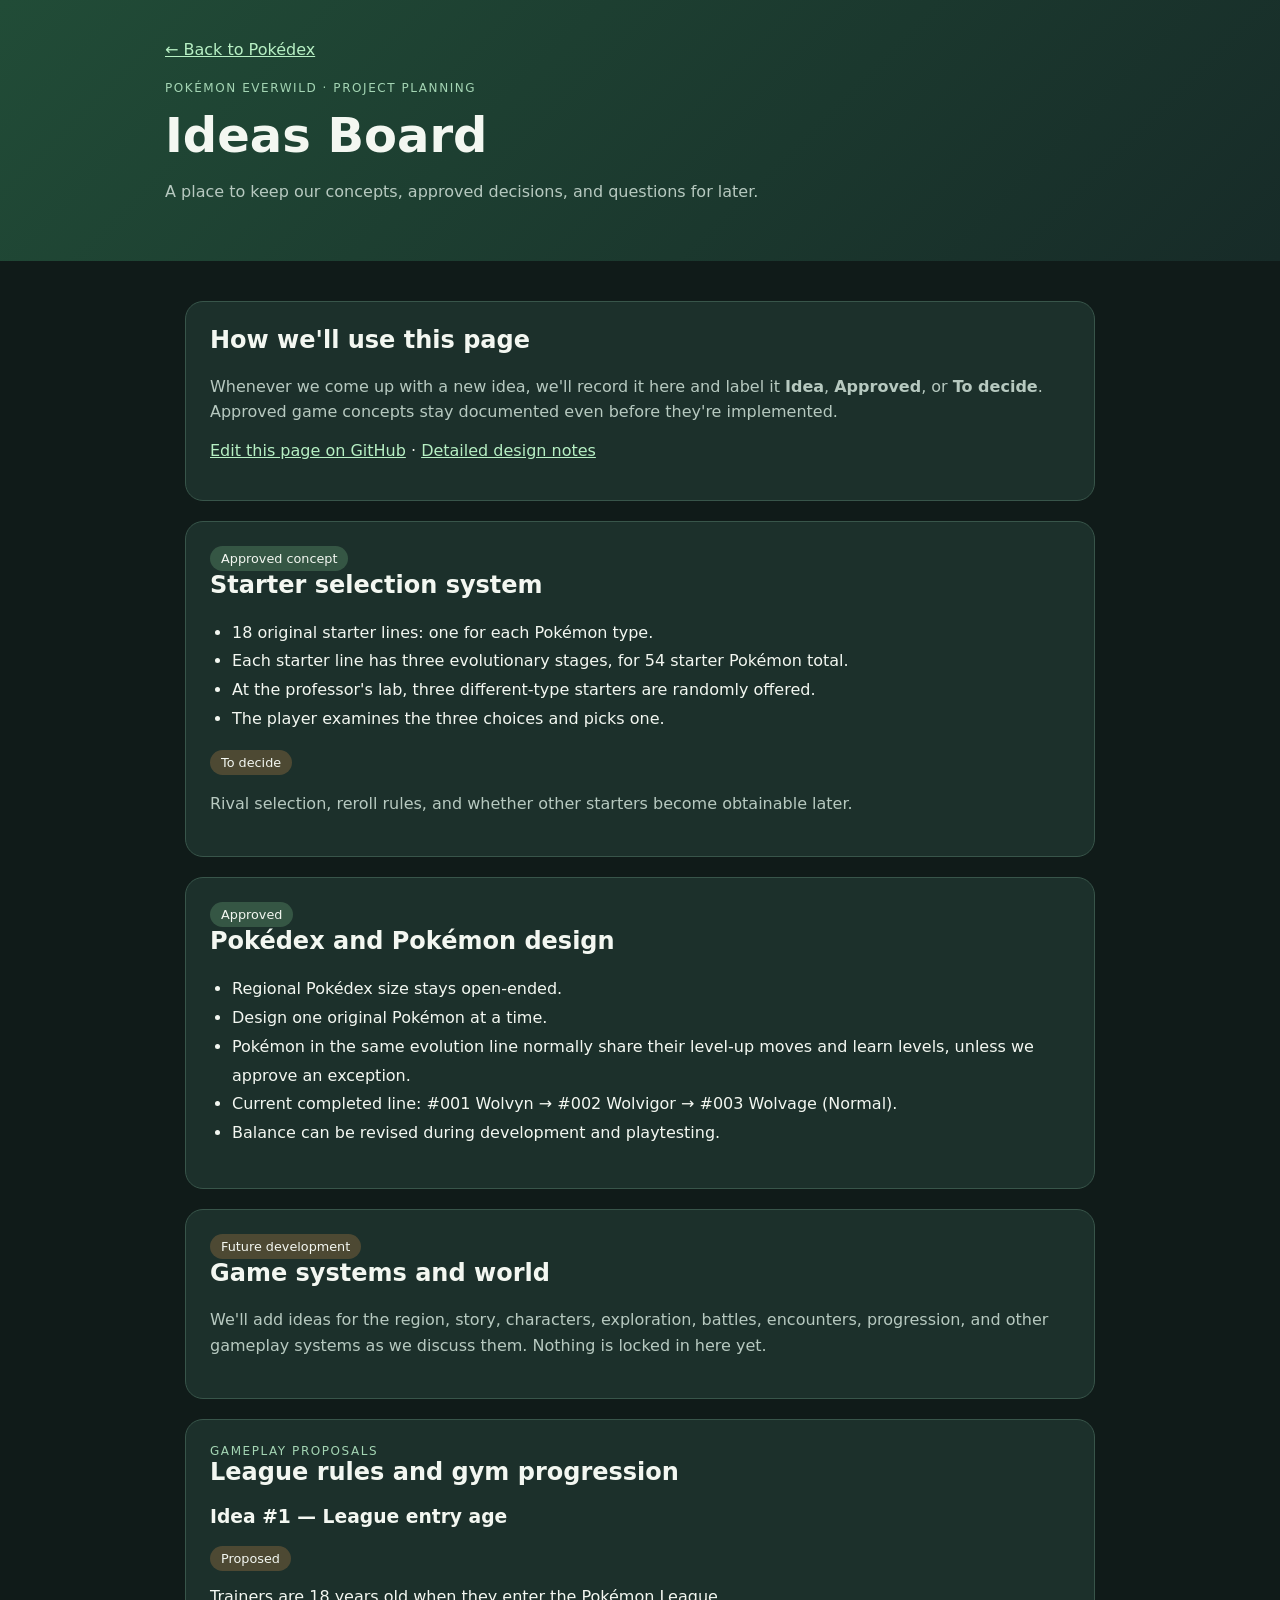
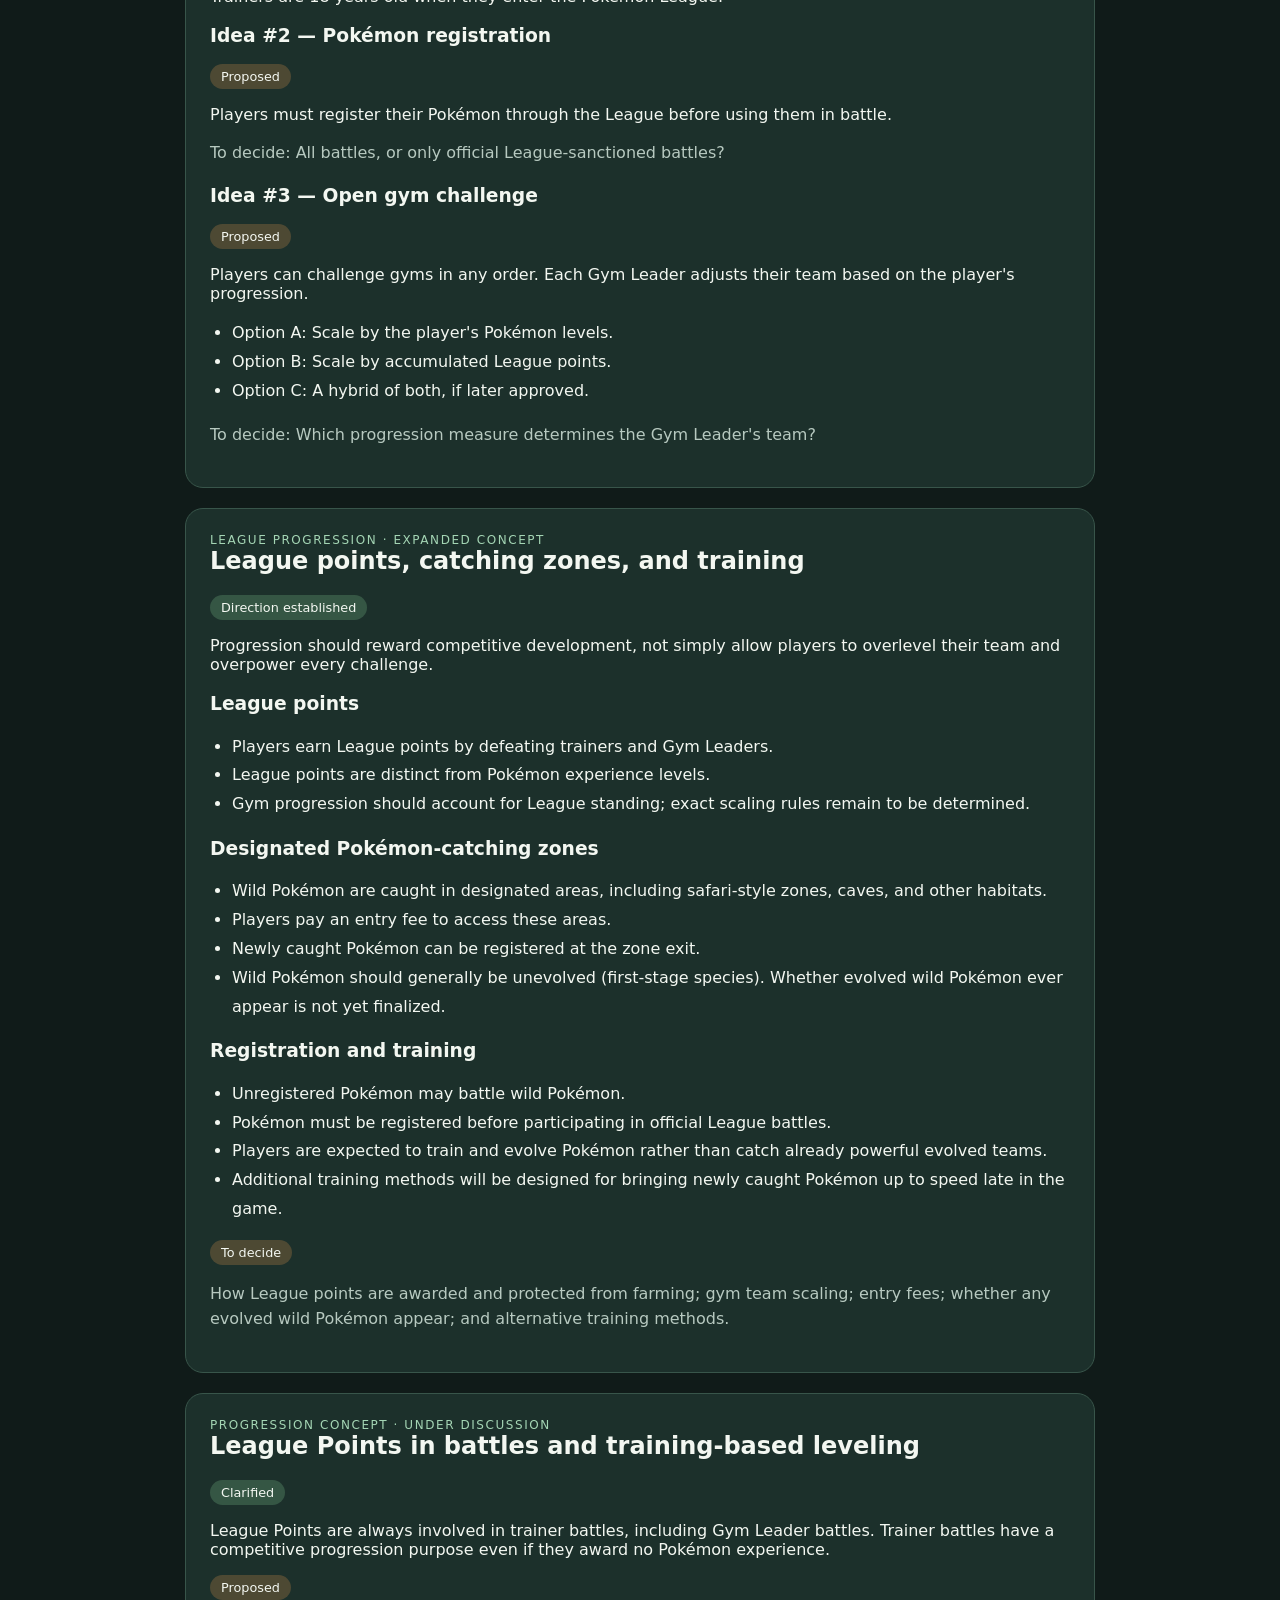
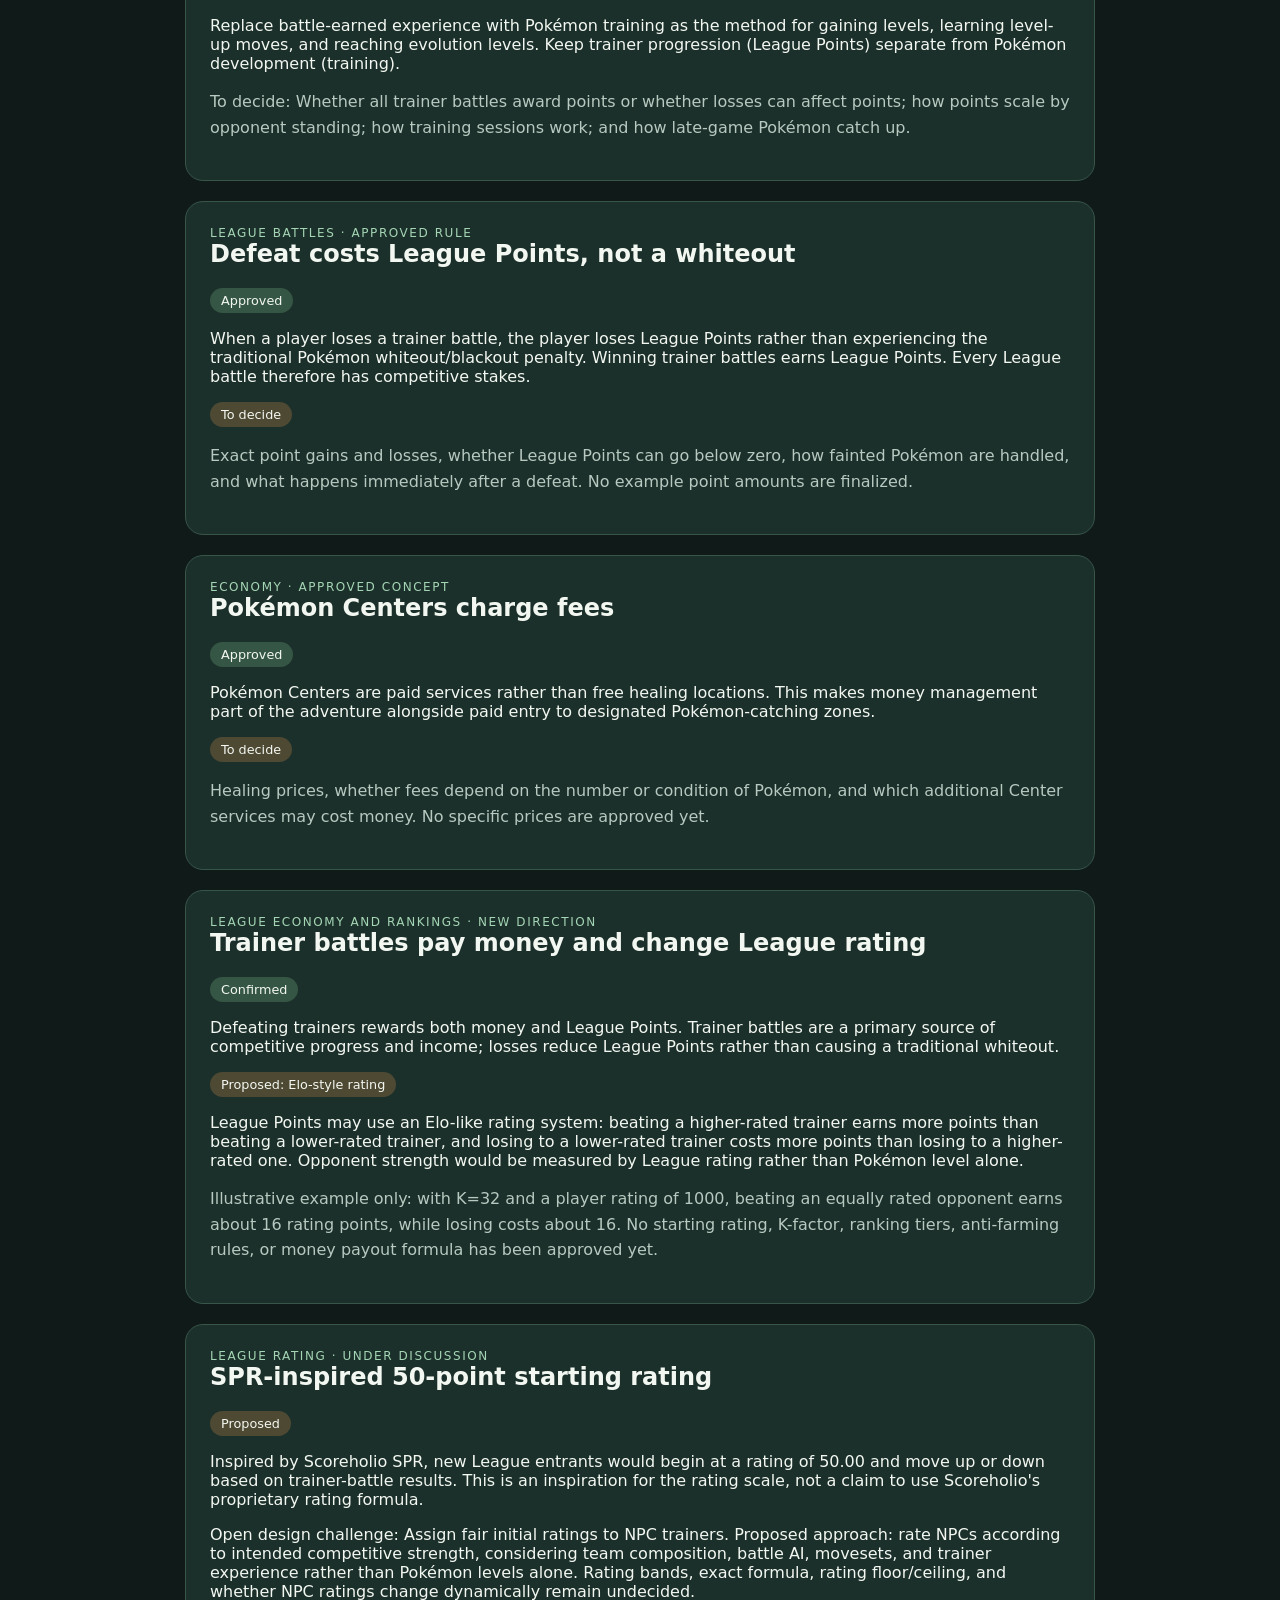
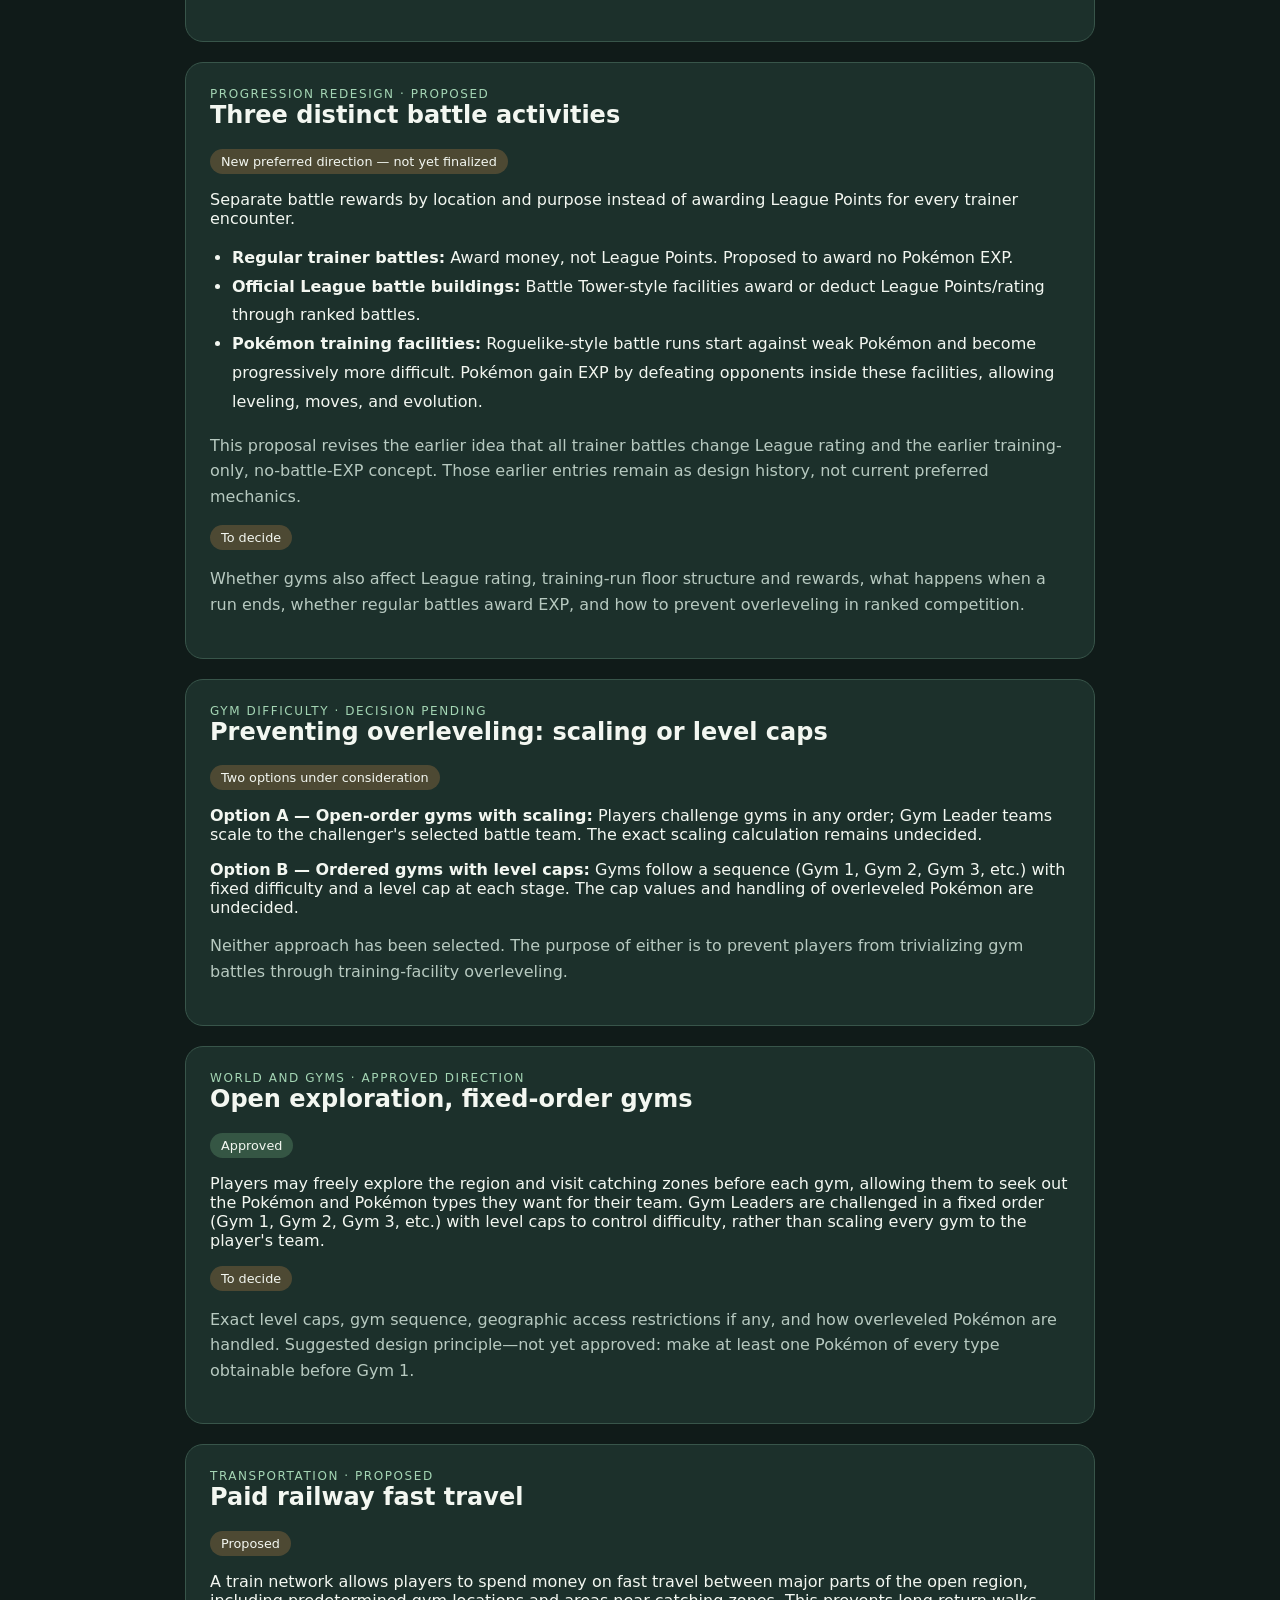
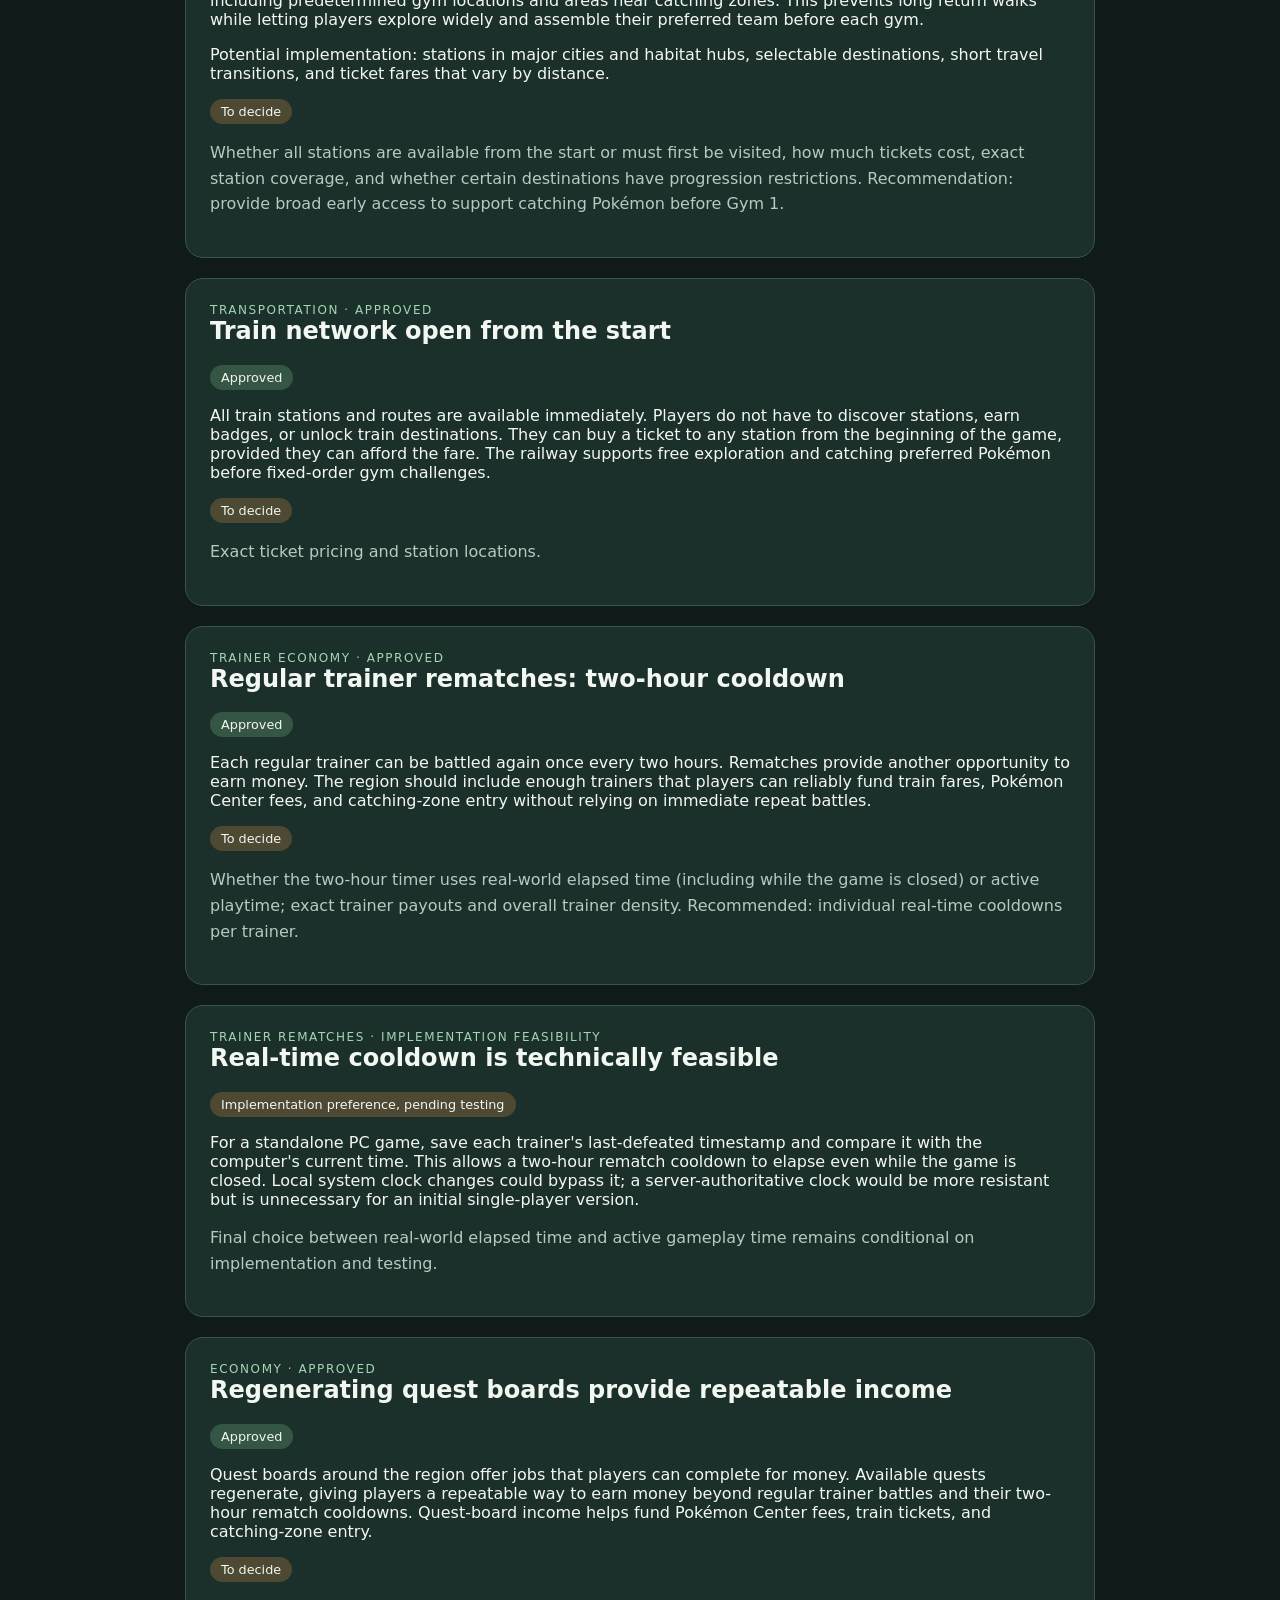
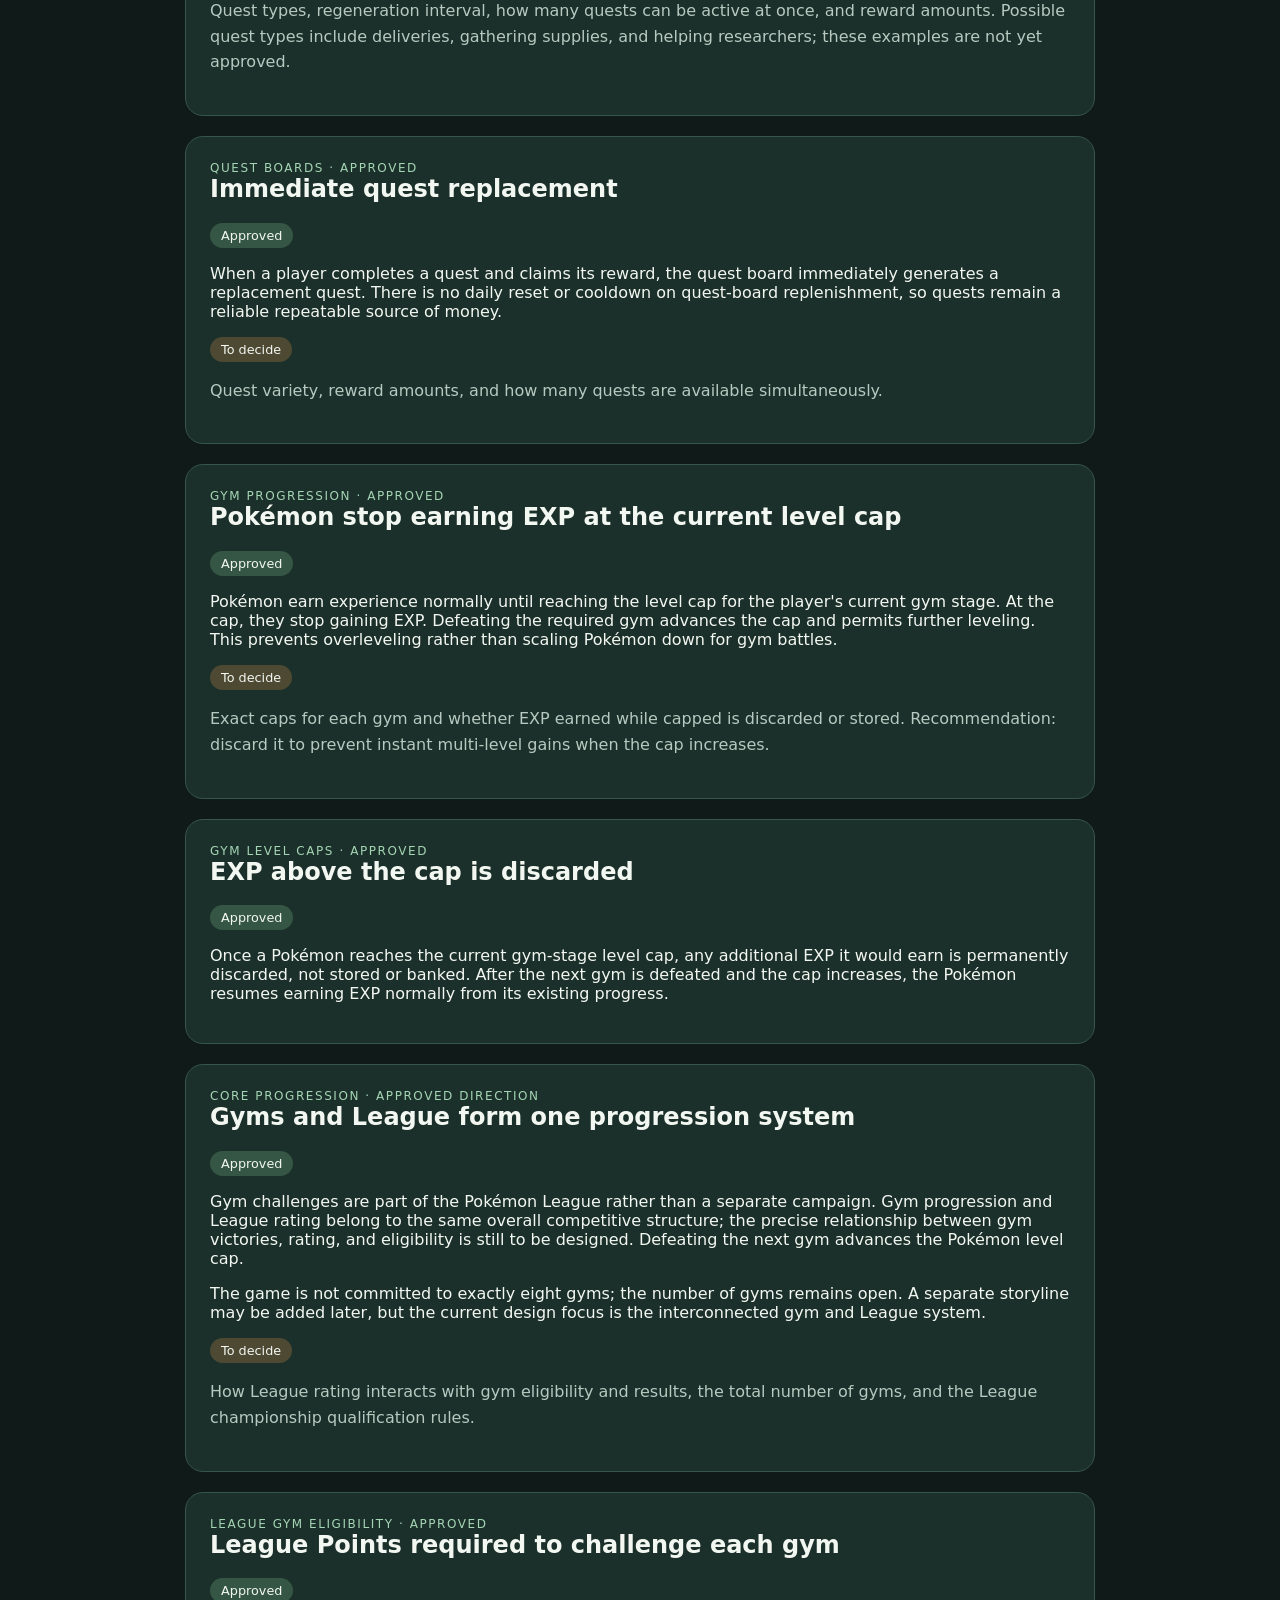
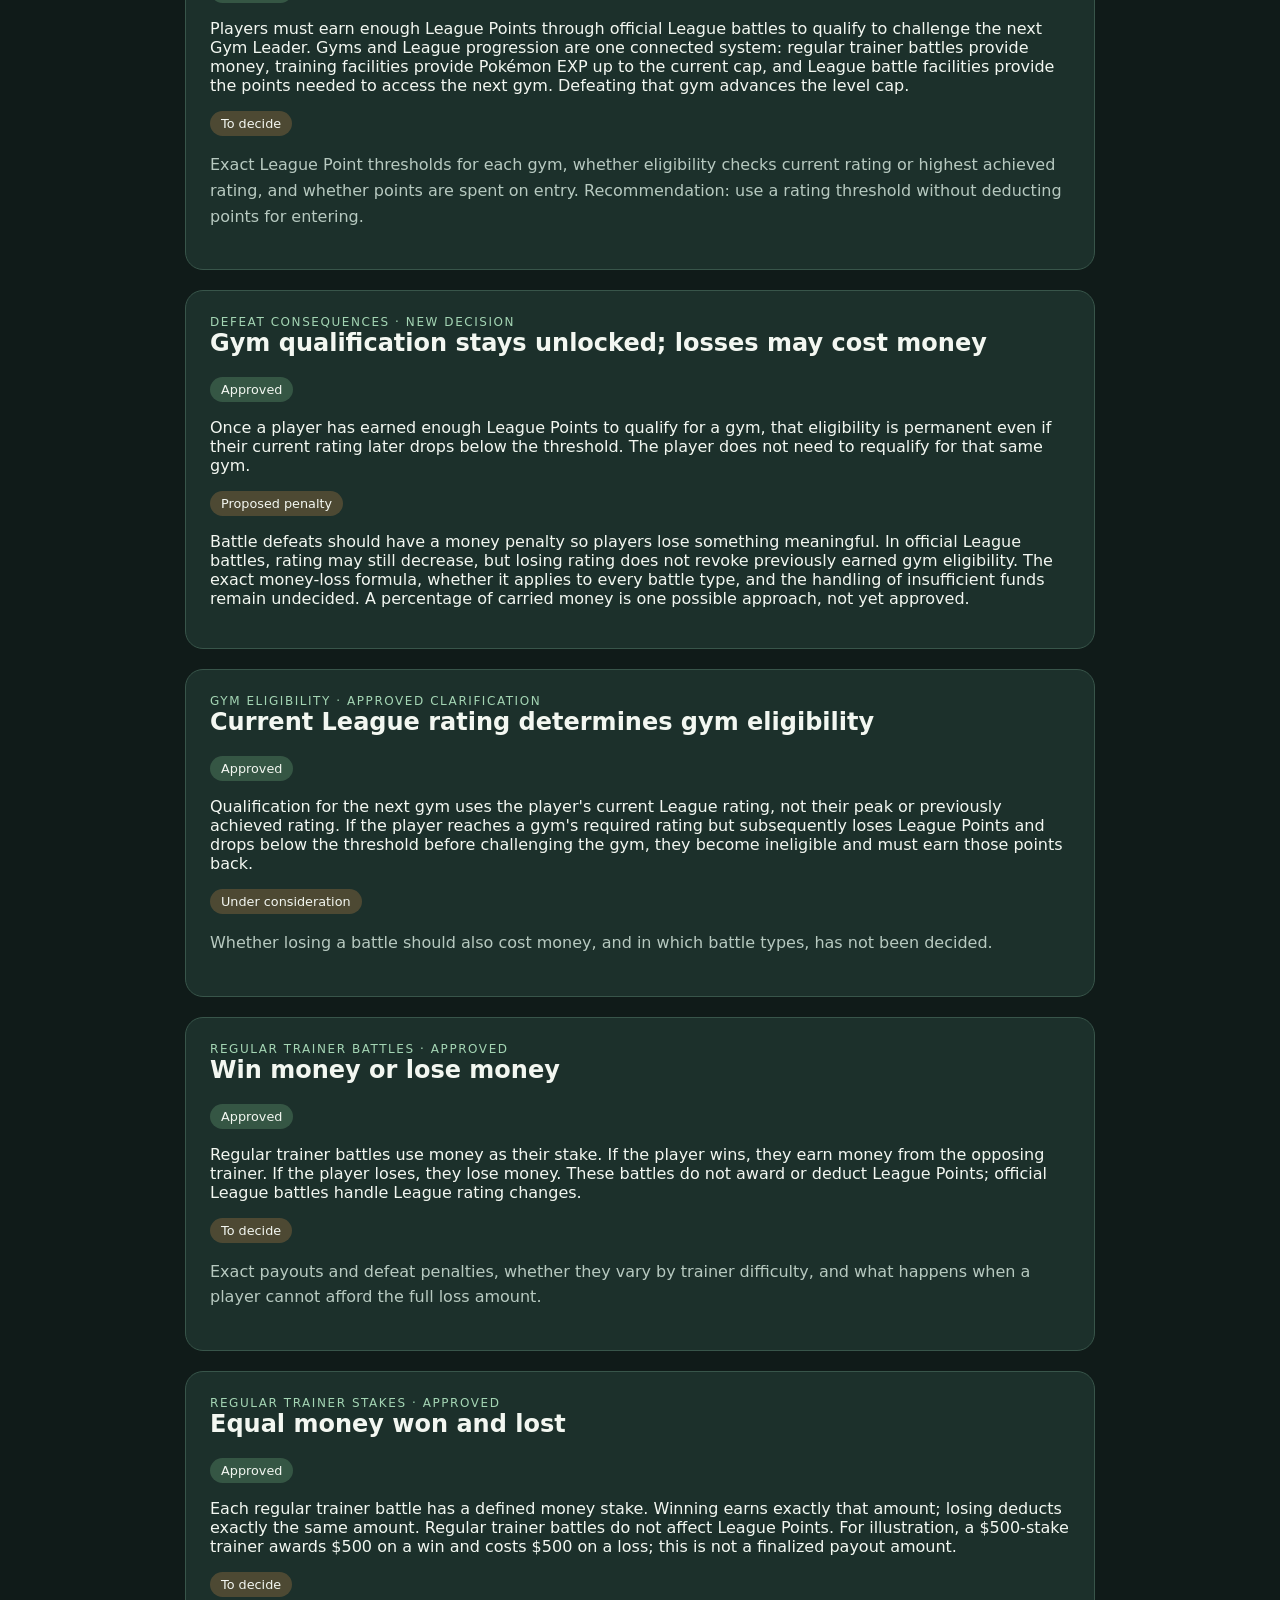
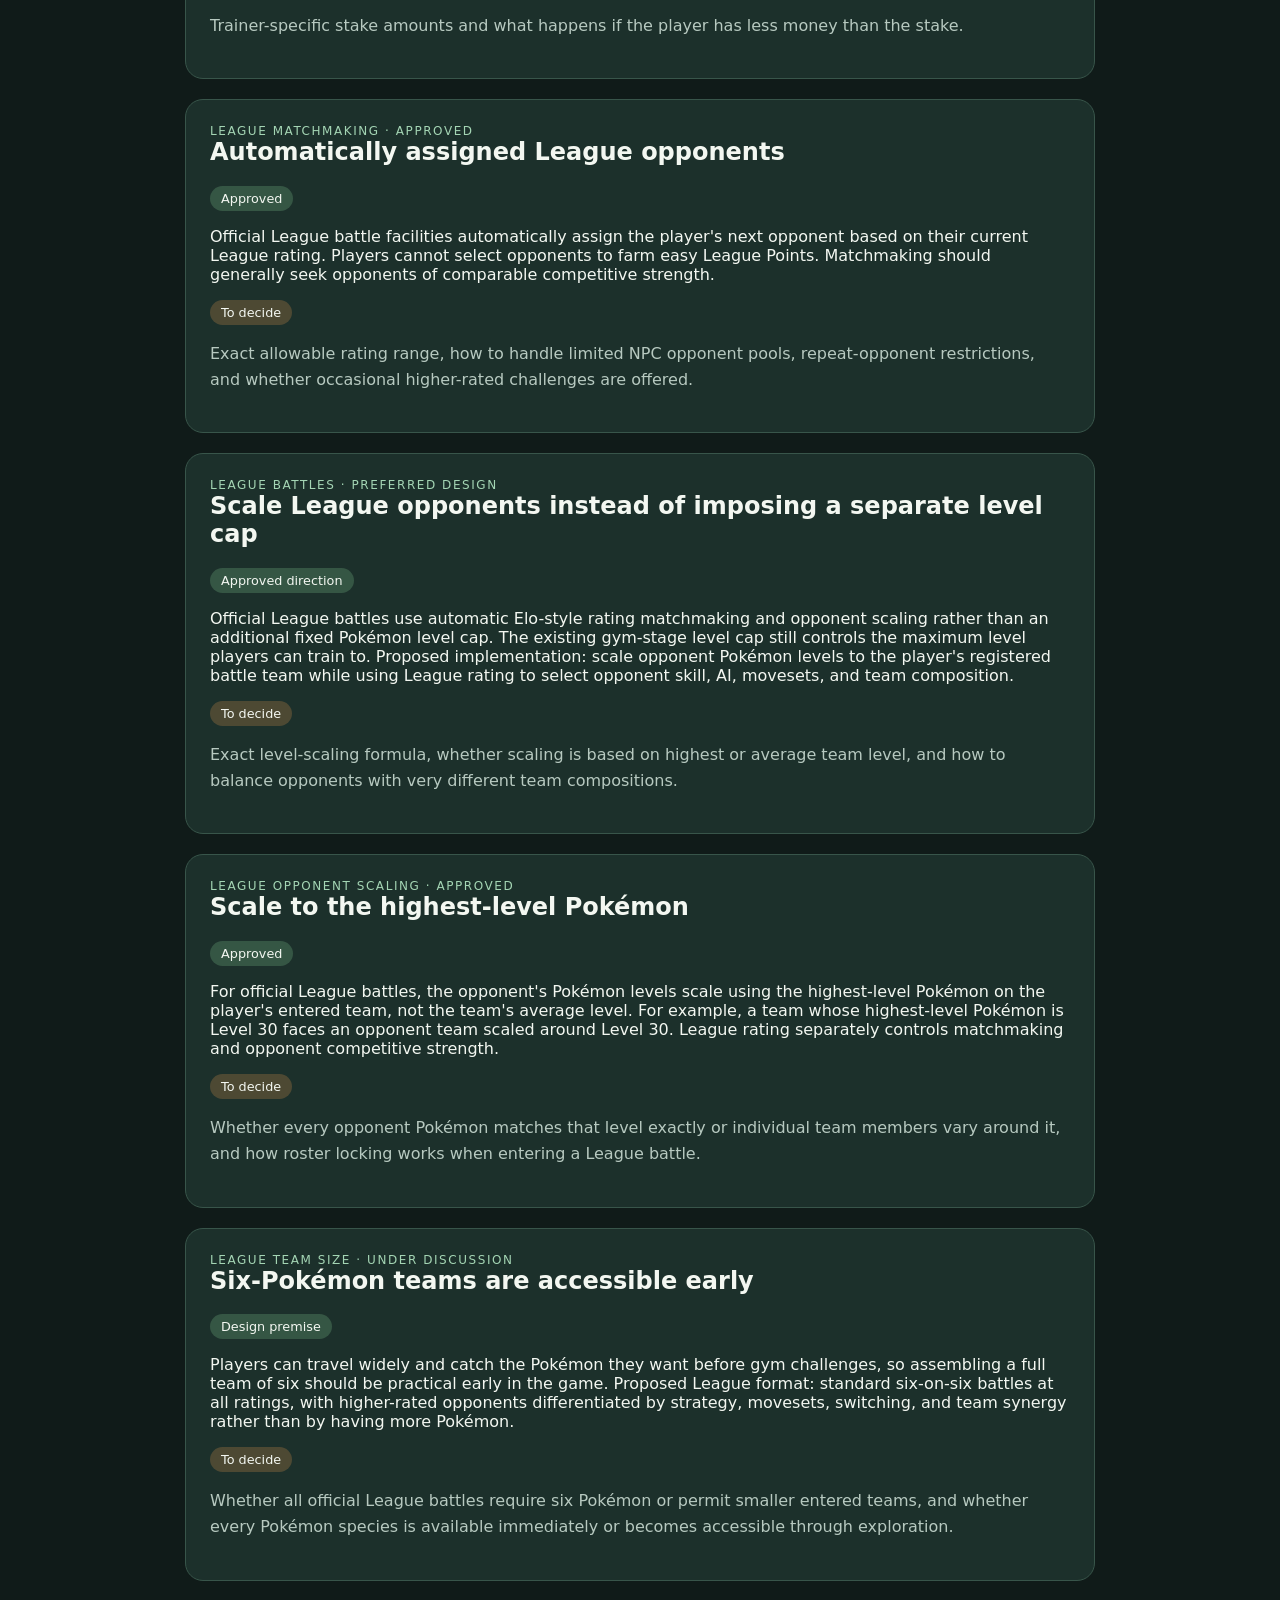
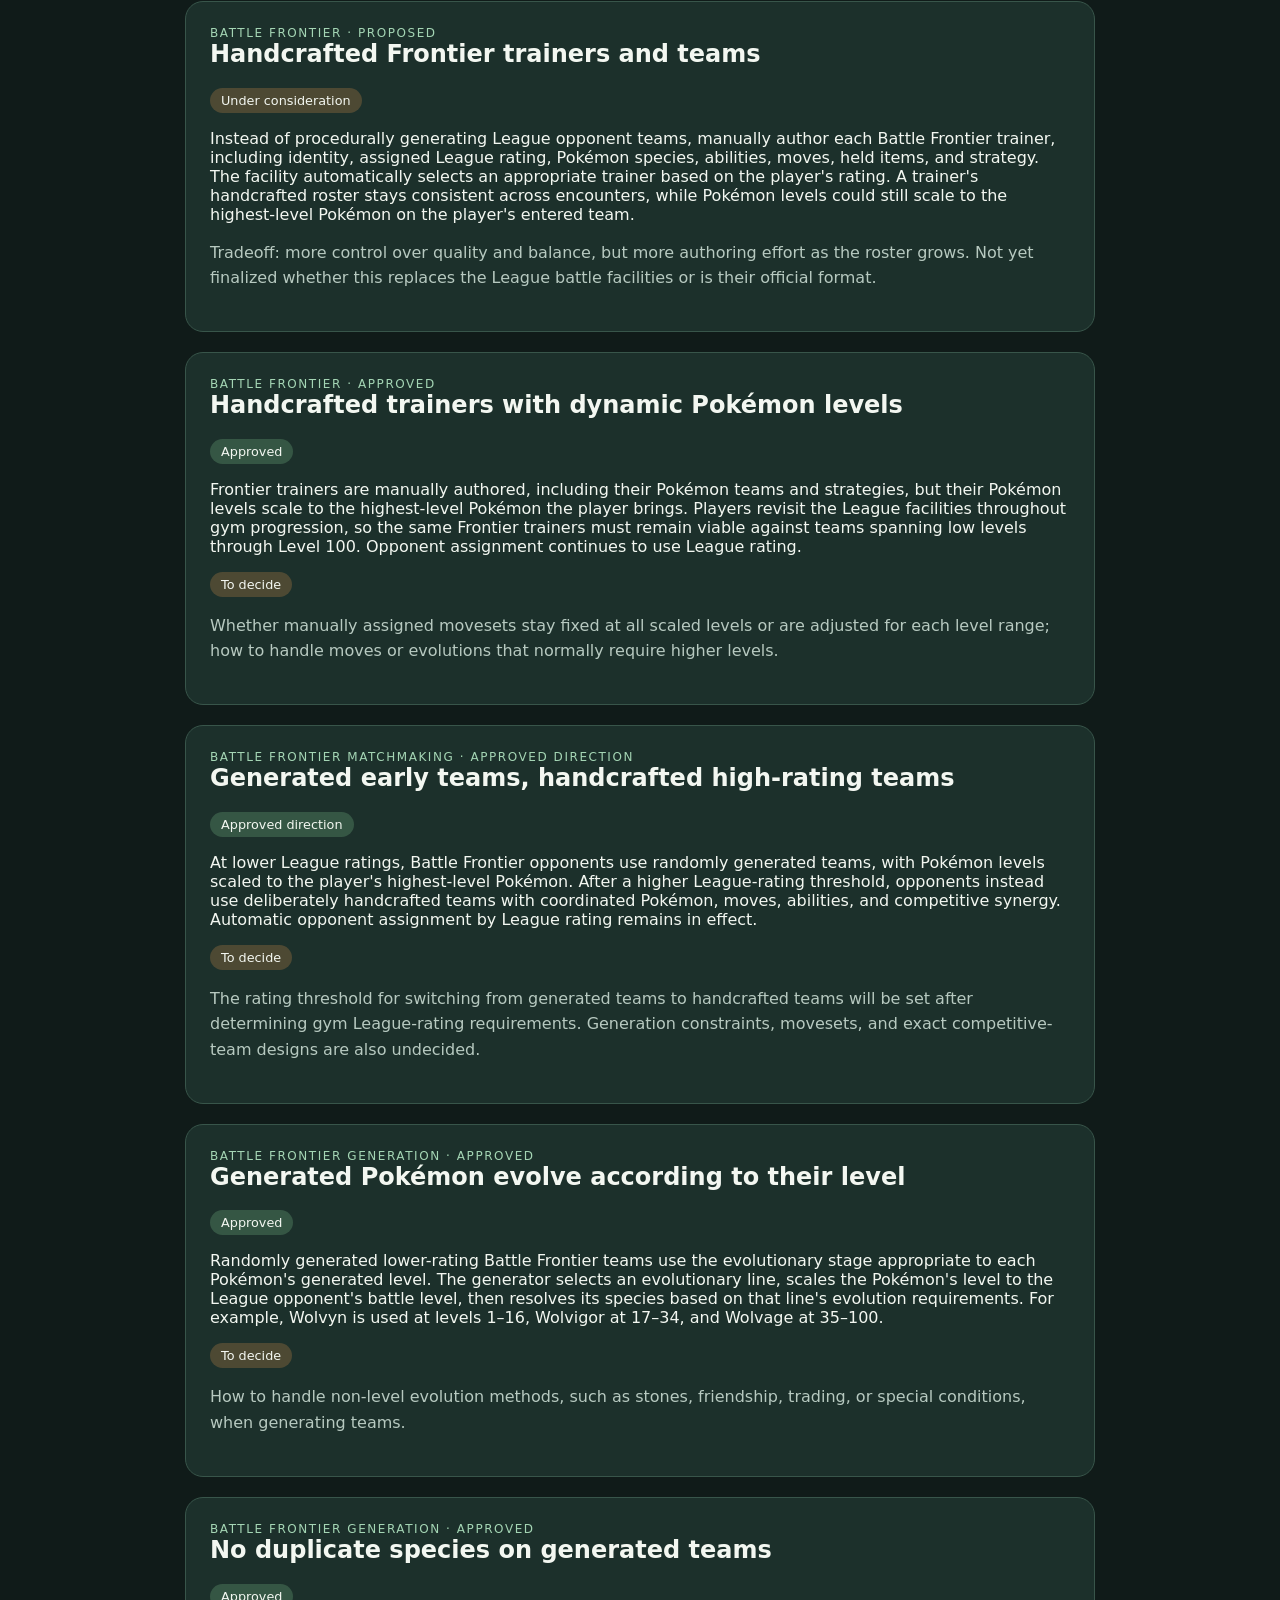
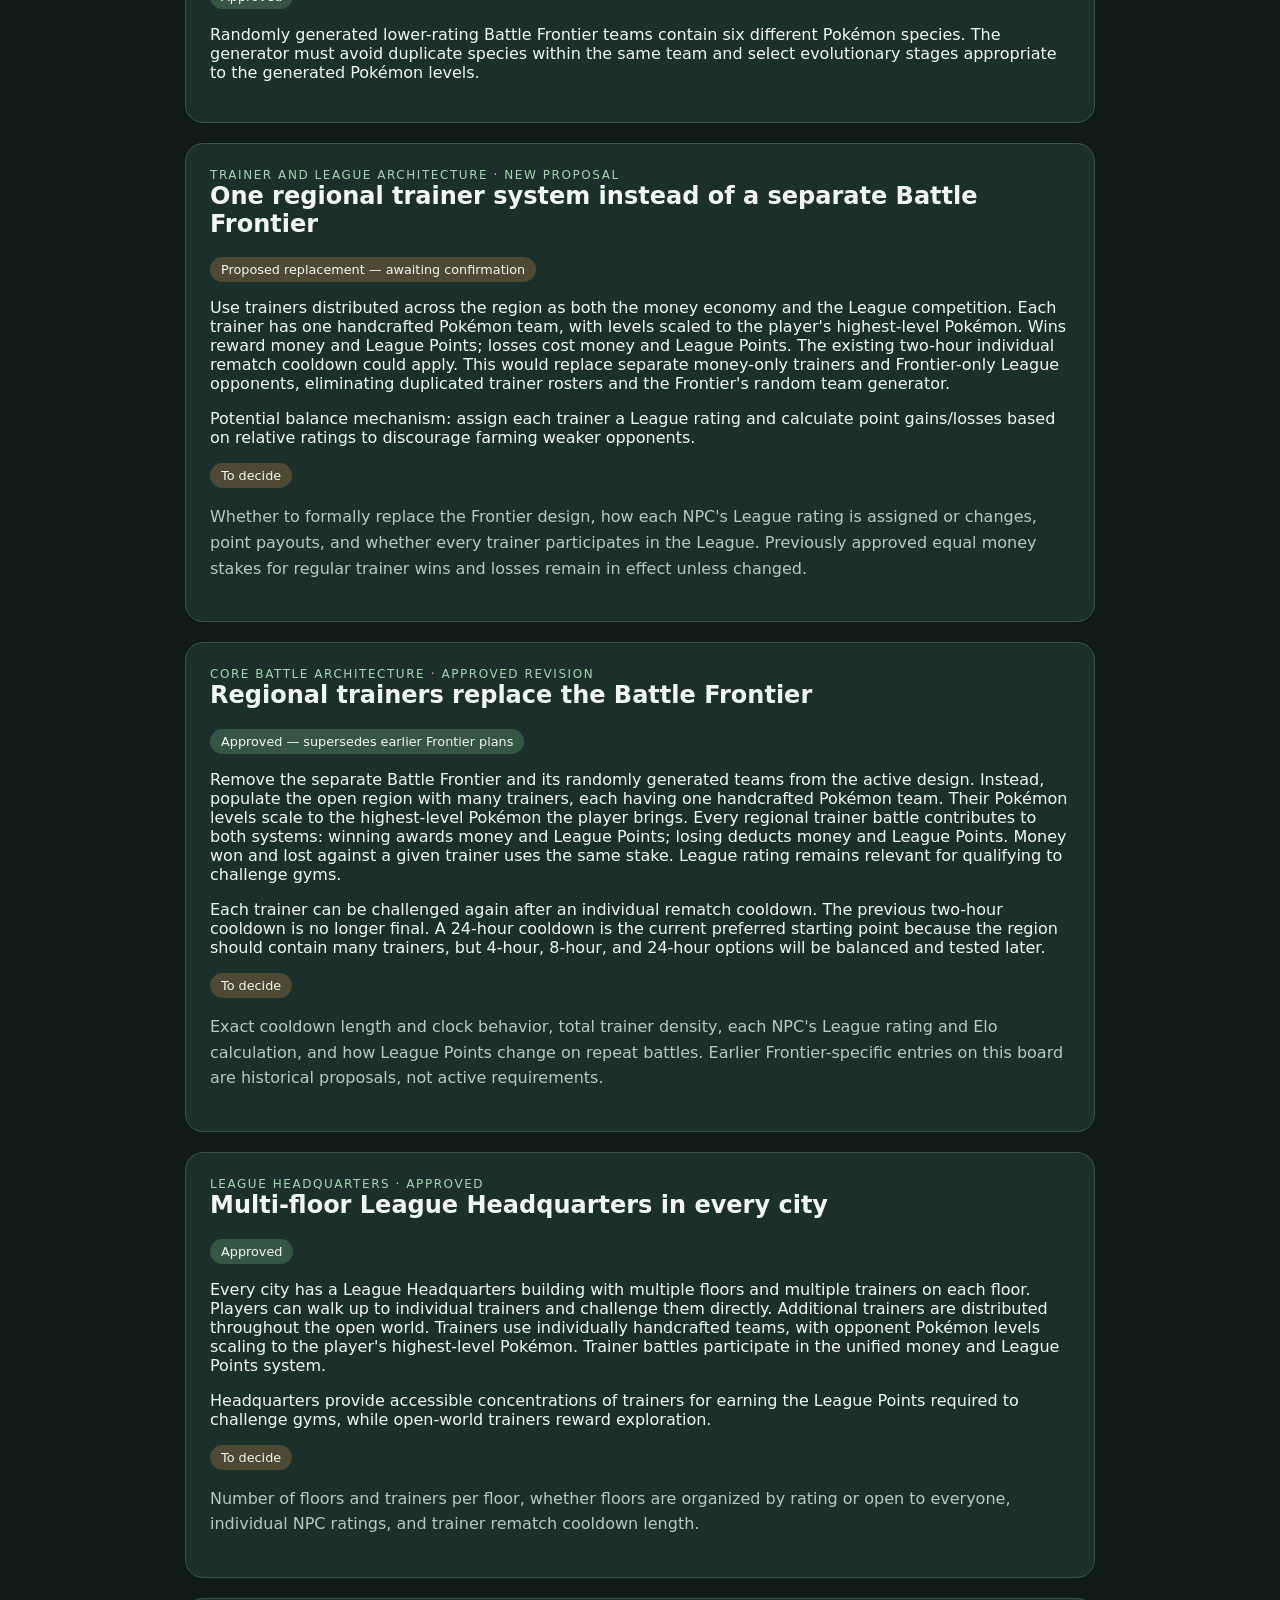
==== ideas.html @ f81cf22e "Disallow catching and Poké Ball use in Training Facilities" ====
<!doctype html>
<html lang="en"><head><meta charset="utf-8"><meta name="viewport" content="width=device-width,initial-scale=1"><title>Ideas Board | Pokémon Everwild</title>
<style>:root{color-scheme:dark}*{box-sizing:border-box}body{margin:0;font:16px system-ui,Arial,sans-serif;background:#101b19;color:#f3f7f1}header{padding:40px 20px;background:linear-gradient(135deg,#214c37,#172b28)}header>div,main{max-width:950px;margin:auto}a{color:#b7f0c4}h1{margin:12px 0;font-size:clamp(2rem,6vw,3rem)}main{padding:20px 20px 60px}.card{background:#1c302b;border:1px solid #38554a;border-radius:18px;padding:24px;margin:20px 0}h2{margin-top:0}.muted{color:#b7c9c0;line-height:1.6}.tag{display:inline-block;background:#355644;border-radius:20px;padding:5px 11px;font-size:.8rem;margin-right:7px}.todo{background:#4d4933}.list{padding-left:22px;line-height:1.8}.eyebrow{text-transform:uppercase;letter-spacing:.13em;font-size:.75rem;color:#a4d5b4}footer{text-align:center;color:#9db5aa;padding:24px}</style></head>
<body><header><div><a href="index.html">← Back to Pokédex</a><div class="eyebrow" style="margin-top:22px">Pokémon Everwild · Project planning</div><h1>Ideas Board</h1><p class="muted">A place to keep our concepts, approved decisions, and questions for later.</p></div></header>
<main>
<section class="card"><h2>How we'll use this page</h2><p class="muted">Whenever we come up with a new idea, we'll record it here and label it <strong>Idea</strong>, <strong>Approved</strong>, or <strong>To decide</strong>. Approved game concepts stay documented even before they're implemented.</p><p><a href="https://github.com/Rzyin1/pokemon-everwild/edit/main/ideas.html">Edit this page on GitHub</a> · <a href="docs/ideas.md">Detailed design notes</a></p></section>
<section class="card"><span class="tag">Approved concept</span><h2>Starter selection system</h2><ul class="list"><li>18 original starter lines: one for each Pokémon type.</li><li>Each starter line has three evolutionary stages, for 54 starter Pokémon total.</li><li>At the professor's lab, three different-type starters are randomly offered.</li><li>The player examines the three choices and picks one.</li></ul><span class="tag todo">To decide</span><p class="muted">Rival selection, reroll rules, and whether other starters become obtainable later.</p></section>
<section class="card"><span class="tag">Approved</span><h2>Pokédex and Pokémon design</h2><ul class="list"><li>Regional Pokédex size stays open-ended.</li><li>Design one original Pokémon at a time.</li><li>Pokémon in the same evolution line normally share their level-up moves and learn levels, unless we approve an exception.</li><li>Current completed line: #001 Wolvyn → #002 Wolvigor → #003 Wolvage (Normal).</li><li>Balance can be revised during development and playtesting.</li></ul></section>
<section class="card"><span class="tag todo">Future development</span><h2>Game systems and world</h2><p class="muted">We'll add ideas for the region, story, characters, exploration, battles, encounters, progression, and other gameplay systems as we discuss them. Nothing is locked in here yet.</p></section>
<section class="card"><div class="eyebrow">Gameplay proposals</div><h2>League rules and gym progression</h2><h3>Idea #1 — League entry age</h3><span class="tag todo">Proposed</span><p>Trainers are 18 years old when they enter the Pokémon League.</p><h3>Idea #2 — Pokémon registration</h3><span class="tag todo">Proposed</span><p>Players must register their Pokémon through the League before using them in battle.</p><p class="muted">To decide: All battles, or only official League-sanctioned battles?</p><h3>Idea #3 — Open gym challenge</h3><span class="tag todo">Proposed</span><p>Players can challenge gyms in any order. Each Gym Leader adjusts their team based on the player's progression.</p><ul class="list"><li>Option A: Scale by the player's Pokémon levels.</li><li>Option B: Scale by accumulated League points.</li><li>Option C: A hybrid of both, if later approved.</li></ul><p class="muted">To decide: Which progression measure determines the Gym Leader's team?</p></section>
<section class="card"><div class="eyebrow">League progression · Expanded concept</div><h2>League points, catching zones, and training</h2><span class="tag">Direction established</span><p>Progression should reward competitive development, not simply allow players to overlevel their team and overpower every challenge.</p><h3>League points</h3><ul class="list"><li>Players earn League points by defeating trainers and Gym Leaders.</li><li>League points are distinct from Pokémon experience levels.</li><li>Gym progression should account for League standing; exact scaling rules remain to be determined.</li></ul><h3>Designated Pokémon-catching zones</h3><ul class="list"><li>Wild Pokémon are caught in designated areas, including safari-style zones, caves, and other habitats.</li><li>Players pay an entry fee to access these areas.</li><li>Newly caught Pokémon can be registered at the zone exit.</li><li>Wild Pokémon should generally be unevolved (first-stage species). Whether evolved wild Pokémon ever appear is not yet finalized.</li></ul><h3>Registration and training</h3><ul class="list"><li>Unregistered Pokémon may battle wild Pokémon.</li><li>Pokémon must be registered before participating in official League battles.</li><li>Players are expected to train and evolve Pokémon rather than catch already powerful evolved teams.</li><li>Additional training methods will be designed for bringing newly caught Pokémon up to speed late in the game.</li></ul><span class="tag todo">To decide</span><p class="muted">How League points are awarded and protected from farming; gym team scaling; entry fees; whether any evolved wild Pokémon appear; and alternative training methods.</p></section>
<section class="card"><div class="eyebrow">Progression concept · Under discussion</div><h2>League Points in battles and training-based leveling</h2><span class="tag">Clarified</span><p>League Points are always involved in trainer battles, including Gym Leader battles. Trainer battles have a competitive progression purpose even if they award no Pokémon experience.</p><span class="tag todo">Proposed</span><p>Replace battle-earned experience with Pokémon training as the method for gaining levels, learning level-up moves, and reaching evolution levels. Keep trainer progression (League Points) separate from Pokémon development (training).</p><p class="muted">To decide: Whether all trainer battles award points or whether losses can affect points; how points scale by opponent standing; how training sessions work; and how late-game Pokémon catch up.</p></section>
<section class="card"><div class="eyebrow">League battles · Approved rule</div><h2>Defeat costs League Points, not a whiteout</h2><span class="tag">Approved</span><p>When a player loses a trainer battle, the player loses League Points rather than experiencing the traditional Pokémon whiteout/blackout penalty. Winning trainer battles earns League Points. Every League battle therefore has competitive stakes.</p><span class="tag todo">To decide</span><p class="muted">Exact point gains and losses, whether League Points can go below zero, how fainted Pokémon are handled, and what happens immediately after a defeat. No example point amounts are finalized.</p></section>
<section class="card"><div class="eyebrow">Economy · Approved concept</div><h2>Pokémon Centers charge fees</h2><span class="tag">Approved</span><p>Pokémon Centers are paid services rather than free healing locations. This makes money management part of the adventure alongside paid entry to designated Pokémon-catching zones.</p><span class="tag todo">To decide</span><p class="muted">Healing prices, whether fees depend on the number or condition of Pokémon, and which additional Center services may cost money. No specific prices are approved yet.</p></section>
<section class="card"><div class="eyebrow">League economy and rankings · New direction</div><h2>Trainer battles pay money and change League rating</h2><span class="tag">Confirmed</span><p>Defeating trainers rewards both money and League Points. Trainer battles are a primary source of competitive progress and income; losses reduce League Points rather than causing a traditional whiteout.</p><span class="tag todo">Proposed: Elo-style rating</span><p>League Points may use an Elo-like rating system: beating a higher-rated trainer earns more points than beating a lower-rated trainer, and losing to a lower-rated trainer costs more points than losing to a higher-rated one. Opponent strength would be measured by League rating rather than Pokémon level alone.</p><p class="muted">Illustrative example only: with K=32 and a player rating of 1000, beating an equally rated opponent earns about 16 rating points, while losing costs about 16. No starting rating, K-factor, ranking tiers, anti-farming rules, or money payout formula has been approved yet.</p></section>
<section class="card"><div class="eyebrow">League rating · Under discussion</div><h2>SPR-inspired 50-point starting rating</h2><span class="tag todo">Proposed</span><p>Inspired by Scoreholio SPR, new League entrants would begin at a rating of 50.00 and move up or down based on trainer-battle results. This is an inspiration for the rating scale, not a claim to use Scoreholio's proprietary rating formula.</p><p>Open design challenge: Assign fair initial ratings to NPC trainers. Proposed approach: rate NPCs according to intended competitive strength, considering team composition, battle AI, movesets, and trainer experience rather than Pokémon levels alone. Rating bands, exact formula, rating floor/ceiling, and whether NPC ratings change dynamically remain undecided.</p></section>
<section class="card"><div class="eyebrow">Progression redesign · Proposed</div><h2>Three distinct battle activities</h2><span class="tag todo">New preferred direction — not yet finalized</span><p>Separate battle rewards by location and purpose instead of awarding League Points for every trainer encounter.</p><ul class="list"><li><strong>Regular trainer battles:</strong> Award money, not League Points. Proposed to award no Pokémon EXP.</li><li><strong>Official League battle buildings:</strong> Battle Tower-style facilities award or deduct League Points/rating through ranked battles.</li><li><strong>Pokémon training facilities:</strong> Roguelike-style battle runs start against weak Pokémon and become progressively more difficult. Pokémon gain EXP by defeating opponents inside these facilities, allowing leveling, moves, and evolution.</li></ul><p class="muted">This proposal revises the earlier idea that all trainer battles change League rating and the earlier training-only, no-battle-EXP concept. Those earlier entries remain as design history, not current preferred mechanics.</p><span class="tag todo">To decide</span><p class="muted">Whether gyms also affect League rating, training-run floor structure and rewards, what happens when a run ends, whether regular battles award EXP, and how to prevent overleveling in ranked competition.</p></section>
<section class="card"><div class="eyebrow">Gym difficulty · Decision pending</div><h2>Preventing overleveling: scaling or level caps</h2><span class="tag todo">Two options under consideration</span><p><strong>Option A — Open-order gyms with scaling:</strong> Players challenge gyms in any order; Gym Leader teams scale to the challenger's selected battle team. The exact scaling calculation remains undecided.</p><p><strong>Option B — Ordered gyms with level caps:</strong> Gyms follow a sequence (Gym 1, Gym 2, Gym 3, etc.) with fixed difficulty and a level cap at each stage. The cap values and handling of overleveled Pokémon are undecided.</p><p class="muted">Neither approach has been selected. The purpose of either is to prevent players from trivializing gym battles through training-facility overleveling.</p></section>
<section class="card"><div class="eyebrow">World and gyms · Approved direction</div><h2>Open exploration, fixed-order gyms</h2><span class="tag">Approved</span><p>Players may freely explore the region and visit catching zones before each gym, allowing them to seek out the Pokémon and Pokémon types they want for their team. Gym Leaders are challenged in a fixed order (Gym 1, Gym 2, Gym 3, etc.) with level caps to control difficulty, rather than scaling every gym to the player's team.</p><span class="tag todo">To decide</span><p class="muted">Exact level caps, gym sequence, geographic access restrictions if any, and how overleveled Pokémon are handled. Suggested design principle—not yet approved: make at least one Pokémon of every type obtainable before Gym 1.</p></section>
<section class="card"><div class="eyebrow">Transportation · Proposed</div><h2>Paid railway fast travel</h2><span class="tag todo">Proposed</span><p>A train network allows players to spend money on fast travel between major parts of the open region, including predetermined gym locations and areas near catching zones. This prevents long return walks while letting players explore widely and assemble their preferred team before each gym.</p><p>Potential implementation: stations in major cities and habitat hubs, selectable destinations, short travel transitions, and ticket fares that vary by distance.</p><span class="tag todo">To decide</span><p class="muted">Whether all stations are available from the start or must first be visited, how much tickets cost, exact station coverage, and whether certain destinations have progression restrictions. Recommendation: provide broad early access to support catching Pokémon before Gym 1.</p></section>
<section class="card"><div class="eyebrow">Transportation · Approved</div><h2>Train network open from the start</h2><span class="tag">Approved</span><p>All train stations and routes are available immediately. Players do not have to discover stations, earn badges, or unlock train destinations. They can buy a ticket to any station from the beginning of the game, provided they can afford the fare. The railway supports free exploration and catching preferred Pokémon before fixed-order gym challenges.</p><span class="tag todo">To decide</span><p class="muted">Exact ticket pricing and station locations.</p></section>
<section class="card"><div class="eyebrow">Trainer economy · Approved</div><h2>Regular trainer rematches: two-hour cooldown</h2><span class="tag">Approved</span><p>Each regular trainer can be battled again once every two hours. Rematches provide another opportunity to earn money. The region should include enough trainers that players can reliably fund train fares, Pokémon Center fees, and catching-zone entry without relying on immediate repeat battles.</p><span class="tag todo">To decide</span><p class="muted">Whether the two-hour timer uses real-world elapsed time (including while the game is closed) or active playtime; exact trainer payouts and overall trainer density. Recommended: individual real-time cooldowns per trainer.</p></section>
<section class="card"><div class="eyebrow">Trainer rematches · Implementation feasibility</div><h2>Real-time cooldown is technically feasible</h2><span class="tag todo">Implementation preference, pending testing</span><p>For a standalone PC game, save each trainer's last-defeated timestamp and compare it with the computer's current time. This allows a two-hour rematch cooldown to elapse even while the game is closed. Local system clock changes could bypass it; a server-authoritative clock would be more resistant but is unnecessary for an initial single-player version.</p><p class="muted">Final choice between real-world elapsed time and active gameplay time remains conditional on implementation and testing.</p></section>
<section class="card"><div class="eyebrow">Economy · Approved</div><h2>Regenerating quest boards provide repeatable income</h2><span class="tag">Approved</span><p>Quest boards around the region offer jobs that players can complete for money. Available quests regenerate, giving players a repeatable way to earn money beyond regular trainer battles and their two-hour rematch cooldowns. Quest-board income helps fund Pokémon Center fees, train tickets, and catching-zone entry.</p><span class="tag todo">To decide</span><p class="muted">Quest types, regeneration interval, how many quests can be active at once, and reward amounts. Possible quest types include deliveries, gathering supplies, and helping researchers; these examples are not yet approved.</p></section>
<section class="card"><div class="eyebrow">Quest boards · Approved</div><h2>Immediate quest replacement</h2><span class="tag">Approved</span><p>When a player completes a quest and claims its reward, the quest board immediately generates a replacement quest. There is no daily reset or cooldown on quest-board replenishment, so quests remain a reliable repeatable source of money.</p><span class="tag todo">To decide</span><p class="muted">Quest variety, reward amounts, and how many quests are available simultaneously.</p></section>
<section class="card"><div class="eyebrow">Gym progression · Approved</div><h2>Pokémon stop earning EXP at the current level cap</h2><span class="tag">Approved</span><p>Pokémon earn experience normally until reaching the level cap for the player's current gym stage. At the cap, they stop gaining EXP. Defeating the required gym advances the cap and permits further leveling. This prevents overleveling rather than scaling Pokémon down for gym battles.</p><span class="tag todo">To decide</span><p class="muted">Exact caps for each gym and whether EXP earned while capped is discarded or stored. Recommendation: discard it to prevent instant multi-level gains when the cap increases.</p></section>
<section class="card"><div class="eyebrow">Gym level caps · Approved</div><h2>EXP above the cap is discarded</h2><span class="tag">Approved</span><p>Once a Pokémon reaches the current gym-stage level cap, any additional EXP it would earn is permanently discarded, not stored or banked. After the next gym is defeated and the cap increases, the Pokémon resumes earning EXP normally from its existing progress.</p></section>
<section class="card"><div class="eyebrow">Core progression · Approved direction</div><h2>Gyms and League form one progression system</h2><span class="tag">Approved</span><p>Gym challenges are part of the Pokémon League rather than a separate campaign. Gym progression and League rating belong to the same overall competitive structure; the precise relationship between gym victories, rating, and eligibility is still to be designed. Defeating the next gym advances the Pokémon level cap.</p><p>The game is not committed to exactly eight gyms; the number of gyms remains open. A separate storyline may be added later, but the current design focus is the interconnected gym and League system.</p><span class="tag todo">To decide</span><p class="muted">How League rating interacts with gym eligibility and results, the total number of gyms, and the League championship qualification rules.</p></section>
<section class="card"><div class="eyebrow">League gym eligibility · Approved</div><h2>League Points required to challenge each gym</h2><span class="tag">Approved</span><p>Players must earn enough League Points through official League battles to qualify to challenge the next Gym Leader. Gyms and League progression are one connected system: regular trainer battles provide money, training facilities provide Pokémon EXP up to the current cap, and League battle facilities provide the points needed to access the next gym. Defeating that gym advances the level cap.</p><span class="tag todo">To decide</span><p class="muted">Exact League Point thresholds for each gym, whether eligibility checks current rating or highest achieved rating, and whether points are spent on entry. Recommendation: use a rating threshold without deducting points for entering.</p></section>
<section class="card"><div class="eyebrow">Defeat consequences · New decision</div><h2>Gym qualification stays unlocked; losses may cost money</h2><span class="tag">Approved</span><p>Once a player has earned enough League Points to qualify for a gym, that eligibility is permanent even if their current rating later drops below the threshold. The player does not need to requalify for that same gym.</p><span class="tag todo">Proposed penalty</span><p>Battle defeats should have a money penalty so players lose something meaningful. In official League battles, rating may still decrease, but losing rating does not revoke previously earned gym eligibility. The exact money-loss formula, whether it applies to every battle type, and the handling of insufficient funds remain undecided. A percentage of carried money is one possible approach, not yet approved.</p></section>
<section class="card"><div class="eyebrow">Gym eligibility · Approved clarification</div><h2>Current League rating determines gym eligibility</h2><span class="tag">Approved</span><p>Qualification for the next gym uses the player's current League rating, not their peak or previously achieved rating. If the player reaches a gym's required rating but subsequently loses League Points and drops below the threshold before challenging the gym, they become ineligible and must earn those points back.</p><span class="tag todo">Under consideration</span><p class="muted">Whether losing a battle should also cost money, and in which battle types, has not been decided.</p></section>
<section class="card"><div class="eyebrow">Regular trainer battles · Approved</div><h2>Win money or lose money</h2><span class="tag">Approved</span><p>Regular trainer battles use money as their stake. If the player wins, they earn money from the opposing trainer. If the player loses, they lose money. These battles do not award or deduct League Points; official League battles handle League rating changes.</p><span class="tag todo">To decide</span><p class="muted">Exact payouts and defeat penalties, whether they vary by trainer difficulty, and what happens when a player cannot afford the full loss amount.</p></section>
<section class="card"><div class="eyebrow">Regular trainer stakes · Approved</div><h2>Equal money won and lost</h2><span class="tag">Approved</span><p>Each regular trainer battle has a defined money stake. Winning earns exactly that amount; losing deducts exactly the same amount. Regular trainer battles do not affect League Points. For illustration, a $500-stake trainer awards $500 on a win and costs $500 on a loss; this is not a finalized payout amount.</p><span class="tag todo">To decide</span><p class="muted">Trainer-specific stake amounts and what happens if the player has less money than the stake.</p></section>
<section class="card"><div class="eyebrow">League matchmaking · Approved</div><h2>Automatically assigned League opponents</h2><span class="tag">Approved</span><p>Official League battle facilities automatically assign the player's next opponent based on their current League rating. Players cannot select opponents to farm easy League Points. Matchmaking should generally seek opponents of comparable competitive strength.</p><span class="tag todo">To decide</span><p class="muted">Exact allowable rating range, how to handle limited NPC opponent pools, repeat-opponent restrictions, and whether occasional higher-rated challenges are offered.</p></section>
<section class="card"><div class="eyebrow">League battles · Preferred design</div><h2>Scale League opponents instead of imposing a separate level cap</h2><span class="tag">Approved direction</span><p>Official League battles use automatic Elo-style rating matchmaking and opponent scaling rather than an additional fixed Pokémon level cap. The existing gym-stage level cap still controls the maximum level players can train to. Proposed implementation: scale opponent Pokémon levels to the player's registered battle team while using League rating to select opponent skill, AI, movesets, and team composition.</p><span class="tag todo">To decide</span><p class="muted">Exact level-scaling formula, whether scaling is based on highest or average team level, and how to balance opponents with very different team compositions.</p></section>
<section class="card"><div class="eyebrow">League opponent scaling · Approved</div><h2>Scale to the highest-level Pokémon</h2><span class="tag">Approved</span><p>For official League battles, the opponent's Pokémon levels scale using the highest-level Pokémon on the player's entered team, not the team's average level. For example, a team whose highest-level Pokémon is Level 30 faces an opponent team scaled around Level 30. League rating separately controls matchmaking and opponent competitive strength.</p><span class="tag todo">To decide</span><p class="muted">Whether every opponent Pokémon matches that level exactly or individual team members vary around it, and how roster locking works when entering a League battle.</p></section>
<section class="card"><div class="eyebrow">League team size · Under discussion</div><h2>Six-Pokémon teams are accessible early</h2><span class="tag">Design premise</span><p>Players can travel widely and catch the Pokémon they want before gym challenges, so assembling a full team of six should be practical early in the game. Proposed League format: standard six-on-six battles at all ratings, with higher-rated opponents differentiated by strategy, movesets, switching, and team synergy rather than by having more Pokémon.</p><span class="tag todo">To decide</span><p class="muted">Whether all official League battles require six Pokémon or permit smaller entered teams, and whether every Pokémon species is available immediately or becomes accessible through exploration.</p></section>
<section class="card"><div class="eyebrow">Battle Frontier · Proposed</div><h2>Handcrafted Frontier trainers and teams</h2><span class="tag todo">Under consideration</span><p>Instead of procedurally generating League opponent teams, manually author each Battle Frontier trainer, including identity, assigned League rating, Pokémon species, abilities, moves, held items, and strategy. The facility automatically selects an appropriate trainer based on the player's rating. A trainer's handcrafted roster stays consistent across encounters, while Pokémon levels could still scale to the highest-level Pokémon on the player's entered team.</p><p class="muted">Tradeoff: more control over quality and balance, but more authoring effort as the roster grows. Not yet finalized whether this replaces the League battle facilities or is their official format.</p></section>
<section class="card"><div class="eyebrow">Battle Frontier · Approved</div><h2>Handcrafted trainers with dynamic Pokémon levels</h2><span class="tag">Approved</span><p>Frontier trainers are manually authored, including their Pokémon teams and strategies, but their Pokémon levels scale to the highest-level Pokémon the player brings. Players revisit the League facilities throughout gym progression, so the same Frontier trainers must remain viable against teams spanning low levels through Level 100. Opponent assignment continues to use League rating.</p><span class="tag todo">To decide</span><p class="muted">Whether manually assigned movesets stay fixed at all scaled levels or are adjusted for each level range; how to handle moves or evolutions that normally require higher levels.</p></section>
<section class="card"><div class="eyebrow">Battle Frontier matchmaking · Approved direction</div><h2>Generated early teams, handcrafted high-rating teams</h2><span class="tag">Approved direction</span><p>At lower League ratings, Battle Frontier opponents use randomly generated teams, with Pokémon levels scaled to the player's highest-level Pokémon. After a higher League-rating threshold, opponents instead use deliberately handcrafted teams with coordinated Pokémon, moves, abilities, and competitive synergy. Automatic opponent assignment by League rating remains in effect.</p><span class="tag todo">To decide</span><p class="muted">The rating threshold for switching from generated teams to handcrafted teams will be set after determining gym League-rating requirements. Generation constraints, movesets, and exact competitive-team designs are also undecided.</p></section>
<section class="card"><div class="eyebrow">Battle Frontier generation · Approved</div><h2>Generated Pokémon evolve according to their level</h2><span class="tag">Approved</span><p>Randomly generated lower-rating Battle Frontier teams use the evolutionary stage appropriate to each Pokémon's generated level. The generator selects an evolutionary line, scales the Pokémon's level to the League opponent's battle level, then resolves its species based on that line's evolution requirements. For example, Wolvyn is used at levels 1–16, Wolvigor at 17–34, and Wolvage at 35–100.</p><span class="tag todo">To decide</span><p class="muted">How to handle non-level evolution methods, such as stones, friendship, trading, or special conditions, when generating teams.</p></section>
<section class="card"><div class="eyebrow">Battle Frontier generation · Approved</div><h2>No duplicate species on generated teams</h2><span class="tag">Approved</span><p>Randomly generated lower-rating Battle Frontier teams contain six different Pokémon species. The generator must avoid duplicate species within the same team and select evolutionary stages appropriate to the generated Pokémon levels.</p></section>
<section class="card"><div class="eyebrow">Trainer and League architecture · New proposal</div><h2>One regional trainer system instead of a separate Battle Frontier</h2><span class="tag todo">Proposed replacement — awaiting confirmation</span><p>Use trainers distributed across the region as both the money economy and the League competition. Each trainer has one handcrafted Pokémon team, with levels scaled to the player's highest-level Pokémon. Wins reward money and League Points; losses cost money and League Points. The existing two-hour individual rematch cooldown could apply. This would replace separate money-only trainers and Frontier-only League opponents, eliminating duplicated trainer rosters and the Frontier's random team generator.</p><p>Potential balance mechanism: assign each trainer a League rating and calculate point gains/losses based on relative ratings to discourage farming weaker opponents.</p><span class="tag todo">To decide</span><p class="muted">Whether to formally replace the Frontier design, how each NPC's League rating is assigned or changes, point payouts, and whether every trainer participates in the League. Previously approved equal money stakes for regular trainer wins and losses remain in effect unless changed.</p></section>
<section class="card"><div class="eyebrow">Core battle architecture · Approved revision</div><h2>Regional trainers replace the Battle Frontier</h2><span class="tag">Approved — supersedes earlier Frontier plans</span><p>Remove the separate Battle Frontier and its randomly generated teams from the active design. Instead, populate the open region with many trainers, each having one handcrafted Pokémon team. Their Pokémon levels scale to the highest-level Pokémon the player brings. Every regional trainer battle contributes to both systems: winning awards money and League Points; losing deducts money and League Points. Money won and lost against a given trainer uses the same stake. League rating remains relevant for qualifying to challenge gyms.</p><p>Each trainer can be challenged again after an individual rematch cooldown. The previous two-hour cooldown is no longer final. A 24-hour cooldown is the current preferred starting point because the region should contain many trainers, but 4-hour, 8-hour, and 24-hour options will be balanced and tested later.</p><span class="tag todo">To decide</span><p class="muted">Exact cooldown length and clock behavior, total trainer density, each NPC's League rating and Elo calculation, and how League Points change on repeat battles. Earlier Frontier-specific entries on this board are historical proposals, not active requirements.</p></section>
<section class="card"><div class="eyebrow">League headquarters · Approved</div><h2>Multi-floor League Headquarters in every city</h2><span class="tag">Approved</span><p>Every city has a League Headquarters building with multiple floors and multiple trainers on each floor. Players can walk up to individual trainers and challenge them directly. Additional trainers are distributed throughout the open world. Trainers use individually handcrafted teams, with opponent Pokémon levels scaling to the player's highest-level Pokémon. Trainer battles participate in the unified money and League Points system.</p><p>Headquarters provide accessible concentrations of trainers for earning the League Points required to challenge gyms, while open-world trainers reward exploration.</p><span class="tag todo">To decide</span><p class="muted">Number of floors and trainers per floor, whether floors are organized by rating or open to everyone, individual NPC ratings, and trainer rematch cooldown length.</p></section>
<section class="card"><div class="eyebrow">League Headquarters progression · Approved</div><h2>Rating-gated floors with progressively stronger handcrafted teams</h2><span class="tag">Approved</span><p>League Headquarters in every city contain multiple floors. Lower floors feature easier handcrafted trainer teams. As players earn more League Points, they gain access to higher floors with increasingly challenging handcrafted team composition, type coverage, movesets, and strategy. Pokémon levels still scale to the highest-level Pokémon the player brings; floor difficulty is principally strategic rather than a fixed level difference.</p><span class="tag todo">To decide</span><p class="muted">Floor counts, exact League Point thresholds, whether losing rating can revoke access to previously unlocked floors, and how this interacts with gym qualification.</p></section>
<section class="card"><div class="eyebrow">Competitive League floor access · Approved</div><h2>Floor access requires current League Points</h2><span class="tag">Approved</span><p>League Headquarters floors are gated by the player's CURRENT League Points, just like gym challenge eligibility. Floor access is not permanently unlocked: if a player's rating falls below the floor's required threshold, they cannot enter that floor until they earn enough points again. This rule applies to League Headquarters across all cities and ensures players compete on floors appropriate to their current competitive rating.</p><span class="tag todo">To decide</span><p class="muted">Exact rating thresholds and how to handle a rating drop while the player is already on a higher floor.</p></section>
<section class="card"><div class="eyebrow">League battle defeat · Approved</div><h2>Defeat returns player to entrance-floor Pokémon Center</h2><span class="tag">Approved</span><p>Each League Headquarters has a Pokémon Center on its entrance floor. Losing a trainer battle inside headquarters automatically sends the player to that Pokémon Center to heal. Money and League Points are deducted for the loss. After returning to the entrance floor, the player may only re-enter floors for which their current League Points meet the entry threshold. This naturally enforces rating-based floor access after a defeat.</p><span class="tag todo">To decide</span><p class="muted">Whether the same automatic Pokémon Center transport applies to battles against trainers outside League Headquarters and how the existing paid-healing economy applies.</p></section>
<section class="card"><div class="eyebrow">Pokémon Centers and League Headquarters · Approved</div><h2>One Pokémon Center per settlement, integrated where possible</h2><span class="tag">Approved</span><p>Every major city has a League Headquarters with a Pokémon Center on its entrance floor; do not also build a separate Pokémon Center in the same city. Smaller towns or settlements without League Headquarters can have standalone Pokémon Centers. After losing a trainer battle anywhere in the world, the player automatically returns to the nearest Pokémon Center, whether integrated or standalone. League Headquarters defeats return the player to the headquarters entrance-floor Pokémon Center. Pokémon Center healing remains a paid service, with exact fees to be balanced later.</p><span class="tag todo">To decide</span><p class="muted">Nearest-center selection and handling of ties, blackout costs and healing fees, and placement of centers in remote areas.</p></section>
<section class="card"><div class="eyebrow">Catching and healing · Approved direction</div><h2>Paid healing and Safari-style catching without wild battles</h2><span class="tag">Approved direction</span><p>Pokémon Center healing is paid every time, including after a trainer-battle defeat; do not automatically waive the fee for emergency healing. The primary Pokémon-catching mechanic is Safari-style: encounter and catch Pokémon without traditional wild Pokémon battles. Regular trainer battles are the main source of League Points and money outcomes; training facilities remain planned as a source of Pokémon EXP.</p><span class="tag todo">Balance issue to resolve</span><p class="muted">Catching a new Pokémon is intended as a possible fallback if the player's current team faints, but previously proposed paid Safari entry could leave a player with no usable Pokémon and insufficient money to enter a catching area or pay to heal. Decide an anti-softlock rule without assuming free healing.</p></section>
<section class="card"><div class="eyebrow">Safari Zone encounters · Approved</div><h2>All Safari Pokémon appear at levels 1–5</h2><span class="tag">Approved</span><p>All Pokémon encountered in Safari-style catching zones are levels 1 through 5. Catching is intentionally straightforward and relatively easy, without conventional wild Pokémon battles. The main challenge is training newly caught Pokémon and competing against handcrafted trainers rather than difficult capture encounters.</p><span class="tag todo">To decide</span><p class="muted">Safari Zone entry fees, whether any basic catching zone is free to avoid a no-money/no-usable-Pokémon softlock, capture item costs and catch mechanics, and availability of species.</p></section>
<section class="card"><div class="eyebrow">Training Facilities · Approved</div><h2>Train one Pokémon at a time with in-facility PC switching</h2><span class="tag">Approved</span><p>Training Facilities allow only one active Pokémon to be brought into wild Pokémon training battles at a time. Wild opponents scale to that individual Pokémon's level, and earned EXP goes only to that Pokémon, subject to the current gym-stage level cap. Players can access Pokémon storage at PC terminals within the facility to deposit the current Pokémon and withdraw another, allowing multiple Pokémon to be trained sequentially without leaving the facility. After switching, opponent scaling follows the newly selected Pokémon.</p><span class="tag todo">To decide</span><p class="muted">Whether the proposed all-Level-1 Safari captures replace the earlier approved Level-1-to-5 rule, and details of training facility defeat handling and opponent level variance.</p></section>
<section class="card"><div class="eyebrow">Safari Zone levels · Approved revision</div><h2>All caught Pokémon start at Level 1</h2><span class="tag">Approved — supersedes Level 1–5 rule</span><p>Every Pokémon obtained from a Safari Zone starts at exactly Level 1, replacing the previous Level 1–5 encounter rule. Safari catching does not involve wild battles and is intended to be relatively easy. Players must deliberately train newly caught Pokémon before using them effectively in competitive trainer battles. Training Facilities provide level-scaled wild Pokémon battles with one active Pokémon at a time and in-facility PC switching.</p></section>
<section class="card"><div class="eyebrow">Training alternatives · Approved</div><h2>Purchasable Rare Candies offer paid leveling</h2><span class="tag">Approved</span><p>Players can purchase Rare Candies with in-game money to raise a Pokémon by one level per candy rather than manually grinding wild Pokémon battles in Training Facilities. Both manual training and Rare Candies obey the current gym-stage Pokémon level cap; candies cannot raise Pokémon above that cap. This gives players a time-saving way to train their Level 1 Safari catches and creates an additional money sink.</p><span class="tag todo">To decide</span><p class="muted">Rare Candy pricing, availability and purchase locations, and whether prices vary with the Pokémon's level. Balance the cost so Training Facilities remain worthwhile.</p></section>
<section class="card"><div class="eyebrow">Rare Candy pricing · Approved</div><h2>Fixed, moderately expensive Rare Candy price</h2><span class="tag">Approved</span><p>Rare Candies have one fixed purchase price regardless of the Pokémon's level. Set the price at a moderate-to-high amount: too expensive for new players to rely on, encouraging early manual training, but affordable enough for established players to buy levels without tedious grinding. Rare Candies remain subject to the current gym-stage level cap.</p><span class="tag todo">To decide</span><p class="muted">Exact fixed price after trainer battle payouts, quest rewards, and the wider in-game economy have been balanced.</p></section>
<section class="card"><div class="eyebrow">Rare Candy evolution · Approved</div><h2>Rare Candy levels trigger normal evolution and level-up moves</h2><span class="tag">Approved</span><p>Using a Rare Candy increases a Pokémon's level by one and triggers the same level-up evolution checks and level-up move learning as earning that level through battle EXP. For example, Wolvyn evolves to Wolvigor upon reaching Level 17 and Wolvigor evolves to Wolvage upon reaching Level 35, whether the level was earned in a Training Facility or through a Rare Candy. Rare Candies cannot exceed the current gym-stage level cap.</p></section>
<section class="card"><div class="eyebrow">Rare Candy safeguards · Approved</div><h2>Prevent Rare Candy use at the level cap</h2><span class="tag">Approved</span><p>Before consuming a Rare Candy, the game checks whether the selected Pokémon is below the current gym-stage level cap. If the Pokémon is already at the cap, the action is blocked, the candy remains in the player's inventory, and an explanation indicates that the level cap must be raised by progressing through gyms. Otherwise the candy raises the Pokémon one level and triggers normal move-learning and evolution checks.</p></section>
<section class="card"><div class="eyebrow">Training Facility level cap · Approved</div><h2>Unlimited practice battles at the level cap</h2><span class="tag">Approved</span><p>Players may continue battling wild Pokémon in Training Facilities indefinitely even after their active Pokémon reaches the current gym-stage level cap. Battles at the cap grant no EXP, and any EXP that would have been earned is discarded rather than stored. Players can still use battles for practice, move testing, and strategy experimentation; there is no battle lockout at the level cap.</p></section>
<section class="card"><div class="eyebrow">Training Facility services · Approved</div><h2>Pokémon Center and PC in every Training Facility</h2><span class="tag">Approved</span><p>Every Training Facility includes an on-site Pokémon Center for paid healing and a Pokémon PC for accessing storage and switching the single Pokémon being trained. Players can heal and swap Pokémon without leaving the facility. Wild training battles remain limited to one active Pokémon at a time, with opponents scaling to that Pokémon's level.</p><span class="tag todo">To decide</span><p class="muted">When the lone active Pokémon faints during a training battle, whether the player is automatically returned to the facility's on-site Pokémon Center.</p></section>
<section class="card"><div class="eyebrow">League Headquarters facilities · Approved direction</div><h2>Training Facilities inside League Headquarters</h2><span class="tag">Approved direction</span><p>Place Training Facilities inside League Headquarters in major cities rather than constructing separate training buildings. Each headquarters combines an entrance-floor Pokémon Center for paid healing, Pokémon PC/storage access, a Training Facility for one-Pokémon-at-a-time battles against level-scaled wild Pokémon, and rating-gated floors of handcrafted League trainers. This centralizes catching-team preparation, training, healing, and competitive battles. Settlements without a League Headquarters may still have standalone Pokémon Centers.</p><span class="tag todo">To decide</span><p class="muted">Exact training area placement within the headquarters, whether training areas are available regardless of League rating, and where the player is sent after fainting during training.</p></section>
<section class="card"><div class="eyebrow">Training Facility access · Approved</div><h2>Training is available immediately without League rating requirements</h2><span class="tag">Approved</span><p>Every League Headquarters' Training Facility is accessible to all players from the start, regardless of their current League Points. Players can train their Level 1 Pokémon through one-at-a-time wild battles, access the PC to switch Pokémon, and use paid Pokémon Center healing. League Point restrictions apply only to the competitive trainer floors, not to training access.</p></section>
<section class="card"><div class="eyebrow">Training battle defeat · Approved</div><h2>Fainting during training follows normal defeat transport</h2><span class="tag">Approved</span><p>If the single Pokémon being trained faints and the player loses a Training Facility battle, apply the standard defeat transport: automatically return the player to the Pokémon Center on that League Headquarters' entrance floor. Healing remains paid and the PC remains available for swapping Pokémon. Training wild battles do not award or deduct League Points; League rating changes are reserved for competitive trainer battles.</p></section>
<section class="card"><div class="eyebrow">Training Facility supplies · Approved direction</div><h2>Hyper Potions supplied for training sessions</h2><span class="tag">Approved direction</span><p>On entering a Training Facility, players receive a limited supply of Hyper Potions for use while training their one active Pokémon, reducing the need to return repeatedly to the entrance-floor Pokémon Center for healing. If the active Pokémon faints and the battle is lost, normal defeat transport to that Pokémon Center still applies. The Training Facility's PC remains available for switching Pokémon.</p><span class="tag todo">To decide</span><p class="muted">How many Hyper Potions are provided, whether they are facility-only and cannot be carried out or sold (recommended to prevent farming), whether the supply resets on re-entry, and whether potions can be used in battle as well as between battles.</p></section>
<section class="card"><div class="eyebrow">Training Facility supplies · Approved</div><h2>Unused facility Hyper Potions disappear on exit</h2><span class="tag">Approved</span><p>Hyper Potions supplied on entry to a Training Facility are temporary, facility-only training supplies. Players may use them while training, but any unused supplied Hyper Potions disappear when they leave the facility. They cannot be retained in regular inventory, transferred outside, or sold, preventing free-item farming.</p><span class="tag todo">To decide</span><p class="muted">Exact number supplied per training session and whether the allotment resets immediately on re-entry.</p></section>
<section class="card"><div class="eyebrow">Training Facility supplies · Approved</div><h2>10 temporary Hyper Potions per visit</h2><span class="tag">Approved</span><p>Each time a player enters a Training Facility, they receive 10 facility-issued Hyper Potions for that training visit. These are usable only within the Training Facility and cannot be sold, stored in the regular inventory, or taken outside. Any unused facility Hyper Potions disappear on exit. The starting quantity of 10 may be adjusted after playtesting.</p></section>
<section class="card"><div class="eyebrow">Training Facility supplies · Approved revision</div><h2>Unlimited temporary Hyper Potions while training</h2><span class="tag">Approved — supersedes 10-per-visit limit</span><p>Training Facilities provide an unlimited supply of Hyper Potions while the player is inside the training area, allowing extended training sessions without returning for healing supplies. This replaces the earlier 10-Hyper-Potions-per-visit rule. Facility-issued potions are not transferable to regular inventory, cannot be traded or sold, and are unavailable outside the facility; no unused stock carries over on exit. If the active Pokémon faints and loses a battle, standard defeat transport to the headquarters' Pokémon Center still applies.</p></section>
<section class="card"><div class="eyebrow">Training Facility recovery · Proposed revision</div><h2>Automatic healing after training battles instead of potions</h2><span class="tag todo">Proposed — awaiting confirmation</span><p>Replace the earlier unlimited facility-only Hyper Potions with automatic full-HP recovery after each successful wild Pokémon training battle. This would let players train one Pokémon continuously without consumables, healing trips, or fees between wins, while EXP remains subject to the current level cap. PC switching remains available. On a lost training battle, existing defeat transport to the headquarters Pokémon Center would still apply.</p><span class="tag todo">To decide</span><p class="muted">Confirm whether automatic healing fully replaces facility Hyper Potions; whether status conditions and PP are also restored after each win.</p></section>
<section class="card"><div class="eyebrow">Training Facility recovery · Approved revision</div><h2>Automatic full recovery after every training battle</h2><span class="tag">Approved — supersedes potions and training defeat transport</span><p>After every wild Pokémon battle in a Training Facility, the player's single active Pokémon automatically recovers to full HP and PP, with status conditions cleared, regardless of winning or losing. Winning awards normal EXP subject to the current level cap; losing awards no EXP. Training battles do not change League Points. Players remain in the Training Facility after a training loss and can immediately try again without paying healing fees or visiting a Pokémon Center. The earlier facility Hyper Potion supply system and earlier rule transporting players to the headquarters Pokémon Center after a training defeat are superseded. PC switching remains available, enabling uninterrupted training from Level 1 to the current cap.</p></section>
<section class="card"><div class="eyebrow">Training Facility sessions · Approved</div><h2>Unlimited battles per paid entry, exit door ends visit</h2><span class="tag">Approved</span><p>Players pay a fee to enter a League Headquarters Training Facility. Once inside, they can fight an unlimited number of level-scaled wild Pokémon battles and train as long as they choose, with no time limit or per-battle charge. After every training battle, the active Pokémon automatically recovers HP, PP, and status conditions; wins grant EXP subject to the level cap, losses grant none. Players may switch the one Pokémon being trained using the facility PC. A designated exit door ends the session; once a player leaves through it, another entrance fee is required to return.</p><span class="tag todo">To decide</span><p class="muted">Exact entrance fee and whether exiting requires a confirmation prompt to prevent accidental charges on re-entry.</p></section>
<section class="card"><div class="eyebrow">Training Facility entry and exit · Approved</div><h2>League desk explains admission; exit has no confirmation</h2><span class="tag">Approved</span><p>Players speak with the League Headquarters desk receptionist to enter and pay the Training Facility admission fee. On every entry, the receptionist explains the facility rules, including unlimited battles, automatic recovery after each training battle, in-facility PC switching, and the need to pay again after leaving. Dialogue can be advanced rapidly by pressing A so returning players can skip through it. The Training Facility exit door ends the paid session immediately, without an additional confirmation prompt.</p></section>
<section class="card"><div class="eyebrow">Training Facility economy · Approved</div><h2>One fixed entrance fee across all Training Facilities</h2><span class="tag">Approved</span><p>Every League Headquarters Training Facility charges the same fixed admission fee regardless of city or facility. Paying once grants unlimited training battles and automatic post-battle healing until the player exits; re-entry requires paying the fee again. Do not assign a numeric fee yet. Set it later after balancing trainer payouts, League rewards, quests, Pokémon Center healing charges, Rare Candy prices, and the wider game economy.</p></section>
<section class="card"><div class="eyebrow">Training Facility opponent pool · Approved</div><h2>Entire Pokédex available as level-scaled training opponents</h2><span class="tag">Approved</span><p>All Pokémon species in the game's Pokédex can appear as randomly selected wild opponents in every Training Facility, giving battles a roguelike-style variety rather than restricting each facility to a local species pool. Each opponent scales to the level of the player's single currently selected training Pokémon. After each battle the player's Pokémon fully recovers; wins award EXP subject to the level cap and losses award none. A Pokémon storage PC inside the Training Facility lets players swap the one active training Pokémon whenever they want, without ending the visit. One paid entry covers unlimited battles and sequential training of any number of Pokémon until the player leaves through the exit door.</p><span class="tag todo">To decide</span><p class="muted">How opponent evolutionary stages are selected at scaled levels, and whether all species appear at equal frequency.</p></section>
<section class="card"><div class="eyebrow">Training Facility opponent moves · Approved</div><h2>Generated wild opponents use their four latest level-up moves</h2><span class="tag">Approved</span><p>Every wild Pokémon generated for a Training Facility battle uses the four most recently learned level-up moves available at its generated level, based on that species' established learnset. The game automatically determines the eligible moves instead of handcrafting movesets for each possible opponent level. Pokémon with fewer than four eligible moves use the moves they have learned so far. Opponent species and levels follow the existing full-Pokédex random selection and one-active-Pokémon level-scaling rules.</p></section>
<section class="card"><div class="eyebrow">Training Facility evolution · Approved</div><h2>Wild opponents use the evolutionary stage appropriate to their level</h2><span class="tag">Approved</span><p>When a Training Facility randomly generates a wild Pokémon opponent, it selects the evolution stage appropriate to the opponent's scaled level using the species' established level-based evolution thresholds. For example, the Wolvyn family appears as Wolvyn at levels 1–16, Wolvigor at levels 17–34, and Wolvage from level 35 onward. Generated opponents also automatically receive the four most recently learned level-up moves available at their level. Evolution and learnset data are defined once per Pokémon family rather than manually assigning every possible encounter.</p><span class="tag todo">To decide</span><p class="muted">How to generate training opponents for any future Pokémon with non-level-based evolutions, if such Pokémon are added.</p></section>
<section class="card"><div class="eyebrow">Training Facility encounters · Approved</div><h2>Equal encounter probability for all Pokémon</h2><span class="tag">Approved</span><p>Training Facility wild encounters are selected uniformly across the available Pokémon choices, without rarity weighting or species-specific encounter rates. For evolution families, use the appropriate evolutionary stage for the opponent's scaled level so multi-stage families are not unfairly overrepresented simply because they have multiple Pokédex entries. Opponents scale to the single Pokémon being trained and use their four latest eligible level-up moves.</p></section>
<section class="card"><div class="eyebrow">Training Facility catching · Approved</div><h2>No catching Pokémon in Training Facilities</h2><span class="tag">Approved</span><p>Wild Pokémon encountered in Training Facilities are battle opponents for EXP training only and cannot be caught. Disable Poké Ball use during Training Facility battles to prevent capture attempts and accidental item waste. Pokémon catching remains exclusive to the designated Safari-style catching zones; training encounters use the full Pokédex with equal selection chances and level-appropriate evolution stages and movesets.</p></section>
<section class="card"><h2>Idea backlog</h2><p class="muted">Three new gameplay ideas are recorded above. Tell me an idea in chat and I'll add it here, including its status and any decisions we make.</p></section>
</main><footer>Pokémon Everwild · Unofficial fan project</footer></body></html>
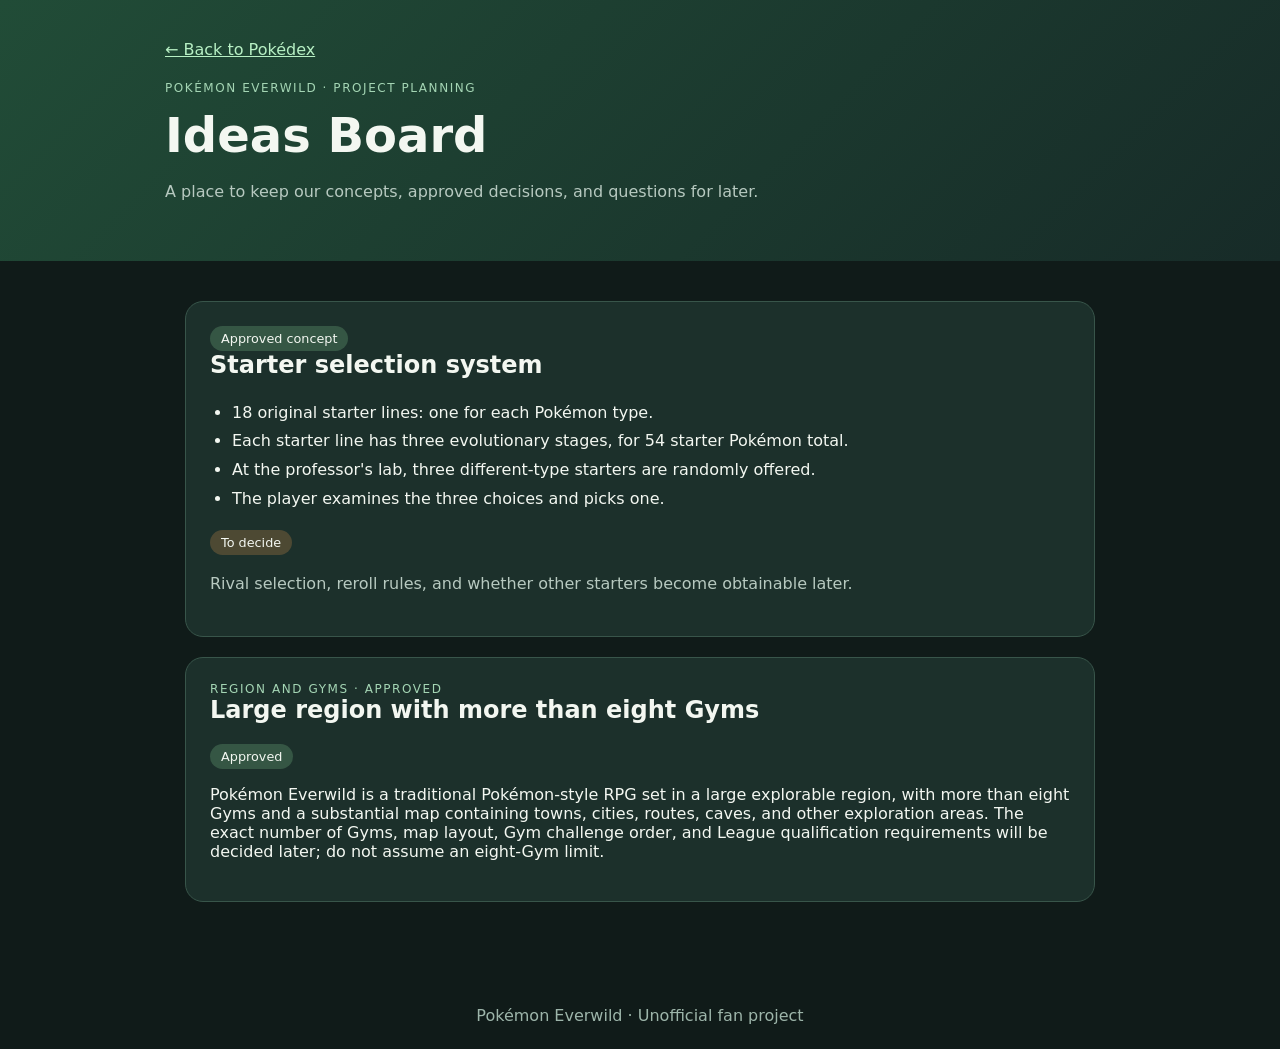
==== commit b827ee23: "Clear Ideas Board except starter selection and expanded gym region" ====
--- a/ideas.html
+++ b/ideas.html
@@ -3,76 +3,6 @@
 <style>:root{color-scheme:dark}*{box-sizing:border-box}body{margin:0;font:16px system-ui,Arial,sans-serif;background:#101b19;color:#f3f7f1}header{padding:40px 20px;background:linear-gradient(135deg,#214c37,#172b28)}header>div,main{max-width:950px;margin:auto}a{color:#b7f0c4}h1{margin:12px 0;font-size:clamp(2rem,6vw,3rem)}main{padding:20px 20px 60px}.card{background:#1c302b;border:1px solid #38554a;border-radius:18px;padding:24px;margin:20px 0}h2{margin-top:0}.muted{color:#b7c9c0;line-height:1.6}.tag{display:inline-block;background:#355644;border-radius:20px;padding:5px 11px;font-size:.8rem;margin-right:7px}.todo{background:#4d4933}.list{padding-left:22px;line-height:1.8}.eyebrow{text-transform:uppercase;letter-spacing:.13em;font-size:.75rem;color:#a4d5b4}footer{text-align:center;color:#9db5aa;padding:24px}</style></head>
 <body><header><div><a href="index.html">← Back to Pokédex</a><div class="eyebrow" style="margin-top:22px">Pokémon Everwild · Project planning</div><h1>Ideas Board</h1><p class="muted">A place to keep our concepts, approved decisions, and questions for later.</p></div></header>
 <main>
-<section class="card"><h2>How we'll use this page</h2><p class="muted">Whenever we come up with a new idea, we'll record it here and label it <strong>Idea</strong>, <strong>Approved</strong>, or <strong>To decide</strong>. Approved game concepts stay documented even before they're implemented.</p><p><a href="https://github.com/Rzyin1/pokemon-everwild/edit/main/ideas.html">Edit this page on GitHub</a> · <a href="docs/ideas.md">Detailed design notes</a></p></section>
 <section class="card"><span class="tag">Approved concept</span><h2>Starter selection system</h2><ul class="list"><li>18 original starter lines: one for each Pokémon type.</li><li>Each starter line has three evolutionary stages, for 54 starter Pokémon total.</li><li>At the professor's lab, three different-type starters are randomly offered.</li><li>The player examines the three choices and picks one.</li></ul><span class="tag todo">To decide</span><p class="muted">Rival selection, reroll rules, and whether other starters become obtainable later.</p></section>
-<section class="card"><span class="tag">Approved</span><h2>Pokédex and Pokémon design</h2><ul class="list"><li>Regional Pokédex size stays open-ended.</li><li>Design one original Pokémon at a time.</li><li>Pokémon in the same evolution line normally share their level-up moves and learn levels, unless we approve an exception.</li><li>Current completed line: #001 Wolvyn → #002 Wolvigor → #003 Wolvage (Normal).</li><li>Balance can be revised during development and playtesting.</li></ul></section>
-<section class="card"><span class="tag todo">Future development</span><h2>Game systems and world</h2><p class="muted">We'll add ideas for the region, story, characters, exploration, battles, encounters, progression, and other gameplay systems as we discuss them. Nothing is locked in here yet.</p></section>
-<section class="card"><div class="eyebrow">Gameplay proposals</div><h2>League rules and gym progression</h2><h3>Idea #1 — League entry age</h3><span class="tag todo">Proposed</span><p>Trainers are 18 years old when they enter the Pokémon League.</p><h3>Idea #2 — Pokémon registration</h3><span class="tag todo">Proposed</span><p>Players must register their Pokémon through the League before using them in battle.</p><p class="muted">To decide: All battles, or only official League-sanctioned battles?</p><h3>Idea #3 — Open gym challenge</h3><span class="tag todo">Proposed</span><p>Players can challenge gyms in any order. Each Gym Leader adjusts their team based on the player's progression.</p><ul class="list"><li>Option A: Scale by the player's Pokémon levels.</li><li>Option B: Scale by accumulated League points.</li><li>Option C: A hybrid of both, if later approved.</li></ul><p class="muted">To decide: Which progression measure determines the Gym Leader's team?</p></section>
-<section class="card"><div class="eyebrow">League progression · Expanded concept</div><h2>League points, catching zones, and training</h2><span class="tag">Direction established</span><p>Progression should reward competitive development, not simply allow players to overlevel their team and overpower every challenge.</p><h3>League points</h3><ul class="list"><li>Players earn League points by defeating trainers and Gym Leaders.</li><li>League points are distinct from Pokémon experience levels.</li><li>Gym progression should account for League standing; exact scaling rules remain to be determined.</li></ul><h3>Designated Pokémon-catching zones</h3><ul class="list"><li>Wild Pokémon are caught in designated areas, including safari-style zones, caves, and other habitats.</li><li>Players pay an entry fee to access these areas.</li><li>Newly caught Pokémon can be registered at the zone exit.</li><li>Wild Pokémon should generally be unevolved (first-stage species). Whether evolved wild Pokémon ever appear is not yet finalized.</li></ul><h3>Registration and training</h3><ul class="list"><li>Unregistered Pokémon may battle wild Pokémon.</li><li>Pokémon must be registered before participating in official League battles.</li><li>Players are expected to train and evolve Pokémon rather than catch already powerful evolved teams.</li><li>Additional training methods will be designed for bringing newly caught Pokémon up to speed late in the game.</li></ul><span class="tag todo">To decide</span><p class="muted">How League points are awarded and protected from farming; gym team scaling; entry fees; whether any evolved wild Pokémon appear; and alternative training methods.</p></section>
-<section class="card"><div class="eyebrow">Progression concept · Under discussion</div><h2>League Points in battles and training-based leveling</h2><span class="tag">Clarified</span><p>League Points are always involved in trainer battles, including Gym Leader battles. Trainer battles have a competitive progression purpose even if they award no Pokémon experience.</p><span class="tag todo">Proposed</span><p>Replace battle-earned experience with Pokémon training as the method for gaining levels, learning level-up moves, and reaching evolution levels. Keep trainer progression (League Points) separate from Pokémon development (training).</p><p class="muted">To decide: Whether all trainer battles award points or whether losses can affect points; how points scale by opponent standing; how training sessions work; and how late-game Pokémon catch up.</p></section>
-<section class="card"><div class="eyebrow">League battles · Approved rule</div><h2>Defeat costs League Points, not a whiteout</h2><span class="tag">Approved</span><p>When a player loses a trainer battle, the player loses League Points rather than experiencing the traditional Pokémon whiteout/blackout penalty. Winning trainer battles earns League Points. Every League battle therefore has competitive stakes.</p><span class="tag todo">To decide</span><p class="muted">Exact point gains and losses, whether League Points can go below zero, how fainted Pokémon are handled, and what happens immediately after a defeat. No example point amounts are finalized.</p></section>
-<section class="card"><div class="eyebrow">Economy · Approved concept</div><h2>Pokémon Centers charge fees</h2><span class="tag">Approved</span><p>Pokémon Centers are paid services rather than free healing locations. This makes money management part of the adventure alongside paid entry to designated Pokémon-catching zones.</p><span class="tag todo">To decide</span><p class="muted">Healing prices, whether fees depend on the number or condition of Pokémon, and which additional Center services may cost money. No specific prices are approved yet.</p></section>
-<section class="card"><div class="eyebrow">League economy and rankings · New direction</div><h2>Trainer battles pay money and change League rating</h2><span class="tag">Confirmed</span><p>Defeating trainers rewards both money and League Points. Trainer battles are a primary source of competitive progress and income; losses reduce League Points rather than causing a traditional whiteout.</p><span class="tag todo">Proposed: Elo-style rating</span><p>League Points may use an Elo-like rating system: beating a higher-rated trainer earns more points than beating a lower-rated trainer, and losing to a lower-rated trainer costs more points than losing to a higher-rated one. Opponent strength would be measured by League rating rather than Pokémon level alone.</p><p class="muted">Illustrative example only: with K=32 and a player rating of 1000, beating an equally rated opponent earns about 16 rating points, while losing costs about 16. No starting rating, K-factor, ranking tiers, anti-farming rules, or money payout formula has been approved yet.</p></section>
-<section class="card"><div class="eyebrow">League rating · Under discussion</div><h2>SPR-inspired 50-point starting rating</h2><span class="tag todo">Proposed</span><p>Inspired by Scoreholio SPR, new League entrants would begin at a rating of 50.00 and move up or down based on trainer-battle results. This is an inspiration for the rating scale, not a claim to use Scoreholio's proprietary rating formula.</p><p>Open design challenge: Assign fair initial ratings to NPC trainers. Proposed approach: rate NPCs according to intended competitive strength, considering team composition, battle AI, movesets, and trainer experience rather than Pokémon levels alone. Rating bands, exact formula, rating floor/ceiling, and whether NPC ratings change dynamically remain undecided.</p></section>
-<section class="card"><div class="eyebrow">Progression redesign · Proposed</div><h2>Three distinct battle activities</h2><span class="tag todo">New preferred direction — not yet finalized</span><p>Separate battle rewards by location and purpose instead of awarding League Points for every trainer encounter.</p><ul class="list"><li><strong>Regular trainer battles:</strong> Award money, not League Points. Proposed to award no Pokémon EXP.</li><li><strong>Official League battle buildings:</strong> Battle Tower-style facilities award or deduct League Points/rating through ranked battles.</li><li><strong>Pokémon training facilities:</strong> Roguelike-style battle runs start against weak Pokémon and become progressively more difficult. Pokémon gain EXP by defeating opponents inside these facilities, allowing leveling, moves, and evolution.</li></ul><p class="muted">This proposal revises the earlier idea that all trainer battles change League rating and the earlier training-only, no-battle-EXP concept. Those earlier entries remain as design history, not current preferred mechanics.</p><span class="tag todo">To decide</span><p class="muted">Whether gyms also affect League rating, training-run floor structure and rewards, what happens when a run ends, whether regular battles award EXP, and how to prevent overleveling in ranked competition.</p></section>
-<section class="card"><div class="eyebrow">Gym difficulty · Decision pending</div><h2>Preventing overleveling: scaling or level caps</h2><span class="tag todo">Two options under consideration</span><p><strong>Option A — Open-order gyms with scaling:</strong> Players challenge gyms in any order; Gym Leader teams scale to the challenger's selected battle team. The exact scaling calculation remains undecided.</p><p><strong>Option B — Ordered gyms with level caps:</strong> Gyms follow a sequence (Gym 1, Gym 2, Gym 3, etc.) with fixed difficulty and a level cap at each stage. The cap values and handling of overleveled Pokémon are undecided.</p><p class="muted">Neither approach has been selected. The purpose of either is to prevent players from trivializing gym battles through training-facility overleveling.</p></section>
-<section class="card"><div class="eyebrow">World and gyms · Approved direction</div><h2>Open exploration, fixed-order gyms</h2><span class="tag">Approved</span><p>Players may freely explore the region and visit catching zones before each gym, allowing them to seek out the Pokémon and Pokémon types they want for their team. Gym Leaders are challenged in a fixed order (Gym 1, Gym 2, Gym 3, etc.) with level caps to control difficulty, rather than scaling every gym to the player's team.</p><span class="tag todo">To decide</span><p class="muted">Exact level caps, gym sequence, geographic access restrictions if any, and how overleveled Pokémon are handled. Suggested design principle—not yet approved: make at least one Pokémon of every type obtainable before Gym 1.</p></section>
-<section class="card"><div class="eyebrow">Transportation · Proposed</div><h2>Paid railway fast travel</h2><span class="tag todo">Proposed</span><p>A train network allows players to spend money on fast travel between major parts of the open region, including predetermined gym locations and areas near catching zones. This prevents long return walks while letting players explore widely and assemble their preferred team before each gym.</p><p>Potential implementation: stations in major cities and habitat hubs, selectable destinations, short travel transitions, and ticket fares that vary by distance.</p><span class="tag todo">To decide</span><p class="muted">Whether all stations are available from the start or must first be visited, how much tickets cost, exact station coverage, and whether certain destinations have progression restrictions. Recommendation: provide broad early access to support catching Pokémon before Gym 1.</p></section>
-<section class="card"><div class="eyebrow">Transportation · Approved</div><h2>Train network open from the start</h2><span class="tag">Approved</span><p>All train stations and routes are available immediately. Players do not have to discover stations, earn badges, or unlock train destinations. They can buy a ticket to any station from the beginning of the game, provided they can afford the fare. The railway supports free exploration and catching preferred Pokémon before fixed-order gym challenges.</p><span class="tag todo">To decide</span><p class="muted">Exact ticket pricing and station locations.</p></section>
-<section class="card"><div class="eyebrow">Trainer economy · Approved</div><h2>Regular trainer rematches: two-hour cooldown</h2><span class="tag">Approved</span><p>Each regular trainer can be battled again once every two hours. Rematches provide another opportunity to earn money. The region should include enough trainers that players can reliably fund train fares, Pokémon Center fees, and catching-zone entry without relying on immediate repeat battles.</p><span class="tag todo">To decide</span><p class="muted">Whether the two-hour timer uses real-world elapsed time (including while the game is closed) or active playtime; exact trainer payouts and overall trainer density. Recommended: individual real-time cooldowns per trainer.</p></section>
-<section class="card"><div class="eyebrow">Trainer rematches · Implementation feasibility</div><h2>Real-time cooldown is technically feasible</h2><span class="tag todo">Implementation preference, pending testing</span><p>For a standalone PC game, save each trainer's last-defeated timestamp and compare it with the computer's current time. This allows a two-hour rematch cooldown to elapse even while the game is closed. Local system clock changes could bypass it; a server-authoritative clock would be more resistant but is unnecessary for an initial single-player version.</p><p class="muted">Final choice between real-world elapsed time and active gameplay time remains conditional on implementation and testing.</p></section>
-<section class="card"><div class="eyebrow">Economy · Approved</div><h2>Regenerating quest boards provide repeatable income</h2><span class="tag">Approved</span><p>Quest boards around the region offer jobs that players can complete for money. Available quests regenerate, giving players a repeatable way to earn money beyond regular trainer battles and their two-hour rematch cooldowns. Quest-board income helps fund Pokémon Center fees, train tickets, and catching-zone entry.</p><span class="tag todo">To decide</span><p class="muted">Quest types, regeneration interval, how many quests can be active at once, and reward amounts. Possible quest types include deliveries, gathering supplies, and helping researchers; these examples are not yet approved.</p></section>
-<section class="card"><div class="eyebrow">Quest boards · Approved</div><h2>Immediate quest replacement</h2><span class="tag">Approved</span><p>When a player completes a quest and claims its reward, the quest board immediately generates a replacement quest. There is no daily reset or cooldown on quest-board replenishment, so quests remain a reliable repeatable source of money.</p><span class="tag todo">To decide</span><p class="muted">Quest variety, reward amounts, and how many quests are available simultaneously.</p></section>
-<section class="card"><div class="eyebrow">Gym progression · Approved</div><h2>Pokémon stop earning EXP at the current level cap</h2><span class="tag">Approved</span><p>Pokémon earn experience normally until reaching the level cap for the player's current gym stage. At the cap, they stop gaining EXP. Defeating the required gym advances the cap and permits further leveling. This prevents overleveling rather than scaling Pokémon down for gym battles.</p><span class="tag todo">To decide</span><p class="muted">Exact caps for each gym and whether EXP earned while capped is discarded or stored. Recommendation: discard it to prevent instant multi-level gains when the cap increases.</p></section>
-<section class="card"><div class="eyebrow">Gym level caps · Approved</div><h2>EXP above the cap is discarded</h2><span class="tag">Approved</span><p>Once a Pokémon reaches the current gym-stage level cap, any additional EXP it would earn is permanently discarded, not stored or banked. After the next gym is defeated and the cap increases, the Pokémon resumes earning EXP normally from its existing progress.</p></section>
-<section class="card"><div class="eyebrow">Core progression · Approved direction</div><h2>Gyms and League form one progression system</h2><span class="tag">Approved</span><p>Gym challenges are part of the Pokémon League rather than a separate campaign. Gym progression and League rating belong to the same overall competitive structure; the precise relationship between gym victories, rating, and eligibility is still to be designed. Defeating the next gym advances the Pokémon level cap.</p><p>The game is not committed to exactly eight gyms; the number of gyms remains open. A separate storyline may be added later, but the current design focus is the interconnected gym and League system.</p><span class="tag todo">To decide</span><p class="muted">How League rating interacts with gym eligibility and results, the total number of gyms, and the League championship qualification rules.</p></section>
-<section class="card"><div class="eyebrow">League gym eligibility · Approved</div><h2>League Points required to challenge each gym</h2><span class="tag">Approved</span><p>Players must earn enough League Points through official League battles to qualify to challenge the next Gym Leader. Gyms and League progression are one connected system: regular trainer battles provide money, training facilities provide Pokémon EXP up to the current cap, and League battle facilities provide the points needed to access the next gym. Defeating that gym advances the level cap.</p><span class="tag todo">To decide</span><p class="muted">Exact League Point thresholds for each gym, whether eligibility checks current rating or highest achieved rating, and whether points are spent on entry. Recommendation: use a rating threshold without deducting points for entering.</p></section>
-<section class="card"><div class="eyebrow">Defeat consequences · New decision</div><h2>Gym qualification stays unlocked; losses may cost money</h2><span class="tag">Approved</span><p>Once a player has earned enough League Points to qualify for a gym, that eligibility is permanent even if their current rating later drops below the threshold. The player does not need to requalify for that same gym.</p><span class="tag todo">Proposed penalty</span><p>Battle defeats should have a money penalty so players lose something meaningful. In official League battles, rating may still decrease, but losing rating does not revoke previously earned gym eligibility. The exact money-loss formula, whether it applies to every battle type, and the handling of insufficient funds remain undecided. A percentage of carried money is one possible approach, not yet approved.</p></section>
-<section class="card"><div class="eyebrow">Gym eligibility · Approved clarification</div><h2>Current League rating determines gym eligibility</h2><span class="tag">Approved</span><p>Qualification for the next gym uses the player's current League rating, not their peak or previously achieved rating. If the player reaches a gym's required rating but subsequently loses League Points and drops below the threshold before challenging the gym, they become ineligible and must earn those points back.</p><span class="tag todo">Under consideration</span><p class="muted">Whether losing a battle should also cost money, and in which battle types, has not been decided.</p></section>
-<section class="card"><div class="eyebrow">Regular trainer battles · Approved</div><h2>Win money or lose money</h2><span class="tag">Approved</span><p>Regular trainer battles use money as their stake. If the player wins, they earn money from the opposing trainer. If the player loses, they lose money. These battles do not award or deduct League Points; official League battles handle League rating changes.</p><span class="tag todo">To decide</span><p class="muted">Exact payouts and defeat penalties, whether they vary by trainer difficulty, and what happens when a player cannot afford the full loss amount.</p></section>
-<section class="card"><div class="eyebrow">Regular trainer stakes · Approved</div><h2>Equal money won and lost</h2><span class="tag">Approved</span><p>Each regular trainer battle has a defined money stake. Winning earns exactly that amount; losing deducts exactly the same amount. Regular trainer battles do not affect League Points. For illustration, a $500-stake trainer awards $500 on a win and costs $500 on a loss; this is not a finalized payout amount.</p><span class="tag todo">To decide</span><p class="muted">Trainer-specific stake amounts and what happens if the player has less money than the stake.</p></section>
-<section class="card"><div class="eyebrow">League matchmaking · Approved</div><h2>Automatically assigned League opponents</h2><span class="tag">Approved</span><p>Official League battle facilities automatically assign the player's next opponent based on their current League rating. Players cannot select opponents to farm easy League Points. Matchmaking should generally seek opponents of comparable competitive strength.</p><span class="tag todo">To decide</span><p class="muted">Exact allowable rating range, how to handle limited NPC opponent pools, repeat-opponent restrictions, and whether occasional higher-rated challenges are offered.</p></section>
-<section class="card"><div class="eyebrow">League battles · Preferred design</div><h2>Scale League opponents instead of imposing a separate level cap</h2><span class="tag">Approved direction</span><p>Official League battles use automatic Elo-style rating matchmaking and opponent scaling rather than an additional fixed Pokémon level cap. The existing gym-stage level cap still controls the maximum level players can train to. Proposed implementation: scale opponent Pokémon levels to the player's registered battle team while using League rating to select opponent skill, AI, movesets, and team composition.</p><span class="tag todo">To decide</span><p class="muted">Exact level-scaling formula, whether scaling is based on highest or average team level, and how to balance opponents with very different team compositions.</p></section>
-<section class="card"><div class="eyebrow">League opponent scaling · Approved</div><h2>Scale to the highest-level Pokémon</h2><span class="tag">Approved</span><p>For official League battles, the opponent's Pokémon levels scale using the highest-level Pokémon on the player's entered team, not the team's average level. For example, a team whose highest-level Pokémon is Level 30 faces an opponent team scaled around Level 30. League rating separately controls matchmaking and opponent competitive strength.</p><span class="tag todo">To decide</span><p class="muted">Whether every opponent Pokémon matches that level exactly or individual team members vary around it, and how roster locking works when entering a League battle.</p></section>
-<section class="card"><div class="eyebrow">League team size · Under discussion</div><h2>Six-Pokémon teams are accessible early</h2><span class="tag">Design premise</span><p>Players can travel widely and catch the Pokémon they want before gym challenges, so assembling a full team of six should be practical early in the game. Proposed League format: standard six-on-six battles at all ratings, with higher-rated opponents differentiated by strategy, movesets, switching, and team synergy rather than by having more Pokémon.</p><span class="tag todo">To decide</span><p class="muted">Whether all official League battles require six Pokémon or permit smaller entered teams, and whether every Pokémon species is available immediately or becomes accessible through exploration.</p></section>
-<section class="card"><div class="eyebrow">Battle Frontier · Proposed</div><h2>Handcrafted Frontier trainers and teams</h2><span class="tag todo">Under consideration</span><p>Instead of procedurally generating League opponent teams, manually author each Battle Frontier trainer, including identity, assigned League rating, Pokémon species, abilities, moves, held items, and strategy. The facility automatically selects an appropriate trainer based on the player's rating. A trainer's handcrafted roster stays consistent across encounters, while Pokémon levels could still scale to the highest-level Pokémon on the player's entered team.</p><p class="muted">Tradeoff: more control over quality and balance, but more authoring effort as the roster grows. Not yet finalized whether this replaces the League battle facilities or is their official format.</p></section>
-<section class="card"><div class="eyebrow">Battle Frontier · Approved</div><h2>Handcrafted trainers with dynamic Pokémon levels</h2><span class="tag">Approved</span><p>Frontier trainers are manually authored, including their Pokémon teams and strategies, but their Pokémon levels scale to the highest-level Pokémon the player brings. Players revisit the League facilities throughout gym progression, so the same Frontier trainers must remain viable against teams spanning low levels through Level 100. Opponent assignment continues to use League rating.</p><span class="tag todo">To decide</span><p class="muted">Whether manually assigned movesets stay fixed at all scaled levels or are adjusted for each level range; how to handle moves or evolutions that normally require higher levels.</p></section>
-<section class="card"><div class="eyebrow">Battle Frontier matchmaking · Approved direction</div><h2>Generated early teams, handcrafted high-rating teams</h2><span class="tag">Approved direction</span><p>At lower League ratings, Battle Frontier opponents use randomly generated teams, with Pokémon levels scaled to the player's highest-level Pokémon. After a higher League-rating threshold, opponents instead use deliberately handcrafted teams with coordinated Pokémon, moves, abilities, and competitive synergy. Automatic opponent assignment by League rating remains in effect.</p><span class="tag todo">To decide</span><p class="muted">The rating threshold for switching from generated teams to handcrafted teams will be set after determining gym League-rating requirements. Generation constraints, movesets, and exact competitive-team designs are also undecided.</p></section>
-<section class="card"><div class="eyebrow">Battle Frontier generation · Approved</div><h2>Generated Pokémon evolve according to their level</h2><span class="tag">Approved</span><p>Randomly generated lower-rating Battle Frontier teams use the evolutionary stage appropriate to each Pokémon's generated level. The generator selects an evolutionary line, scales the Pokémon's level to the League opponent's battle level, then resolves its species based on that line's evolution requirements. For example, Wolvyn is used at levels 1–16, Wolvigor at 17–34, and Wolvage at 35–100.</p><span class="tag todo">To decide</span><p class="muted">How to handle non-level evolution methods, such as stones, friendship, trading, or special conditions, when generating teams.</p></section>
-<section class="card"><div class="eyebrow">Battle Frontier generation · Approved</div><h2>No duplicate species on generated teams</h2><span class="tag">Approved</span><p>Randomly generated lower-rating Battle Frontier teams contain six different Pokémon species. The generator must avoid duplicate species within the same team and select evolutionary stages appropriate to the generated Pokémon levels.</p></section>
-<section class="card"><div class="eyebrow">Trainer and League architecture · New proposal</div><h2>One regional trainer system instead of a separate Battle Frontier</h2><span class="tag todo">Proposed replacement — awaiting confirmation</span><p>Use trainers distributed across the region as both the money economy and the League competition. Each trainer has one handcrafted Pokémon team, with levels scaled to the player's highest-level Pokémon. Wins reward money and League Points; losses cost money and League Points. The existing two-hour individual rematch cooldown could apply. This would replace separate money-only trainers and Frontier-only League opponents, eliminating duplicated trainer rosters and the Frontier's random team generator.</p><p>Potential balance mechanism: assign each trainer a League rating and calculate point gains/losses based on relative ratings to discourage farming weaker opponents.</p><span class="tag todo">To decide</span><p class="muted">Whether to formally replace the Frontier design, how each NPC's League rating is assigned or changes, point payouts, and whether every trainer participates in the League. Previously approved equal money stakes for regular trainer wins and losses remain in effect unless changed.</p></section>
-<section class="card"><div class="eyebrow">Core battle architecture · Approved revision</div><h2>Regional trainers replace the Battle Frontier</h2><span class="tag">Approved — supersedes earlier Frontier plans</span><p>Remove the separate Battle Frontier and its randomly generated teams from the active design. Instead, populate the open region with many trainers, each having one handcrafted Pokémon team. Their Pokémon levels scale to the highest-level Pokémon the player brings. Every regional trainer battle contributes to both systems: winning awards money and League Points; losing deducts money and League Points. Money won and lost against a given trainer uses the same stake. League rating remains relevant for qualifying to challenge gyms.</p><p>Each trainer can be challenged again after an individual rematch cooldown. The previous two-hour cooldown is no longer final. A 24-hour cooldown is the current preferred starting point because the region should contain many trainers, but 4-hour, 8-hour, and 24-hour options will be balanced and tested later.</p><span class="tag todo">To decide</span><p class="muted">Exact cooldown length and clock behavior, total trainer density, each NPC's League rating and Elo calculation, and how League Points change on repeat battles. Earlier Frontier-specific entries on this board are historical proposals, not active requirements.</p></section>
-<section class="card"><div class="eyebrow">League headquarters · Approved</div><h2>Multi-floor League Headquarters in every city</h2><span class="tag">Approved</span><p>Every city has a League Headquarters building with multiple floors and multiple trainers on each floor. Players can walk up to individual trainers and challenge them directly. Additional trainers are distributed throughout the open world. Trainers use individually handcrafted teams, with opponent Pokémon levels scaling to the player's highest-level Pokémon. Trainer battles participate in the unified money and League Points system.</p><p>Headquarters provide accessible concentrations of trainers for earning the League Points required to challenge gyms, while open-world trainers reward exploration.</p><span class="tag todo">To decide</span><p class="muted">Number of floors and trainers per floor, whether floors are organized by rating or open to everyone, individual NPC ratings, and trainer rematch cooldown length.</p></section>
-<section class="card"><div class="eyebrow">League Headquarters progression · Approved</div><h2>Rating-gated floors with progressively stronger handcrafted teams</h2><span class="tag">Approved</span><p>League Headquarters in every city contain multiple floors. Lower floors feature easier handcrafted trainer teams. As players earn more League Points, they gain access to higher floors with increasingly challenging handcrafted team composition, type coverage, movesets, and strategy. Pokémon levels still scale to the highest-level Pokémon the player brings; floor difficulty is principally strategic rather than a fixed level difference.</p><span class="tag todo">To decide</span><p class="muted">Floor counts, exact League Point thresholds, whether losing rating can revoke access to previously unlocked floors, and how this interacts with gym qualification.</p></section>
-<section class="card"><div class="eyebrow">Competitive League floor access · Approved</div><h2>Floor access requires current League Points</h2><span class="tag">Approved</span><p>League Headquarters floors are gated by the player's CURRENT League Points, just like gym challenge eligibility. Floor access is not permanently unlocked: if a player's rating falls below the floor's required threshold, they cannot enter that floor until they earn enough points again. This rule applies to League Headquarters across all cities and ensures players compete on floors appropriate to their current competitive rating.</p><span class="tag todo">To decide</span><p class="muted">Exact rating thresholds and how to handle a rating drop while the player is already on a higher floor.</p></section>
-<section class="card"><div class="eyebrow">League battle defeat · Approved</div><h2>Defeat returns player to entrance-floor Pokémon Center</h2><span class="tag">Approved</span><p>Each League Headquarters has a Pokémon Center on its entrance floor. Losing a trainer battle inside headquarters automatically sends the player to that Pokémon Center to heal. Money and League Points are deducted for the loss. After returning to the entrance floor, the player may only re-enter floors for which their current League Points meet the entry threshold. This naturally enforces rating-based floor access after a defeat.</p><span class="tag todo">To decide</span><p class="muted">Whether the same automatic Pokémon Center transport applies to battles against trainers outside League Headquarters and how the existing paid-healing economy applies.</p></section>
-<section class="card"><div class="eyebrow">Pokémon Centers and League Headquarters · Approved</div><h2>One Pokémon Center per settlement, integrated where possible</h2><span class="tag">Approved</span><p>Every major city has a League Headquarters with a Pokémon Center on its entrance floor; do not also build a separate Pokémon Center in the same city. Smaller towns or settlements without League Headquarters can have standalone Pokémon Centers. After losing a trainer battle anywhere in the world, the player automatically returns to the nearest Pokémon Center, whether integrated or standalone. League Headquarters defeats return the player to the headquarters entrance-floor Pokémon Center. Pokémon Center healing remains a paid service, with exact fees to be balanced later.</p><span class="tag todo">To decide</span><p class="muted">Nearest-center selection and handling of ties, blackout costs and healing fees, and placement of centers in remote areas.</p></section>
-<section class="card"><div class="eyebrow">Catching and healing · Approved direction</div><h2>Paid healing and Safari-style catching without wild battles</h2><span class="tag">Approved direction</span><p>Pokémon Center healing is paid every time, including after a trainer-battle defeat; do not automatically waive the fee for emergency healing. The primary Pokémon-catching mechanic is Safari-style: encounter and catch Pokémon without traditional wild Pokémon battles. Regular trainer battles are the main source of League Points and money outcomes; training facilities remain planned as a source of Pokémon EXP.</p><span class="tag todo">Balance issue to resolve</span><p class="muted">Catching a new Pokémon is intended as a possible fallback if the player's current team faints, but previously proposed paid Safari entry could leave a player with no usable Pokémon and insufficient money to enter a catching area or pay to heal. Decide an anti-softlock rule without assuming free healing.</p></section>
-<section class="card"><div class="eyebrow">Safari Zone encounters · Approved</div><h2>All Safari Pokémon appear at levels 1–5</h2><span class="tag">Approved</span><p>All Pokémon encountered in Safari-style catching zones are levels 1 through 5. Catching is intentionally straightforward and relatively easy, without conventional wild Pokémon battles. The main challenge is training newly caught Pokémon and competing against handcrafted trainers rather than difficult capture encounters.</p><span class="tag todo">To decide</span><p class="muted">Safari Zone entry fees, whether any basic catching zone is free to avoid a no-money/no-usable-Pokémon softlock, capture item costs and catch mechanics, and availability of species.</p></section>
-<section class="card"><div class="eyebrow">Training Facilities · Approved</div><h2>Train one Pokémon at a time with in-facility PC switching</h2><span class="tag">Approved</span><p>Training Facilities allow only one active Pokémon to be brought into wild Pokémon training battles at a time. Wild opponents scale to that individual Pokémon's level, and earned EXP goes only to that Pokémon, subject to the current gym-stage level cap. Players can access Pokémon storage at PC terminals within the facility to deposit the current Pokémon and withdraw another, allowing multiple Pokémon to be trained sequentially without leaving the facility. After switching, opponent scaling follows the newly selected Pokémon.</p><span class="tag todo">To decide</span><p class="muted">Whether the proposed all-Level-1 Safari captures replace the earlier approved Level-1-to-5 rule, and details of training facility defeat handling and opponent level variance.</p></section>
-<section class="card"><div class="eyebrow">Safari Zone levels · Approved revision</div><h2>All caught Pokémon start at Level 1</h2><span class="tag">Approved — supersedes Level 1–5 rule</span><p>Every Pokémon obtained from a Safari Zone starts at exactly Level 1, replacing the previous Level 1–5 encounter rule. Safari catching does not involve wild battles and is intended to be relatively easy. Players must deliberately train newly caught Pokémon before using them effectively in competitive trainer battles. Training Facilities provide level-scaled wild Pokémon battles with one active Pokémon at a time and in-facility PC switching.</p></section>
-<section class="card"><div class="eyebrow">Training alternatives · Approved</div><h2>Purchasable Rare Candies offer paid leveling</h2><span class="tag">Approved</span><p>Players can purchase Rare Candies with in-game money to raise a Pokémon by one level per candy rather than manually grinding wild Pokémon battles in Training Facilities. Both manual training and Rare Candies obey the current gym-stage Pokémon level cap; candies cannot raise Pokémon above that cap. This gives players a time-saving way to train their Level 1 Safari catches and creates an additional money sink.</p><span class="tag todo">To decide</span><p class="muted">Rare Candy pricing, availability and purchase locations, and whether prices vary with the Pokémon's level. Balance the cost so Training Facilities remain worthwhile.</p></section>
-<section class="card"><div class="eyebrow">Rare Candy pricing · Approved</div><h2>Fixed, moderately expensive Rare Candy price</h2><span class="tag">Approved</span><p>Rare Candies have one fixed purchase price regardless of the Pokémon's level. Set the price at a moderate-to-high amount: too expensive for new players to rely on, encouraging early manual training, but affordable enough for established players to buy levels without tedious grinding. Rare Candies remain subject to the current gym-stage level cap.</p><span class="tag todo">To decide</span><p class="muted">Exact fixed price after trainer battle payouts, quest rewards, and the wider in-game economy have been balanced.</p></section>
-<section class="card"><div class="eyebrow">Rare Candy evolution · Approved</div><h2>Rare Candy levels trigger normal evolution and level-up moves</h2><span class="tag">Approved</span><p>Using a Rare Candy increases a Pokémon's level by one and triggers the same level-up evolution checks and level-up move learning as earning that level through battle EXP. For example, Wolvyn evolves to Wolvigor upon reaching Level 17 and Wolvigor evolves to Wolvage upon reaching Level 35, whether the level was earned in a Training Facility or through a Rare Candy. Rare Candies cannot exceed the current gym-stage level cap.</p></section>
-<section class="card"><div class="eyebrow">Rare Candy safeguards · Approved</div><h2>Prevent Rare Candy use at the level cap</h2><span class="tag">Approved</span><p>Before consuming a Rare Candy, the game checks whether the selected Pokémon is below the current gym-stage level cap. If the Pokémon is already at the cap, the action is blocked, the candy remains in the player's inventory, and an explanation indicates that the level cap must be raised by progressing through gyms. Otherwise the candy raises the Pokémon one level and triggers normal move-learning and evolution checks.</p></section>
-<section class="card"><div class="eyebrow">Training Facility level cap · Approved</div><h2>Unlimited practice battles at the level cap</h2><span class="tag">Approved</span><p>Players may continue battling wild Pokémon in Training Facilities indefinitely even after their active Pokémon reaches the current gym-stage level cap. Battles at the cap grant no EXP, and any EXP that would have been earned is discarded rather than stored. Players can still use battles for practice, move testing, and strategy experimentation; there is no battle lockout at the level cap.</p></section>
-<section class="card"><div class="eyebrow">Training Facility services · Approved</div><h2>Pokémon Center and PC in every Training Facility</h2><span class="tag">Approved</span><p>Every Training Facility includes an on-site Pokémon Center for paid healing and a Pokémon PC for accessing storage and switching the single Pokémon being trained. Players can heal and swap Pokémon without leaving the facility. Wild training battles remain limited to one active Pokémon at a time, with opponents scaling to that Pokémon's level.</p><span class="tag todo">To decide</span><p class="muted">When the lone active Pokémon faints during a training battle, whether the player is automatically returned to the facility's on-site Pokémon Center.</p></section>
-<section class="card"><div class="eyebrow">League Headquarters facilities · Approved direction</div><h2>Training Facilities inside League Headquarters</h2><span class="tag">Approved direction</span><p>Place Training Facilities inside League Headquarters in major cities rather than constructing separate training buildings. Each headquarters combines an entrance-floor Pokémon Center for paid healing, Pokémon PC/storage access, a Training Facility for one-Pokémon-at-a-time battles against level-scaled wild Pokémon, and rating-gated floors of handcrafted League trainers. This centralizes catching-team preparation, training, healing, and competitive battles. Settlements without a League Headquarters may still have standalone Pokémon Centers.</p><span class="tag todo">To decide</span><p class="muted">Exact training area placement within the headquarters, whether training areas are available regardless of League rating, and where the player is sent after fainting during training.</p></section>
-<section class="card"><div class="eyebrow">Training Facility access · Approved</div><h2>Training is available immediately without League rating requirements</h2><span class="tag">Approved</span><p>Every League Headquarters' Training Facility is accessible to all players from the start, regardless of their current League Points. Players can train their Level 1 Pokémon through one-at-a-time wild battles, access the PC to switch Pokémon, and use paid Pokémon Center healing. League Point restrictions apply only to the competitive trainer floors, not to training access.</p></section>
-<section class="card"><div class="eyebrow">Training battle defeat · Approved</div><h2>Fainting during training follows normal defeat transport</h2><span class="tag">Approved</span><p>If the single Pokémon being trained faints and the player loses a Training Facility battle, apply the standard defeat transport: automatically return the player to the Pokémon Center on that League Headquarters' entrance floor. Healing remains paid and the PC remains available for swapping Pokémon. Training wild battles do not award or deduct League Points; League rating changes are reserved for competitive trainer battles.</p></section>
-<section class="card"><div class="eyebrow">Training Facility supplies · Approved direction</div><h2>Hyper Potions supplied for training sessions</h2><span class="tag">Approved direction</span><p>On entering a Training Facility, players receive a limited supply of Hyper Potions for use while training their one active Pokémon, reducing the need to return repeatedly to the entrance-floor Pokémon Center for healing. If the active Pokémon faints and the battle is lost, normal defeat transport to that Pokémon Center still applies. The Training Facility's PC remains available for switching Pokémon.</p><span class="tag todo">To decide</span><p class="muted">How many Hyper Potions are provided, whether they are facility-only and cannot be carried out or sold (recommended to prevent farming), whether the supply resets on re-entry, and whether potions can be used in battle as well as between battles.</p></section>
-<section class="card"><div class="eyebrow">Training Facility supplies · Approved</div><h2>Unused facility Hyper Potions disappear on exit</h2><span class="tag">Approved</span><p>Hyper Potions supplied on entry to a Training Facility are temporary, facility-only training supplies. Players may use them while training, but any unused supplied Hyper Potions disappear when they leave the facility. They cannot be retained in regular inventory, transferred outside, or sold, preventing free-item farming.</p><span class="tag todo">To decide</span><p class="muted">Exact number supplied per training session and whether the allotment resets immediately on re-entry.</p></section>
-<section class="card"><div class="eyebrow">Training Facility supplies · Approved</div><h2>10 temporary Hyper Potions per visit</h2><span class="tag">Approved</span><p>Each time a player enters a Training Facility, they receive 10 facility-issued Hyper Potions for that training visit. These are usable only within the Training Facility and cannot be sold, stored in the regular inventory, or taken outside. Any unused facility Hyper Potions disappear on exit. The starting quantity of 10 may be adjusted after playtesting.</p></section>
-<section class="card"><div class="eyebrow">Training Facility supplies · Approved revision</div><h2>Unlimited temporary Hyper Potions while training</h2><span class="tag">Approved — supersedes 10-per-visit limit</span><p>Training Facilities provide an unlimited supply of Hyper Potions while the player is inside the training area, allowing extended training sessions without returning for healing supplies. This replaces the earlier 10-Hyper-Potions-per-visit rule. Facility-issued potions are not transferable to regular inventory, cannot be traded or sold, and are unavailable outside the facility; no unused stock carries over on exit. If the active Pokémon faints and loses a battle, standard defeat transport to the headquarters' Pokémon Center still applies.</p></section>
-<section class="card"><div class="eyebrow">Training Facility recovery · Proposed revision</div><h2>Automatic healing after training battles instead of potions</h2><span class="tag todo">Proposed — awaiting confirmation</span><p>Replace the earlier unlimited facility-only Hyper Potions with automatic full-HP recovery after each successful wild Pokémon training battle. This would let players train one Pokémon continuously without consumables, healing trips, or fees between wins, while EXP remains subject to the current level cap. PC switching remains available. On a lost training battle, existing defeat transport to the headquarters Pokémon Center would still apply.</p><span class="tag todo">To decide</span><p class="muted">Confirm whether automatic healing fully replaces facility Hyper Potions; whether status conditions and PP are also restored after each win.</p></section>
-<section class="card"><div class="eyebrow">Training Facility recovery · Approved revision</div><h2>Automatic full recovery after every training battle</h2><span class="tag">Approved — supersedes potions and training defeat transport</span><p>After every wild Pokémon battle in a Training Facility, the player's single active Pokémon automatically recovers to full HP and PP, with status conditions cleared, regardless of winning or losing. Winning awards normal EXP subject to the current level cap; losing awards no EXP. Training battles do not change League Points. Players remain in the Training Facility after a training loss and can immediately try again without paying healing fees or visiting a Pokémon Center. The earlier facility Hyper Potion supply system and earlier rule transporting players to the headquarters Pokémon Center after a training defeat are superseded. PC switching remains available, enabling uninterrupted training from Level 1 to the current cap.</p></section>
-<section class="card"><div class="eyebrow">Training Facility sessions · Approved</div><h2>Unlimited battles per paid entry, exit door ends visit</h2><span class="tag">Approved</span><p>Players pay a fee to enter a League Headquarters Training Facility. Once inside, they can fight an unlimited number of level-scaled wild Pokémon battles and train as long as they choose, with no time limit or per-battle charge. After every training battle, the active Pokémon automatically recovers HP, PP, and status conditions; wins grant EXP subject to the level cap, losses grant none. Players may switch the one Pokémon being trained using the facility PC. A designated exit door ends the session; once a player leaves through it, another entrance fee is required to return.</p><span class="tag todo">To decide</span><p class="muted">Exact entrance fee and whether exiting requires a confirmation prompt to prevent accidental charges on re-entry.</p></section>
-<section class="card"><div class="eyebrow">Training Facility entry and exit · Approved</div><h2>League desk explains admission; exit has no confirmation</h2><span class="tag">Approved</span><p>Players speak with the League Headquarters desk receptionist to enter and pay the Training Facility admission fee. On every entry, the receptionist explains the facility rules, including unlimited battles, automatic recovery after each training battle, in-facility PC switching, and the need to pay again after leaving. Dialogue can be advanced rapidly by pressing A so returning players can skip through it. The Training Facility exit door ends the paid session immediately, without an additional confirmation prompt.</p></section>
-<section class="card"><div class="eyebrow">Training Facility economy · Approved</div><h2>One fixed entrance fee across all Training Facilities</h2><span class="tag">Approved</span><p>Every League Headquarters Training Facility charges the same fixed admission fee regardless of city or facility. Paying once grants unlimited training battles and automatic post-battle healing until the player exits; re-entry requires paying the fee again. Do not assign a numeric fee yet. Set it later after balancing trainer payouts, League rewards, quests, Pokémon Center healing charges, Rare Candy prices, and the wider game economy.</p></section>
-<section class="card"><div class="eyebrow">Training Facility opponent pool · Approved</div><h2>Entire Pokédex available as level-scaled training opponents</h2><span class="tag">Approved</span><p>All Pokémon species in the game's Pokédex can appear as randomly selected wild opponents in every Training Facility, giving battles a roguelike-style variety rather than restricting each facility to a local species pool. Each opponent scales to the level of the player's single currently selected training Pokémon. After each battle the player's Pokémon fully recovers; wins award EXP subject to the level cap and losses award none. A Pokémon storage PC inside the Training Facility lets players swap the one active training Pokémon whenever they want, without ending the visit. One paid entry covers unlimited battles and sequential training of any number of Pokémon until the player leaves through the exit door.</p><span class="tag todo">To decide</span><p class="muted">How opponent evolutionary stages are selected at scaled levels, and whether all species appear at equal frequency.</p></section>
-<section class="card"><div class="eyebrow">Training Facility opponent moves · Approved</div><h2>Generated wild opponents use their four latest level-up moves</h2><span class="tag">Approved</span><p>Every wild Pokémon generated for a Training Facility battle uses the four most recently learned level-up moves available at its generated level, based on that species' established learnset. The game automatically determines the eligible moves instead of handcrafting movesets for each possible opponent level. Pokémon with fewer than four eligible moves use the moves they have learned so far. Opponent species and levels follow the existing full-Pokédex random selection and one-active-Pokémon level-scaling rules.</p></section>
-<section class="card"><div class="eyebrow">Training Facility evolution · Approved</div><h2>Wild opponents use the evolutionary stage appropriate to their level</h2><span class="tag">Approved</span><p>When a Training Facility randomly generates a wild Pokémon opponent, it selects the evolution stage appropriate to the opponent's scaled level using the species' established level-based evolution thresholds. For example, the Wolvyn family appears as Wolvyn at levels 1–16, Wolvigor at levels 17–34, and Wolvage from level 35 onward. Generated opponents also automatically receive the four most recently learned level-up moves available at their level. Evolution and learnset data are defined once per Pokémon family rather than manually assigning every possible encounter.</p><span class="tag todo">To decide</span><p class="muted">How to generate training opponents for any future Pokémon with non-level-based evolutions, if such Pokémon are added.</p></section>
-<section class="card"><div class="eyebrow">Training Facility encounters · Approved</div><h2>Equal encounter probability for all Pokémon</h2><span class="tag">Approved</span><p>Training Facility wild encounters are selected uniformly across the available Pokémon choices, without rarity weighting or species-specific encounter rates. For evolution families, use the appropriate evolutionary stage for the opponent's scaled level so multi-stage families are not unfairly overrepresented simply because they have multiple Pokédex entries. Opponents scale to the single Pokémon being trained and use their four latest eligible level-up moves.</p></section>
-<section class="card"><div class="eyebrow">Training Facility catching · Approved</div><h2>No catching Pokémon in Training Facilities</h2><span class="tag">Approved</span><p>Wild Pokémon encountered in Training Facilities are battle opponents for EXP training only and cannot be caught. Disable Poké Ball use during Training Facility battles to prevent capture attempts and accidental item waste. Pokémon catching remains exclusive to the designated Safari-style catching zones; training encounters use the full Pokédex with equal selection chances and level-appropriate evolution stages and movesets.</p></section>
-<section class="card"><h2>Idea backlog</h2><p class="muted">Three new gameplay ideas are recorded above. Tell me an idea in chat and I'll add it here, including its status and any decisions we make.</p></section>
+<section class="card"><div class="eyebrow">Region and Gyms · Approved</div><h2>Large region with more than eight Gyms</h2><span class="tag">Approved</span><p>Pokémon Everwild is a traditional Pokémon-style RPG set in a large explorable region, with more than eight Gyms and a substantial map containing towns, cities, routes, caves, and other exploration areas. The exact number of Gyms, map layout, Gym challenge order, and League qualification requirements will be decided later; do not assume an eight-Gym limit.</p></section>
 </main><footer>Pokémon Everwild · Unofficial fan project</footer></body></html>
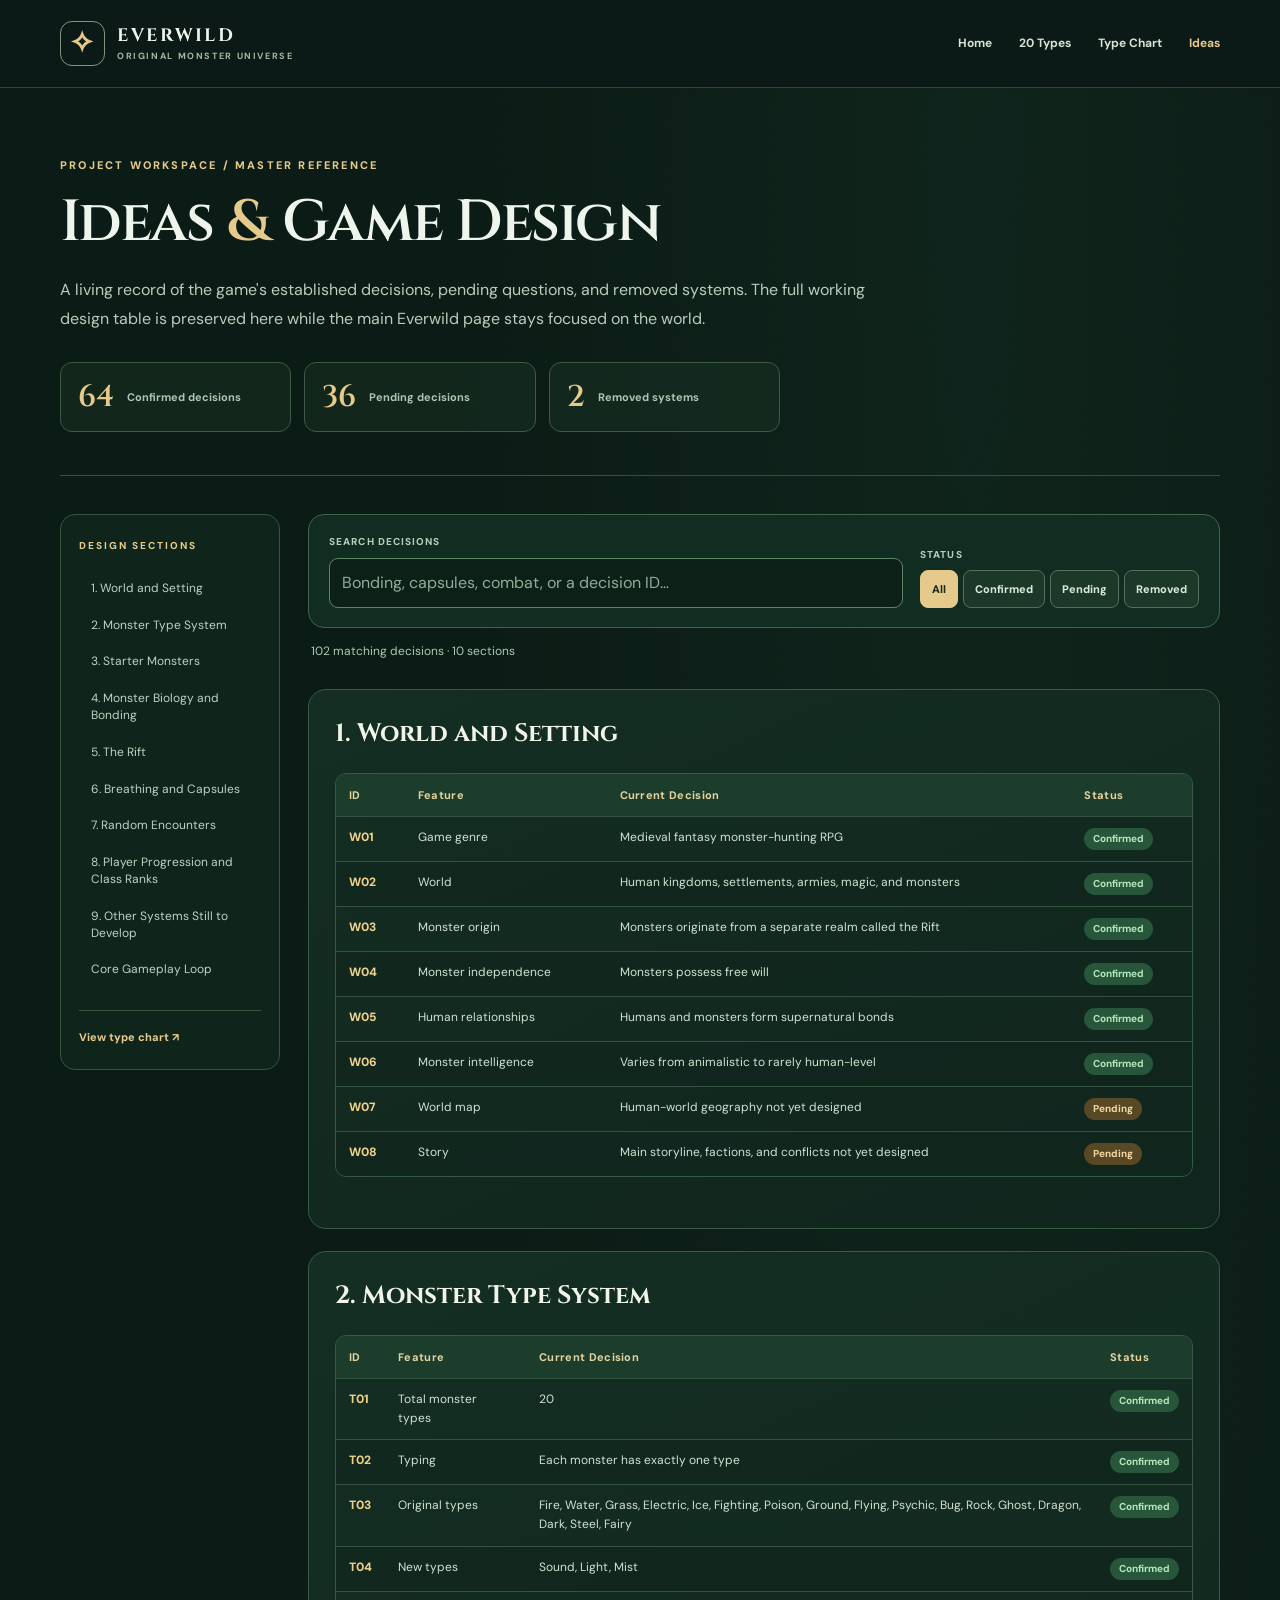
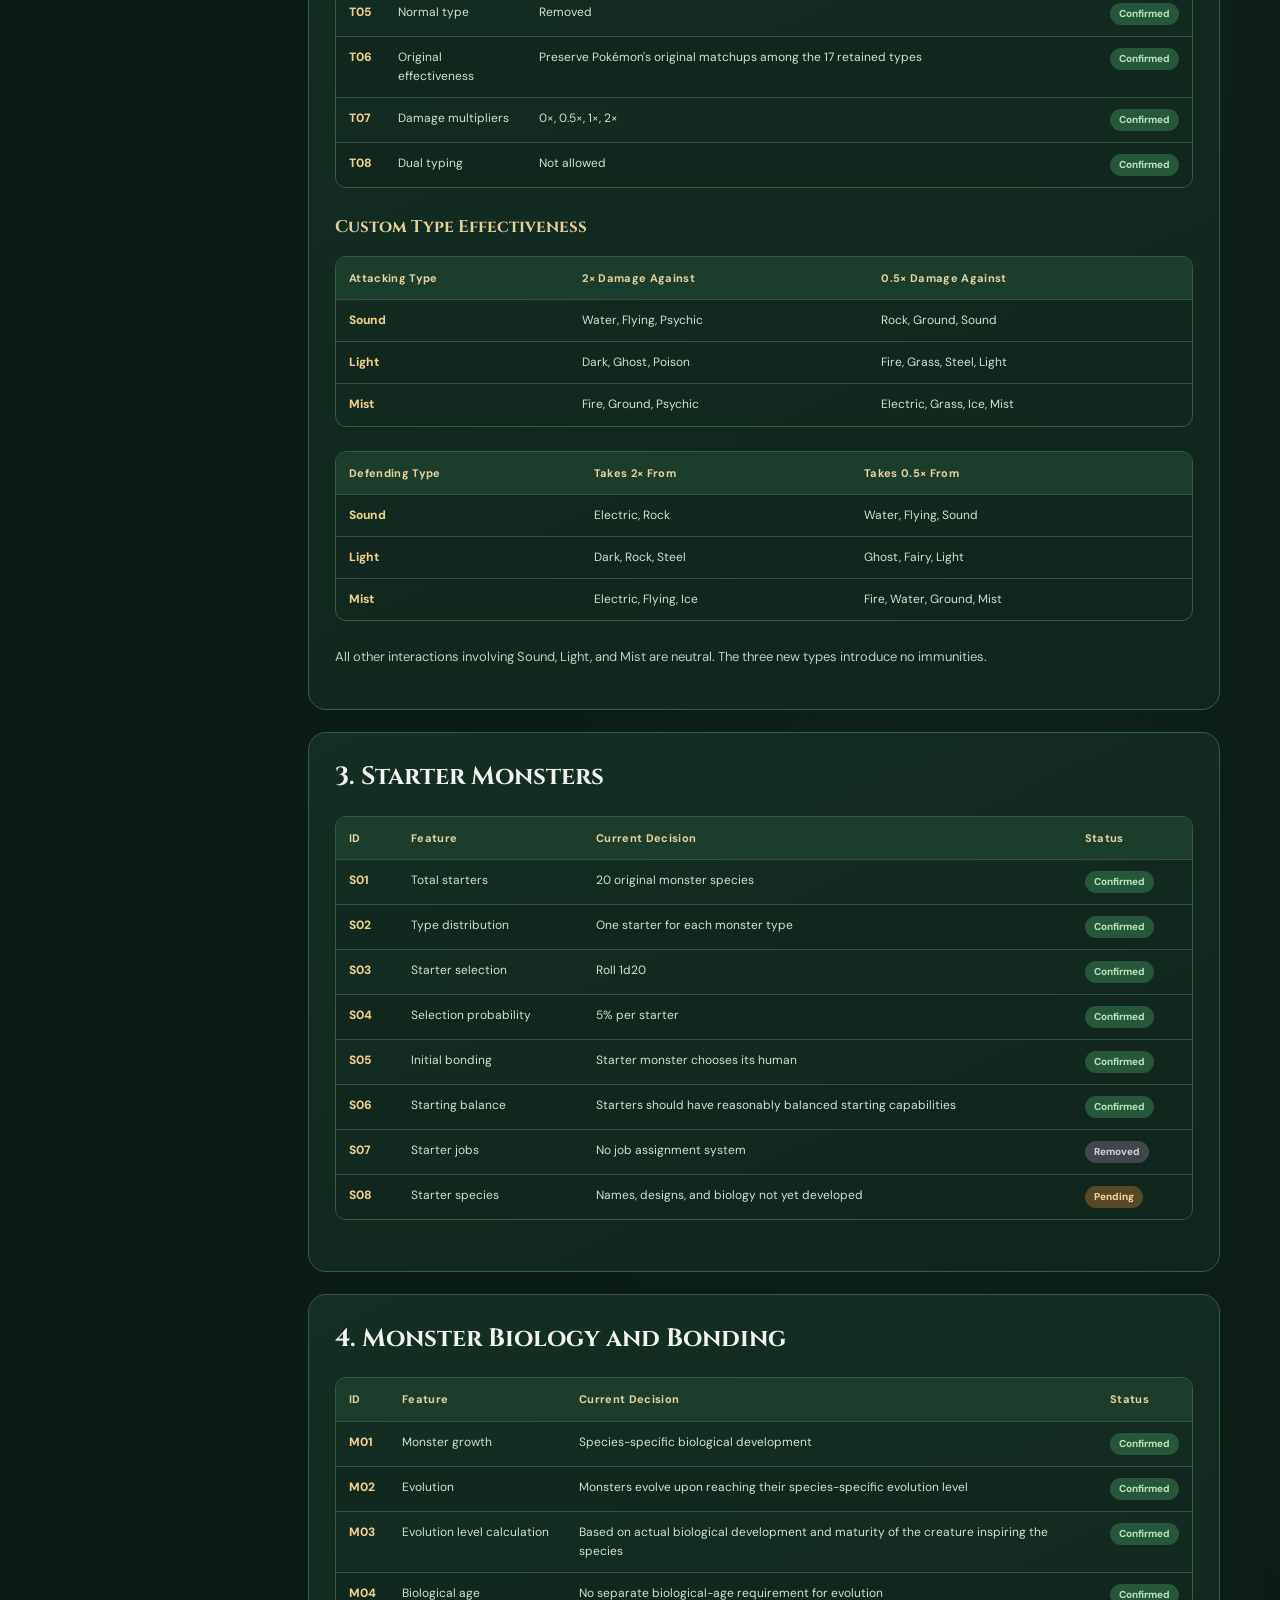
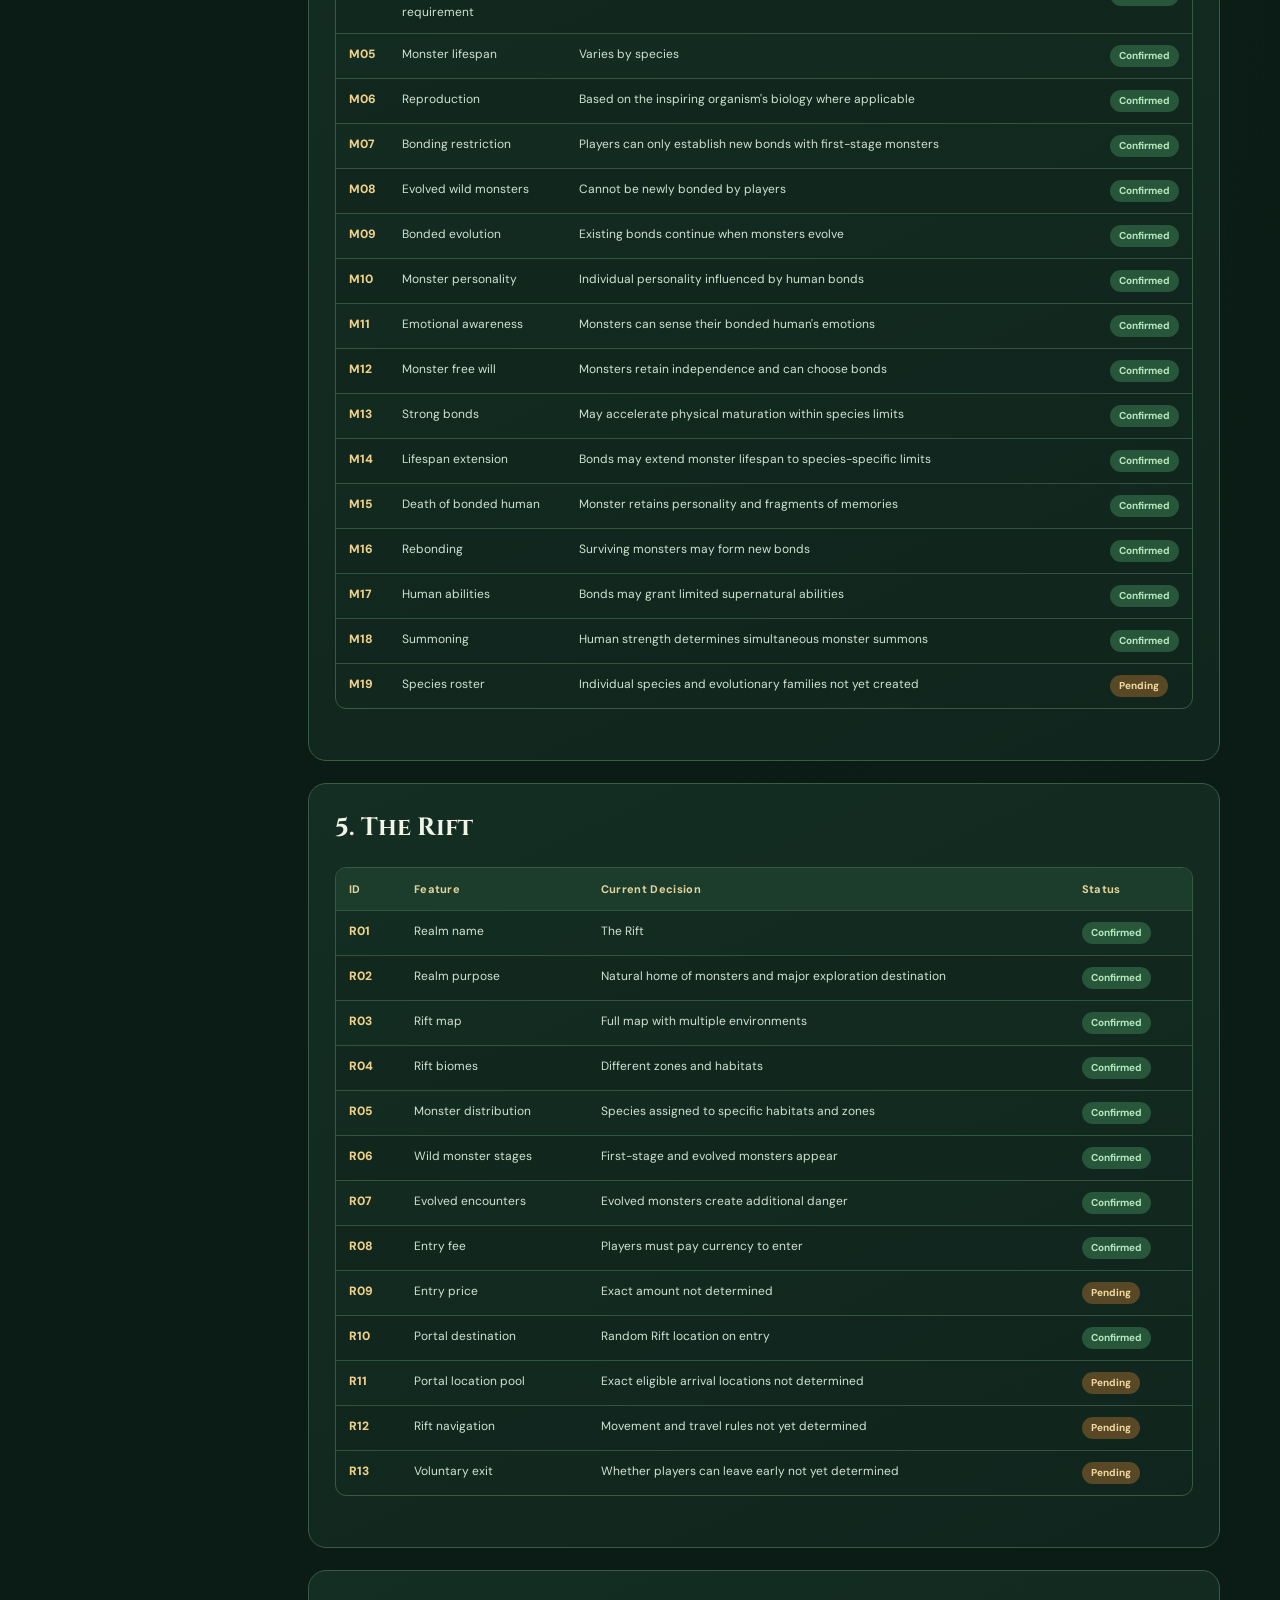
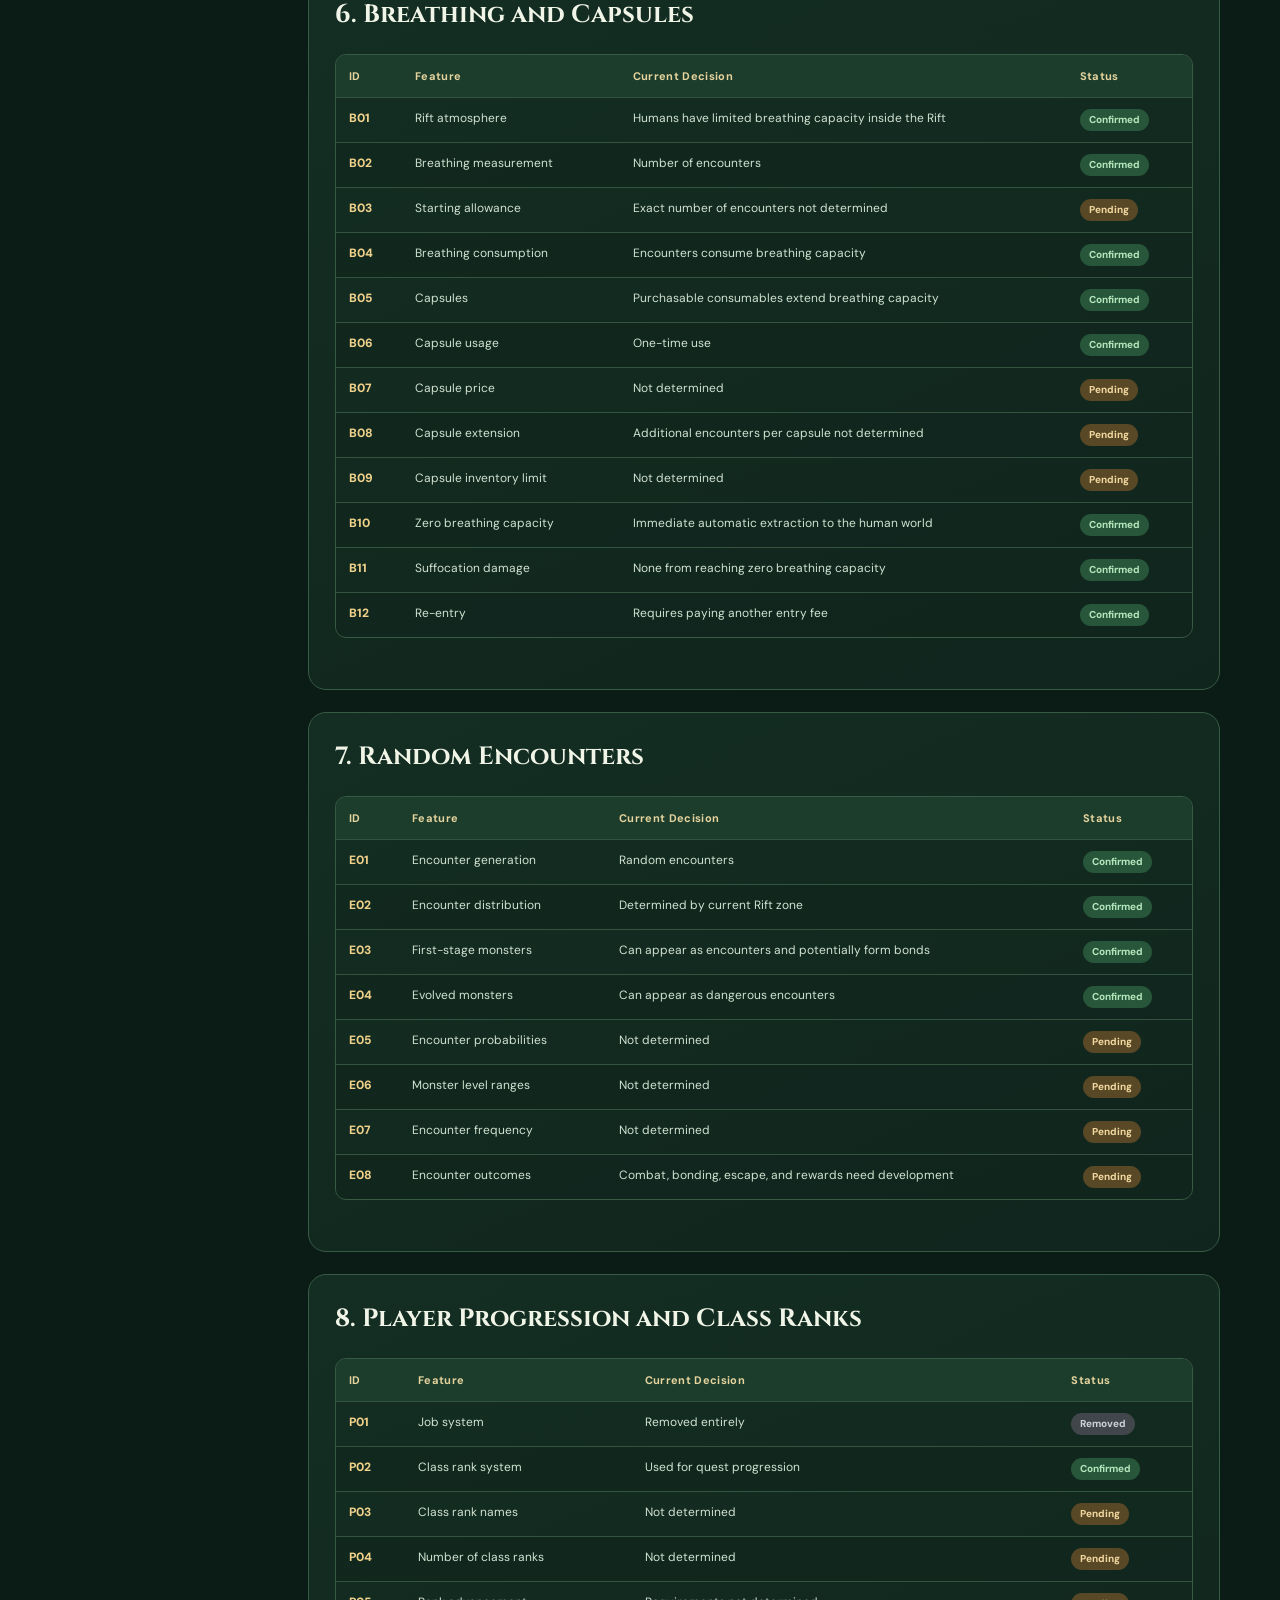
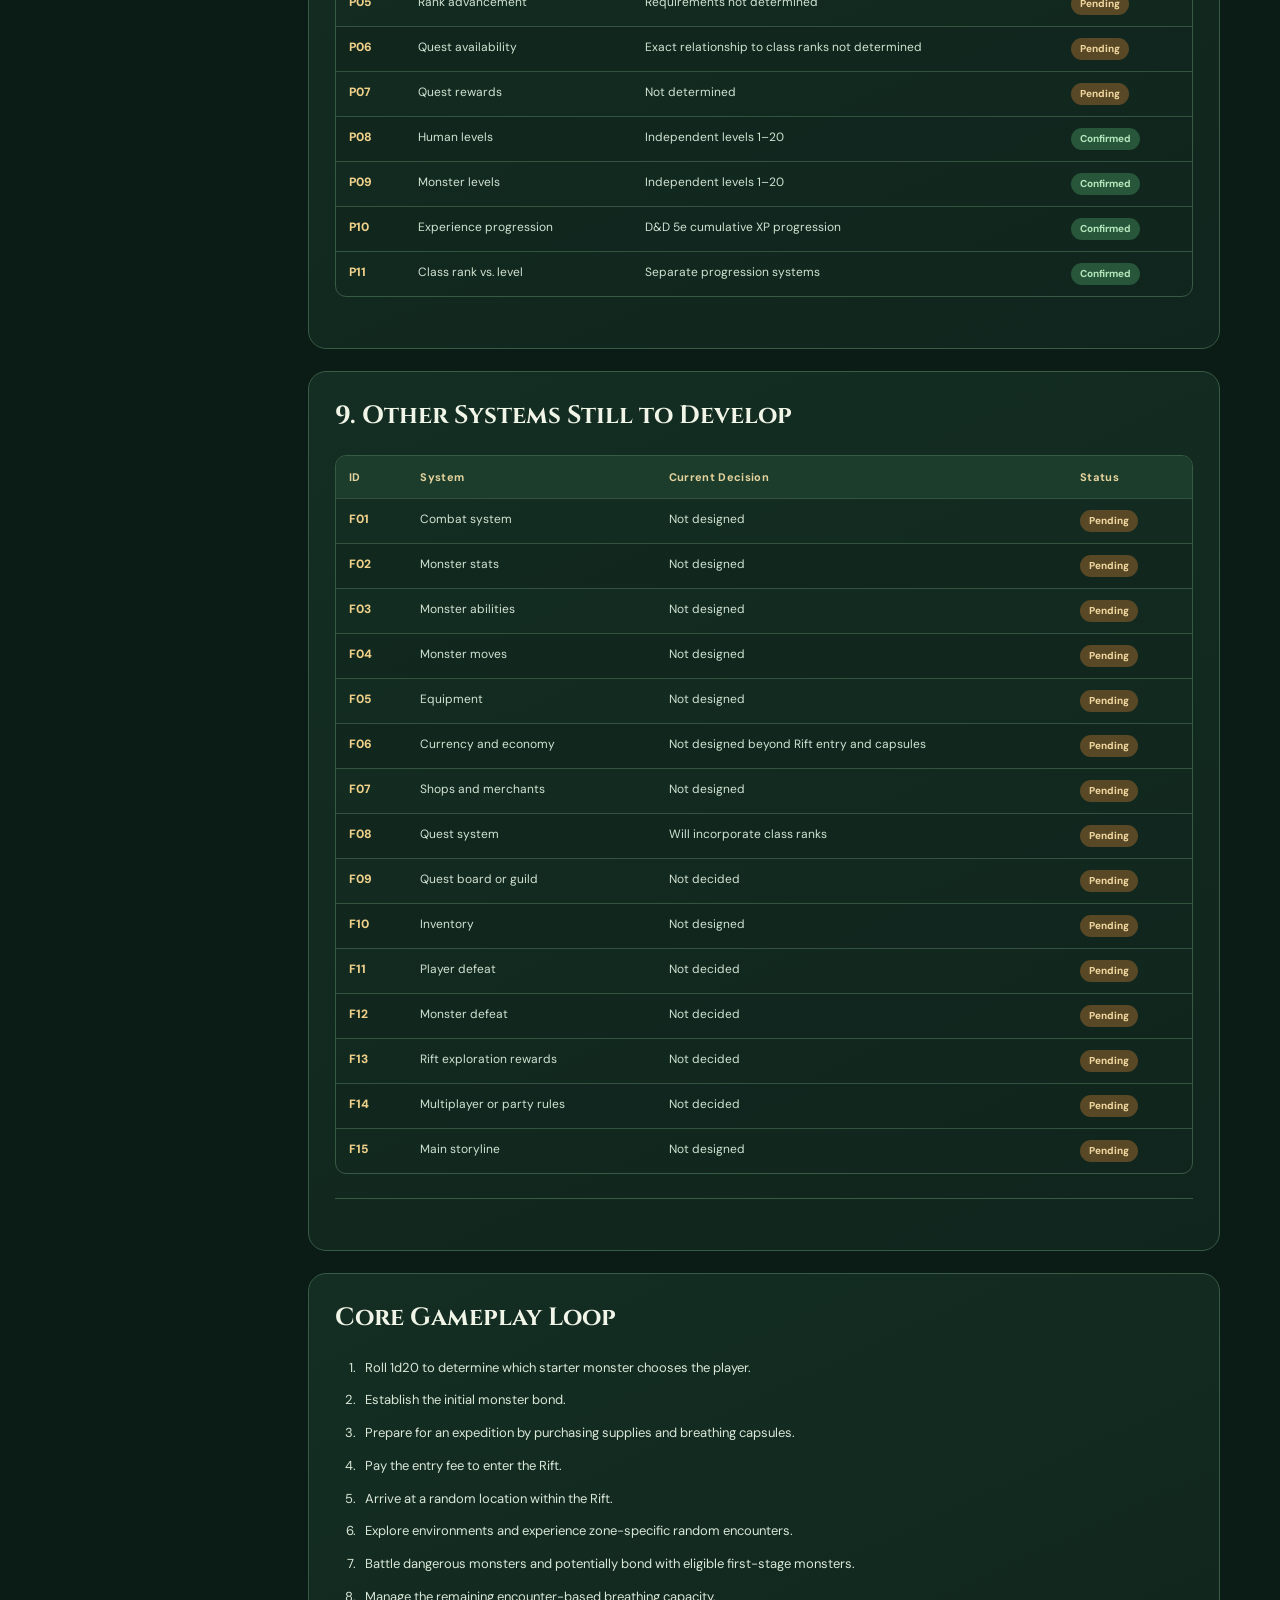
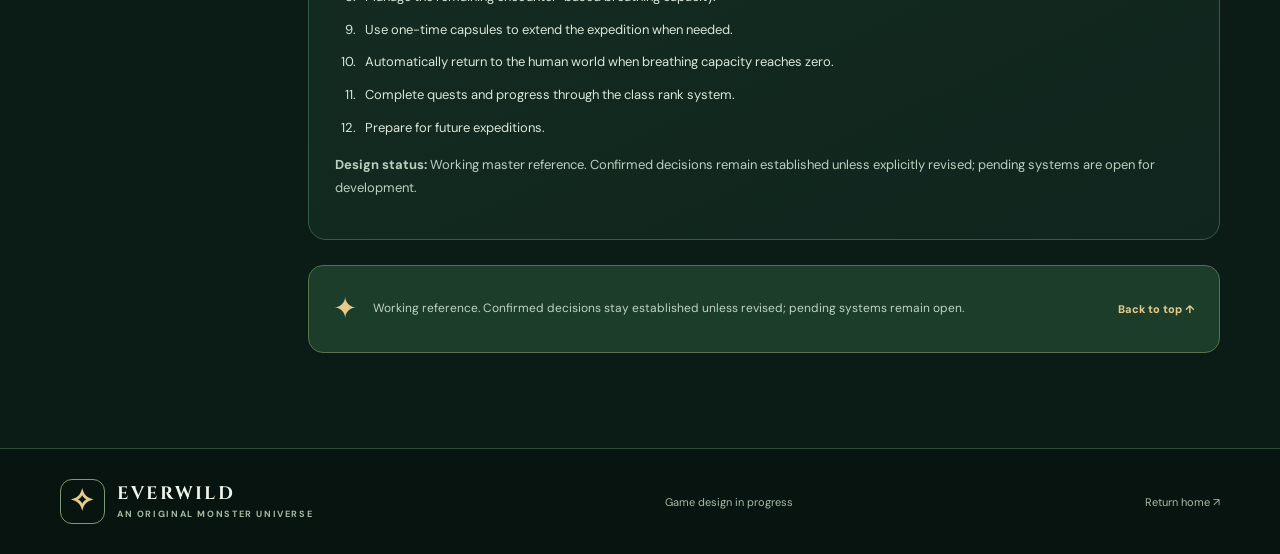
==== commit c69a7e85: "Publish Everwild master Ideas page and update homepage with Rift and bonding" ====
--- a/ideas.html
+++ b/ideas.html
@@ -1,8 +1,45 @@
 <!doctype html>
-<html lang="en"><head><meta charset="utf-8"><meta name="viewport" content="width=device-width,initial-scale=1"><title>Ideas Board | Pokémon Everwild</title>
-<style>:root{color-scheme:dark}*{box-sizing:border-box}body{margin:0;font:16px system-ui,Arial,sans-serif;background:#101b19;color:#f3f7f1}header{padding:40px 20px;background:linear-gradient(135deg,#214c37,#172b28)}header>div,main{max-width:950px;margin:auto}a{color:#b7f0c4}h1{margin:12px 0;font-size:clamp(2rem,6vw,3rem)}main{padding:20px 20px 60px}.card{background:#1c302b;border:1px solid #38554a;border-radius:18px;padding:24px;margin:20px 0}h2{margin-top:0}.muted{color:#b7c9c0;line-height:1.6}.tag{display:inline-block;background:#355644;border-radius:20px;padding:5px 11px;font-size:.8rem;margin-right:7px}.todo{background:#4d4933}.list{padding-left:22px;line-height:1.8}.eyebrow{text-transform:uppercase;letter-spacing:.13em;font-size:.75rem;color:#a4d5b4}footer{text-align:center;color:#9db5aa;padding:24px}</style></head>
-<body><header><div><a href="index.html">← Back to Pokédex</a><div class="eyebrow" style="margin-top:22px">Pokémon Everwild · Project planning</div><h1>Ideas Board</h1><p class="muted">A place to keep our concepts, approved decisions, and questions for later.</p></div></header>
-<main>
-<section class="card"><span class="tag">Approved concept</span><h2>Starter selection system</h2><ul class="list"><li>18 original starter lines: one for each Pokémon type.</li><li>Each starter line has three evolutionary stages, for 54 starter Pokémon total.</li><li>At the professor's lab, three different-type starters are randomly offered.</li><li>The player examines the three choices and picks one.</li></ul><span class="tag todo">To decide</span><p class="muted">Rival selection, reroll rules, and whether other starters become obtainable later.</p></section>
-<section class="card"><div class="eyebrow">Region and Gyms · Approved</div><h2>Large region with more than eight Gyms</h2><span class="tag">Approved</span><p>Pokémon Everwild is a traditional Pokémon-style RPG set in a large explorable region, with more than eight Gyms and a substantial map containing towns, cities, routes, caves, and other exploration areas. The exact number of Gyms, map layout, Gym challenge order, and League qualification requirements will be decided later; do not assume an eight-Gym limit.</p></section>
-</main><footer>Pokémon Everwild · Unofficial fan project</footer></body></html>+<html lang="en"><head>
+<meta charset="utf-8"><meta name="viewport" content="width=device-width,initial-scale=1">
+<meta name="theme-color" content="#0b1b17">
+<meta name="description" content="Everwild game design and planning reference: confirmed decisions, open questions, type rules, the Rift, bonding, progression and the core gameplay loop.">
+<title>Ideas &amp; Game Design | Everwild</title>
+<link rel="stylesheet" href="css/everwild.css?v=20261107">
+<link rel="stylesheet" href="css/ideas.css?v=20261107">
+<script src="js/ideas.js?v=20261107" defer></script>
+</head>
+<body>
+<a class="skip" href="#main">Skip to content</a>
+<header class="topbar" id="top"><div class="wrap top-inner">
+<a class="brand" href="index.html"><span class="brand-glyph">✧</span><span>EVERWILD<small>ORIGINAL MONSTER UNIVERSE</small></span></a>
+<nav aria-label="Main navigation"><a href="index.html">Home</a><a href="index.html#types">20 Types</a><a href="index.html#chart">Type Chart</a><a href="ideas.html" aria-current="page">Ideas</a></nav>
+</div></header>
+<main id="main" class="ideas-main">
+<section class="ideas-hero wrap">
+<div class="kicker">PROJECT WORKSPACE / MASTER REFERENCE</div>
+<h1>Ideas <span>&amp;</span> Game Design</h1>
+<p>A living record of the game's established decisions, pending questions, and removed systems. The full working design table is preserved here while the main Everwild page stays focused on the world.</p>
+<div class="ideas-stats" aria-label="Design status summary">
+<div><strong id="confirmed-count">64</strong><span>Confirmed decisions</span></div>
+<div><strong id="pending-count">36</strong><span>Pending decisions</span></div>
+<div><strong id="removed-count">2</strong><span>Removed systems</span></div>
+</div>
+</section>
+<div class="wrap ideas-layout">
+<aside class="ideas-sidebar" aria-label="Design sections"><div class="sidebar-title">DESIGN SECTIONS</div><nav id="idea-contents"></nav><a class="back-chart" href="index.html#chart">View type chart ↗</a></aside>
+<div class="ideas-content">
+<div class="ideas-controls">
+<div class="search-wrap"><label for="ideas-search">SEARCH DECISIONS</label><input type="search" id="ideas-search" placeholder="Bonding, capsules, combat, or a decision ID…" autocomplete="off"></div>
+<div class="status-wrap"><span>STATUS</span><div class="status-options" id="status-options" role="group" aria-label="Filter decisions by status">
+<button type="button" class="chosen" data-filter="all" aria-pressed="true">All</button>
+<button type="button" data-filter="Confirmed" aria-pressed="false">Confirmed</button>
+<button type="button" data-filter="Pending" aria-pressed="false">Pending</button>
+<button type="button" data-filter="Removed" aria-pressed="false">Removed</button>
+</div></div></div>
+<div class="ideas-count" id="ideas-count" role="status" aria-live="polite">Loading design decisions…</div>
+<div id="reference"><p class="loading-note">Loading the master game design…</p></div>
+<div class="ideas-end"><span>✦</span><p>Working reference. Confirmed decisions stay established unless revised; pending systems remain open.</p><a href="#top">Back to top ↑</a></div>
+</div></div>
+</main>
+<footer><div class="wrap footer-row"><a class="brand" href="index.html"><span class="brand-glyph">✧</span><span>EVERWILD<small>AN ORIGINAL MONSTER UNIVERSE</small></span></a><span>Game design in progress</span><a href="index.html">Return home ↗</a></div></footer>
+</body></html>
--- a/css/everwild.css
+++ b/css/everwild.css
@@ -0,0 +1,13 @@
+@import url('https://fonts.googleapis.com/css2?family=Cinzel:wght@500;600;700&family=DM+Sans:wght@400;500;600;700;800&display=swap');
+:root{--bg:#0a1913;--panel:#11291f;--border:#355440;--text:#eef5ed;--muted:#a3bdac;--gold:#e5ca8b;--mint:#9bdcba;color-scheme:dark;font-family:"DM Sans",system-ui,sans-serif;scroll-behavior:smooth}
+*{box-sizing:border-box}body{margin:0;background:var(--bg);color:var(--text);line-height:1.65}a{color:inherit;text-decoration:none}button,input,select{font:inherit}button{cursor:pointer}button:focus-visible,a:focus-visible,input:focus-visible,select:focus-visible{outline:2px solid var(--gold);outline-offset:3px}.wrap{width:min(1160px,calc(100% - 40px));margin:auto}.skip{position:absolute;top:-100px;left:16px;background:white;color:black;padding:8px;z-index:50}.skip:focus{top:8px}.sr-only{position:absolute;width:1px;height:1px;clip:rect(0,0,0,0);overflow:hidden}
+.topbar{background:#0c1b16f5;border-bottom:1px solid #2c4937}.top-inner{display:flex;justify-content:space-between;align-items:center;gap:20px;padding:21px 0}.brand{display:inline-flex;align-items:center;gap:12px;font:700 18px/1.2 Cinzel,serif;letter-spacing:.15em}.brand-glyph{border:1px solid #7e9978;color:var(--gold);width:45px;height:45px;border-radius:12px;display:grid;place-items:center;font-size:30px}.brand small{display:block;margin-top:4px;font:700 9px "DM Sans",sans-serif;letter-spacing:.18em;color:#a5baa6}.topbar nav{display:flex;gap:27px;color:#d5e4d4;font-size:12px;font-weight:700}.topbar nav a:hover,footer a:hover{color:var(--gold)}
+.hero{background:radial-gradient(ellipse at 74% 38%,#3d755031,transparent 46%),linear-gradient(145deg,#102a1f,#0b1a15);overflow:hidden}.hero-grid{display:grid;grid-template-columns:1.05fr .95fr;gap:45px;align-items:center;min-height:525px;padding:65px 0 40px}.kicker{font-size:11px;font-weight:800;letter-spacing:.2em;text-transform:uppercase;color:var(--gold)}.signal{display:inline-block;height:7px;width:7px;margin-right:8px;border-radius:50%;background:#94dfa9;box-shadow:0 0 0 4px #83cb9f20}.hero h1,h2,h3{font-family:Cinzel,Georgia,serif}.hero h1{font-size:clamp(42px,5.2vw,73px);line-height:1.17;font-weight:600;letter-spacing:-.04em;margin:24px 0 21px}.hero h1 em{font-style:normal;color:var(--gold)}.hero-desc{font-size:15px;line-height:1.85;max-width:600px;color:#b5cbb9}.actions{display:flex;gap:12px;flex-wrap:wrap;margin:30px 0 27px}.button{display:inline-flex;align-items:center;gap:21px;padding:12px 19px;border-radius:9px;font-size:12px;font-weight:800;transition:transform .2s}.button:hover{transform:translateY(-2px)}.primary{background:var(--gold);color:#172318}.secondary{border:1px solid #668b72;color:#e9f2e9}.hero-caption{font-size:12px;color:#b3c6b7}.hero-caption:first-letter{color:var(--gold)}
+.sigil{height:395px;position:relative;display:grid;place-items:center;isolation:isolate}.sigil:before{content:'';position:absolute;height:280px;width:280px;background:#62bf7e23;border-radius:50%;filter:blur(35px)}.ring{position:absolute;inset:8% 7%;border:1px solid #b4b5835e;border-radius:50%;transform:rotate(-18deg)}.ring-b{inset:18%;border-color:#9fc49d70}.ring-c{inset:1% 0%;border-style:dashed;border-color:#8ea98743}.core{display:grid;place-items:center;height:180px;width:180px;border-radius:50%;background:radial-gradient(circle,#33593b,#0d221b);box-shadow:0 0 70px #68b9822a,inset 0 0 25px #d7c78c5b;border:1px solid #ccba805e;color:#e9d79d;font-size:105px;text-shadow:0 0 18px #e2d28c6b}.glyph{position:absolute;font-size:31px;color:#d0c48b}.g1{top:11%;left:24%}.g2{right:8%;top:33%}.g3{bottom:19%;right:19%}.sigil-title{position:absolute;top:0;color:#b5bb92;font-size:10px;letter-spacing:.3em;font-weight:800}.metrics{display:grid;grid-template-columns:repeat(3,1fr) 1.4fr;border-top:1px solid #42634a88}.metrics>div{display:flex;align-items:center;gap:15px;padding:21px 14px;border-right:1px solid #42634a88}.metrics>div:first-child{padding-left:0}.metrics strong{font:600 29px Cinzel,serif;color:var(--gold)}.metrics span{font-size:12px;color:#afc6b2}.metrics p{align-self:center;text-align:right;color:#a8b99e;font-size:10px;letter-spacing:.14em;font-weight:800;margin:0}
+.section{padding:85px 0;scroll-margin-top:20px}.section-head{display:flex;align-items:end;justify-content:space-between;gap:20px;margin-bottom:30px}.section-head h2{font-size:clamp(31px,4.1vw,46px);font-weight:600;letter-spacing:-.035em;margin:11px 0}.section-head p{margin:0;color:var(--muted);max-width:665px;font-size:14px}.side-label{font-size:11px;font-weight:800;color:#c4c9a3;letter-spacing:.15em;white-space:nowrap}.explorer{display:grid;grid-template-columns:.8fr 1.2fr;gap:21px}.panel{border:1px solid var(--border);border-radius:20px;background:linear-gradient(140deg,#152e23,#10251d);padding:26px;box-shadow:0 19px 45px #05150e55}.panel-top{display:flex;justify-content:space-between;align-items:center;gap:15px;margin-bottom:17px}.panel-top h3{font:700 15px "DM Sans",sans-serif;margin:0}.count{border:1px solid #6a7755;border-radius:30px;color:var(--gold);padding:5px 9px;font-size:11px}.browser label{display:block;color:#afc5b7;letter-spacing:.08em;font-size:10px;font-weight:800;margin-bottom:7px}.browser input{width:100%;padding:12px;border-radius:9px;border:1px solid #466b51;background:#091c15;color:white}.browser input::placeholder{color:#85a292}.type-grid{display:grid;grid-template-columns:repeat(3,minmax(0,1fr));gap:9px;margin:20px 0}.type-button{min-height:41px;border-radius:9px;border:1px solid color-mix(in srgb,var(--color) 40%,#173729);background:color-mix(in srgb,var(--color) 15%,#10251e);color:white;font-size:12px;font-weight:800}.type-button:before{content:'';display:inline-block;height:6px;width:6px;margin-right:7px;border-radius:50%;background:var(--color)}.type-button:hover,.type-button.active{background:color-mix(in srgb,var(--color) 33%,#10251e)}.type-button.active{outline:2px solid var(--color)}.type-button[hidden]{display:none}.note{font-size:11px;color:#96b7a1}
+.profile{background:radial-gradient(circle at 90% 6%,#4e795148,transparent 40%),#12281e}.profile-top{display:flex;align-items:center;justify-content:space-between}.profile-top>span:last-child{color:var(--gold);font-size:24px}.identity{display:flex;align-items:center;gap:19px;margin:17px 0 26px}.type-symbol{height:71px;width:71px;border:1px solid var(--accent);border-radius:17px;background:color-mix(in srgb,var(--accent) 24%,#142b21);color:var(--accent);display:grid;place-items:center;font-size:40px}.identity small{font-size:10px;letter-spacing:.16em;color:#a5baaa;font-weight:700}.identity h3{font-size:33px;margin:0}.profile-metrics{display:grid;grid-template-columns:repeat(3,1fr);border-top:1px solid #44624c;border-bottom:1px solid #44624c}.profile-metrics>div{padding:13px;font-size:11px;color:#b5c8b4;border-right:1px solid #44624c}.profile-metrics>div:first-child{padding-left:0}.profile-metrics>div:last-child{border:0}.profile-metrics strong{display:block;font:600 24px Cinzel,serif;color:var(--gold)}.profiles{display:grid;grid-template-columns:repeat(2,minmax(0,1fr));gap:20px;margin-top:23px}.profiles h4{font-size:11px;margin:0 0 9px}.dot{display:inline-block;height:7px;width:7px;border-radius:50%;margin-right:8px}.good{background:#93e4af}.bad{background:#e6a28f}.immune-dot{background:#a2bae2}.chips{display:flex;gap:6px;flex-wrap:wrap}.chip{padding:5px 9px;border:1px solid #4b7059;background:#204331;border-radius:7px;font-size:11px;font-weight:700}.chip:before{content:'';display:inline-block;height:5px;width:5px;border-radius:50%;background:var(--color);margin-right:6px;vertical-align:middle}.empty{font-size:11px;color:#a0b4aa}.span-full{grid-column:1/-1}.profile-note{font-size:11px;color:#9fb7a6;border-top:1px solid #45614b;padding-top:15px;margin:21px 0 0}
+.chart-area{background:#0d2118;border-top:1px solid #31533f;border-bottom:1px solid #31533f}.legend{display:flex;gap:15px;flex-wrap:wrap}.legend span{display:flex;align-items:center;gap:6px;font-size:12px}.swatch{display:inline-block;height:15px;width:15px;border-radius:4px}.sup{background:#2e7d58}.neu{background:#293f31}.res{background:#89634d}.imm{background:#3d5170}.matrix-heading{background:#173428;border:1px solid #456149;border-radius:14px 14px 0 0;padding:13px 18px;display:flex;justify-content:space-between;align-items:center;gap:15px}.matrix-heading div{display:flex;flex-direction:column}.matrix-heading strong{font-size:12px}.matrix-heading small{font-size:11px;color:#a3baaa}.matrix-heading button{border:1px solid #72937a;border-radius:9px;padding:8px 12px;background:#1b4030;color:white;font-size:11px;font-weight:800}.matrix-heading button[aria-pressed="true"]{background:var(--gold);color:#182b20}.table-scroll{overflow:auto;border:1px solid #456149;border-top:0;background:#0b1c14}.matrix{border-spacing:3px;padding:7px;font-size:11px;min-width:100%;width:max-content}.matrix th,.matrix td{padding:8px 6px;min-width:41px;border-radius:5px;text-align:center;white-space:nowrap}.matrix thead th{position:sticky;top:0;z-index:2;background:#20402f;font-size:10px}.matrix .corner{left:0;z-index:4}.matrix tbody th{position:sticky;left:0;z-index:3;background:#20402f;text-align:left;min-width:85px}.matrix td{font-weight:800}.matrix td.sup{background:#276447;color:#d0f8db}.matrix td.neu{background:#263e30;color:#bfd1c2}.matrix td.res{background:#80553e;color:#ffe2cc}.matrix td.imm{background:#394d70;color:#d6e4ff}.matrix .highlight{outline:2px solid var(--gold);outline-offset:-2px}.matrix.focused :is(td,th):not(.on-axis):not(.corner){opacity:.22}.table-help{color:#9cb7a4;font-size:11px;margin:12px 0 27px}.calculator{display:grid;grid-template-columns:.75fr 1.25fr;align-items:center;gap:30px;background:linear-gradient(120deg,#17392a,#10261d);border:1px solid #456950;border-radius:17px;padding:25px}.calculator h3{margin:9px 0;font-size:20px}.calculator p{font-size:12px;color:#aac1b0;margin:0}.calc-controls{display:grid;grid-template-columns:1fr 20px 1fr 91px;align-items:end;gap:12px}.calc-controls label{font-size:11px;font-weight:700;color:#bed0c0}.calc-controls select{display:block;width:100%;margin-top:7px;padding:10px;border:1px solid #597b62;border-radius:9px;background:#1b3a2a;color:#fff}.calc-controls>b{text-align:center;padding-bottom:11px;color:var(--gold)}.calc-controls output{display:flex;align-items:center;justify-content:center;flex-direction:column;background:#193b29;border:1px solid #587660;border-radius:9px;min-height:60px}.calc-controls output strong{font:600 23px Cinzel,serif;color:var(--gold);line-height:1.2}.calc-controls output small{font-size:9px;color:#c2d5c5;text-align:center}
+.roadmap{display:grid;grid-template-columns:repeat(3,minmax(0,1fr));gap:18px}.roadmap article{position:relative;border-radius:18px;border:1px solid #3d5d48;padding:24px;min-height:245px;background:linear-gradient(145deg,#19382a,#10261c)}.roadmap article>span{position:absolute;right:18px;top:10px;font:600 44px Cinzel,serif;color:#5375596b}.road-icon{font-size:30px;color:var(--gold)}.roadmap h3{font-size:19px;margin:15px 0 10px}.roadmap p{font-size:12px;color:#bad0bd}.roadmap small{font-size:10px;font-weight:800;color:#e4c987;padding:5px 9px;background:#433922;border-radius:20px}.roadmap small.added{color:#acf0c4;background:#244d35}.reset-note{display:flex;gap:18px;align-items:center;margin-top:22px;background:#193c29;border:1px solid #5b7154;border-radius:16px;padding:21px}.reset-note>span{font-size:33px;color:var(--gold)}.reset-note strong{font:600 15px Cinzel,serif}.reset-note p{font-size:12px;color:#bed0bf;margin:5px 0 0}footer{background:#08140f;border-top:1px solid #2c4e39;padding:30px 0}.footer-row{display:flex;align-items:center;justify-content:space-between;gap:20px}.footer-row>span,.footer-row>a:last-child{color:#a8bda9;font-size:11px}
+@media(max-width:970px){.explorer{grid-template-columns:1fr}.type-grid{grid-template-columns:repeat(4,1fr)}.calculator{grid-template-columns:1fr}.hero-grid{gap:12px}}
+@media(max-width:700px){.wrap{width:calc(100% - 30px)}.top-inner{flex-direction:column;align-items:flex-start}.topbar nav{width:100%;display:flex;justify-content:space-between;gap:8px;font-size:10px}.hero-grid{grid-template-columns:1fr;padding:30px 0}.sigil{order:-1;height:240px}.ring{inset:4% 13%}.ring-b{inset:18% 25%}.ring-c{inset:0 10%}.core{height:125px;width:125px;font-size:70px}.hero h1{font-size:clamp(38px,9vw,53px)}.hero-desc{font-size:14px}.metrics{grid-template-columns:repeat(3,1fr)}.metrics div{gap:7px;flex-direction:column;align-items:start;padding:16px 6px}.metrics p{display:none}.metrics strong{font-size:24px}.metrics span{font-size:10px}.section{padding:65px 0}.section-head{display:block}.side-label{display:none}.panel{padding:19px}.type-grid{grid-template-columns:repeat(3,minmax(0,1fr))}.profiles{gap:20px 12px}.legend{margin-top:18px}.calc-controls{grid-template-columns:1fr 18px 1fr}.calc-controls output{grid-column:1/-1}.roadmap{grid-template-columns:1fr}.roadmap article{min-height:210px}.footer-row{flex-wrap:wrap}.footer-row>span{order:3;width:100%}}
+@media(prefers-reduced-motion:reduce){:root{scroll-behavior:auto}.button{transition:none}}
--- a/css/ideas.css
+++ b/css/ideas.css
@@ -0,0 +1,3 @@
+.topbar nav a[aria-current=page]{color:var(--gold)}.ideas-main{background:radial-gradient(ellipse at 76% 0,#28564129,transparent 38%),#0b1b15;min-height:72vh}.ideas-hero{padding-top:68px;padding-bottom:43px;border-bottom:1px solid #31523d}.ideas-hero h1{font:600 clamp(37px,5vw,58px)/1.2 Cinzel,Georgia,serif;letter-spacing:-.03em;margin:14px 0 18px}.ideas-hero h1 span{color:var(--gold)}.ideas-hero>p{color:#bacdbd;max-width:840px;line-height:1.8;margin:0 0 29px}.ideas-stats{display:grid;grid-template-columns:repeat(3,minmax(0,1fr));max-width:720px;gap:13px}.ideas-stats>div{display:flex;align-items:center;gap:13px;border:1px solid #3e5945;border-radius:12px;background:#1932247a;padding:14px 17px}.ideas-stats strong{font:600 30px Cinzel,Georgia,serif;color:var(--gold)}.ideas-stats span{color:#adc7b2;font-size:11px;font-weight:700}.ideas-layout{display:grid;grid-template-columns:220px minmax(0,1fr);gap:28px;padding-top:38px;padding-bottom:95px;align-items:start}.ideas-sidebar{position:sticky;top:25px;border:1px solid #345540;border-radius:15px;padding:23px 18px;background:#10271de8}.sidebar-title{font-size:10px;font-weight:800;letter-spacing:.2em;color:var(--gold);margin-bottom:17px}.ideas-sidebar nav{display:flex;flex-direction:column;gap:4px}.ideas-sidebar nav a{padding:8px 10px;font-size:12px;border-radius:8px;color:#bfd3c2;border-left:2px solid transparent;line-height:1.4}.ideas-sidebar nav a:hover,.ideas-sidebar nav a:focus-visible{color:#ffe5a6;background:#1b3a29;border-left-color:var(--gold)}.back-chart{display:block;color:var(--gold);font-size:11px;font-weight:800;margin-top:24px;border-top:1px solid #395641;padding-top:17px}.ideas-controls{background:#112c21;border:1px solid #3e654a;border-radius:16px;padding:19px 20px;display:flex;justify-content:space-between;gap:17px;align-items:end;flex-wrap:wrap}.search-wrap{flex:1;min-width:220px}.ideas-controls label,.status-wrap>span{display:block;font-size:10px;letter-spacing:.11em;color:#b5ceb9;font-weight:800;margin-bottom:7px}.ideas-controls input{border:1px solid #5d8467;border-radius:9px;background:#0d2018;color:#fff;padding:11px 12px;width:100%}.ideas-controls input::placeholder{color:#90ad97}.status-options{display:flex;gap:5px;flex-wrap:wrap}.status-options button{border:1px solid #56705b;background:#1b3828;color:#d9e8d9;border-radius:8px;padding:9px 11px;font-size:11px;font-weight:800}.status-options button:hover{border-color:var(--gold)}.status-options button.chosen{color:#162a1c;background:var(--gold);border-color:var(--gold)}.ideas-count{font-size:12px;color:#afc9b6;margin:14px 3px 27px}.ideas-section{background:linear-gradient(155deg,#142e23,#10251d);border:1px solid #385b46;border-radius:18px;padding:27px 26px;margin:22px 0;scroll-margin-top:24px}.ideas-section h2{font-size:clamp(19px,2.8vw,25px);margin:0 0 22px;line-height:1.35;color:#f1f5e7}.ideas-section h3{font-size:17px;margin:25px 0 14px;color:#e2d19f}.ideas-section p{color:#bbd0be;font-size:13px;margin:13px 0;line-height:1.8}.ideas-section hr{border:0;border-top:1px solid #395942;margin:24px 0}.ideas-section ol{padding-left:24px;display:grid;gap:10px;color:#dae7d7;font-size:13px}.ideas-section ol li{padding-left:6px;line-height:1.75}.ideas-table-scroll{overflow-x:auto;margin:15px 0 24px;border:1px solid #375a44;border-radius:11px}.ideas-table{width:100%;border-collapse:collapse;min-width:600px;font-size:12px;text-align:left}.ideas-table th{background:#1d3d2c;color:#e5d49e;white-space:nowrap;letter-spacing:.03em;padding:12px 13px;font-size:11px}.ideas-table th:last-child{min-width:86px}.ideas-table td{padding:11px 13px;vertical-align:top;color:#d1e2d1;border-top:1px solid #345240;line-height:1.6}.ideas-table tr:nth-child(even) td{background:#10261db0}.ideas-table tbody tr:hover td{background:#274533bd}.ideas-table tbody tr[hidden]{display:none}.ideas-table td:first-child{color:#f0d18a;font-weight:800;white-space:nowrap}.status-pill{display:inline-block;padding:3px 9px;font-size:10px;font-weight:800;border-radius:30px;white-space:nowrap}.status-pill.Confirmed{color:#b3e5bb;background:#27563a}.status-pill.Pending{color:#f0d7a0;background:#594825}.status-pill.Removed{color:#cad0d5;background:#41464b}.ideas-end{display:flex;gap:16px;align-items:center;border:1px solid #58704d;border-radius:15px;background:#1b3d2a;padding:19px 24px;margin-top:25px}.ideas-end>span{color:var(--gold);font-size:29px}.ideas-end p{font-size:12px;color:#c1d2c1;margin:0;flex:1}.ideas-end a{font-size:11px;white-space:nowrap;color:var(--gold);font-weight:800}.loading-note{color:#bcd2c1}.no-results{border:1px dashed #637258;border-radius:12px;padding:23px;color:#bdc9ba;font-size:13px}.ideas-section[hidden],.ideas-table-scroll[hidden],.no-results[hidden]{display:none}
+@media(max-width:940px){.ideas-layout{grid-template-columns:1fr}.ideas-sidebar{position:static}.ideas-sidebar nav{display:grid;grid-template-columns:repeat(2,1fr)}}
+@media(max-width:650px){.ideas-hero{padding-top:47px;padding-bottom:34px}.ideas-stats{gap:7px}.ideas-stats>div{flex-direction:column;align-items:flex-start;gap:3px;padding:12px}.ideas-stats strong{font-size:25px}.ideas-stats span{font-size:10px}.ideas-layout{gap:17px}.ideas-sidebar{padding:15px}.ideas-section{padding:21px 15px}.ideas-controls{padding:14px}.ideas-table{font-size:11px}.ideas-table th,.ideas-table td{padding:9px}.ideas-end{align-items:flex-start;flex-wrap:wrap}.ideas-end a{margin-left:45px}}
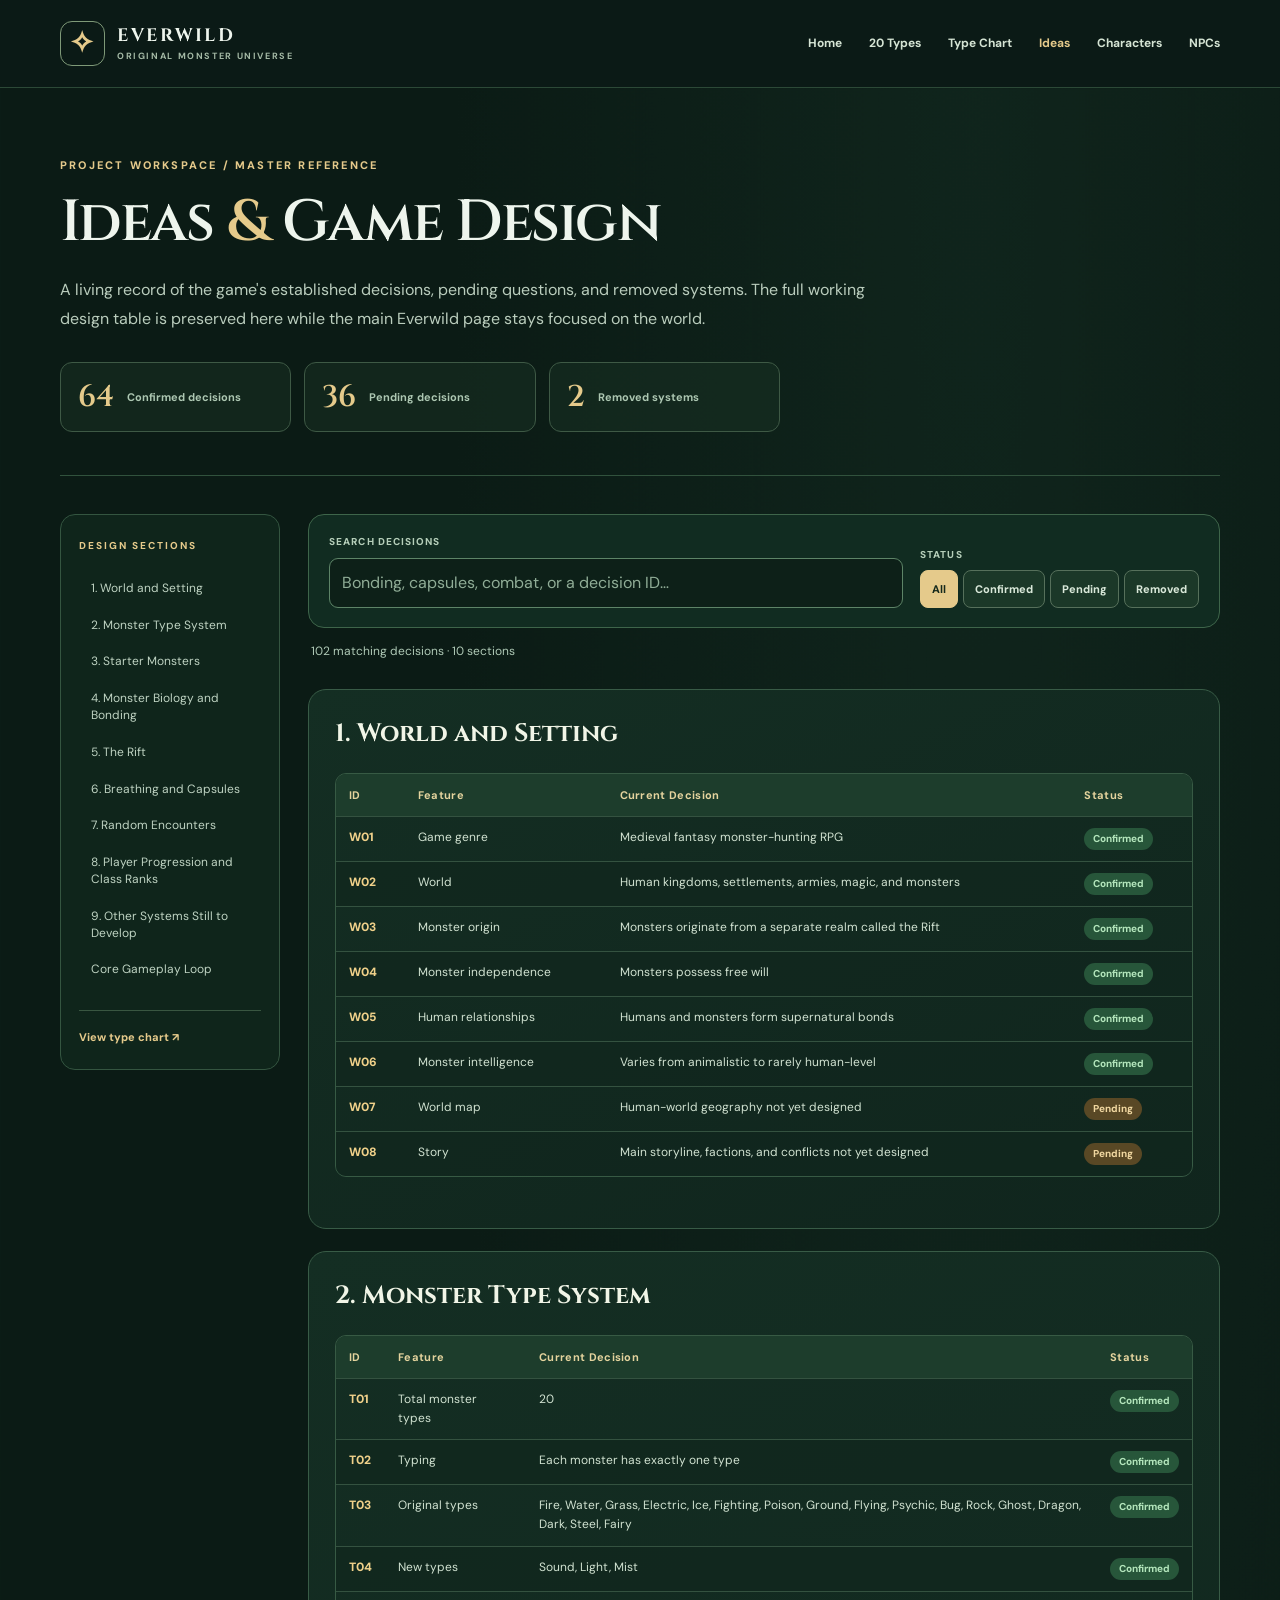
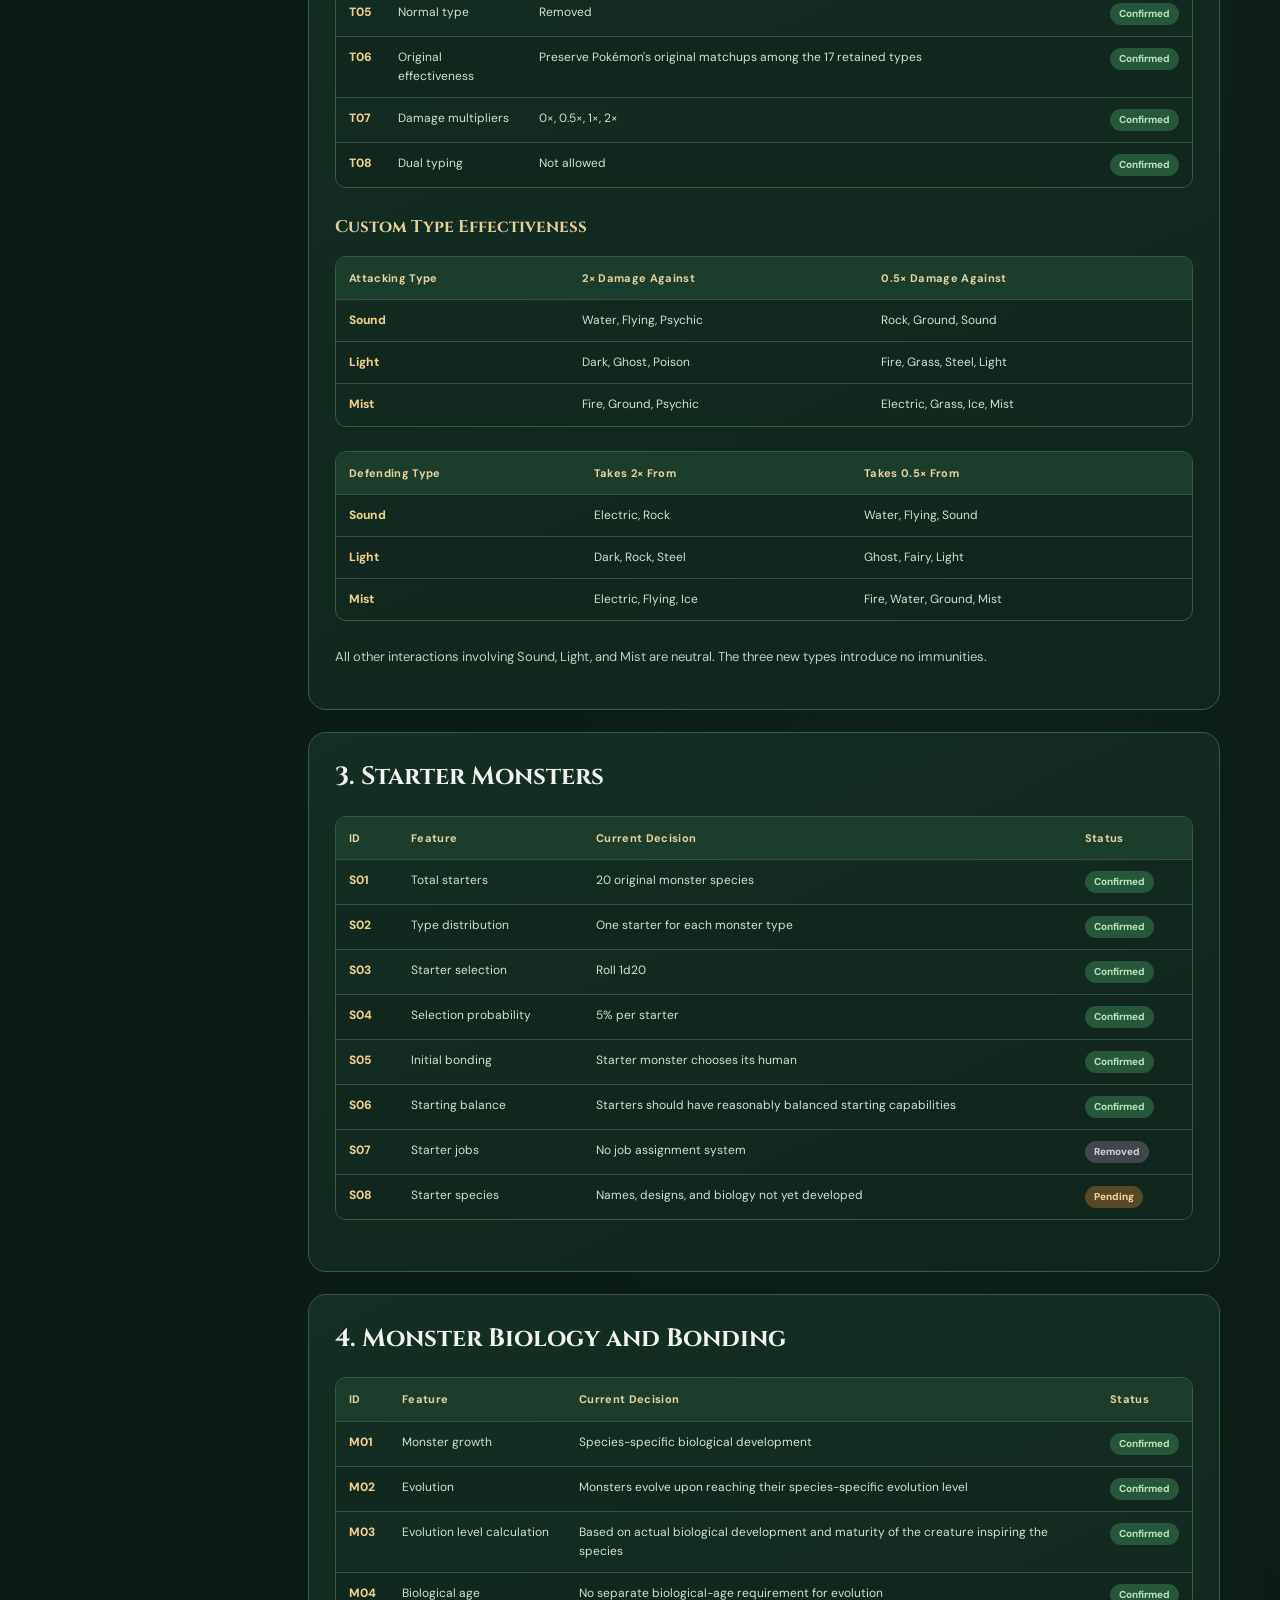
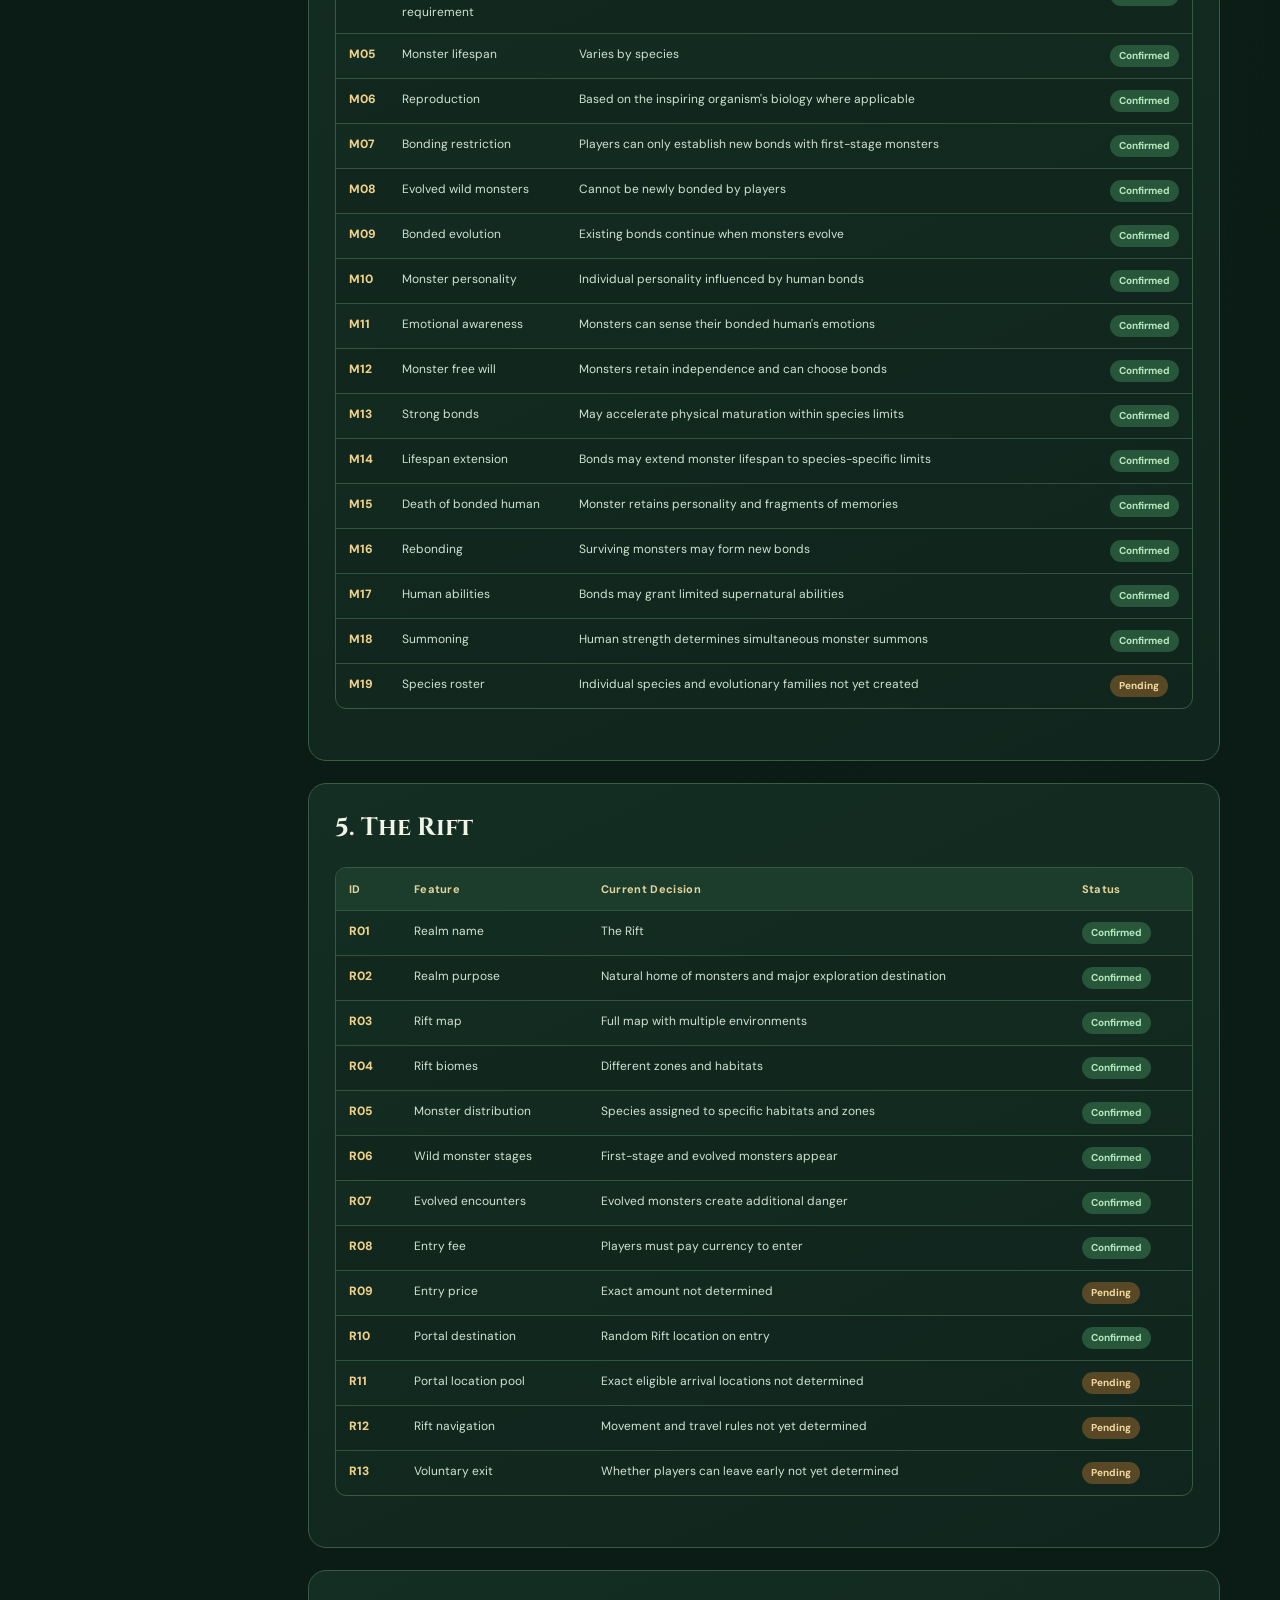
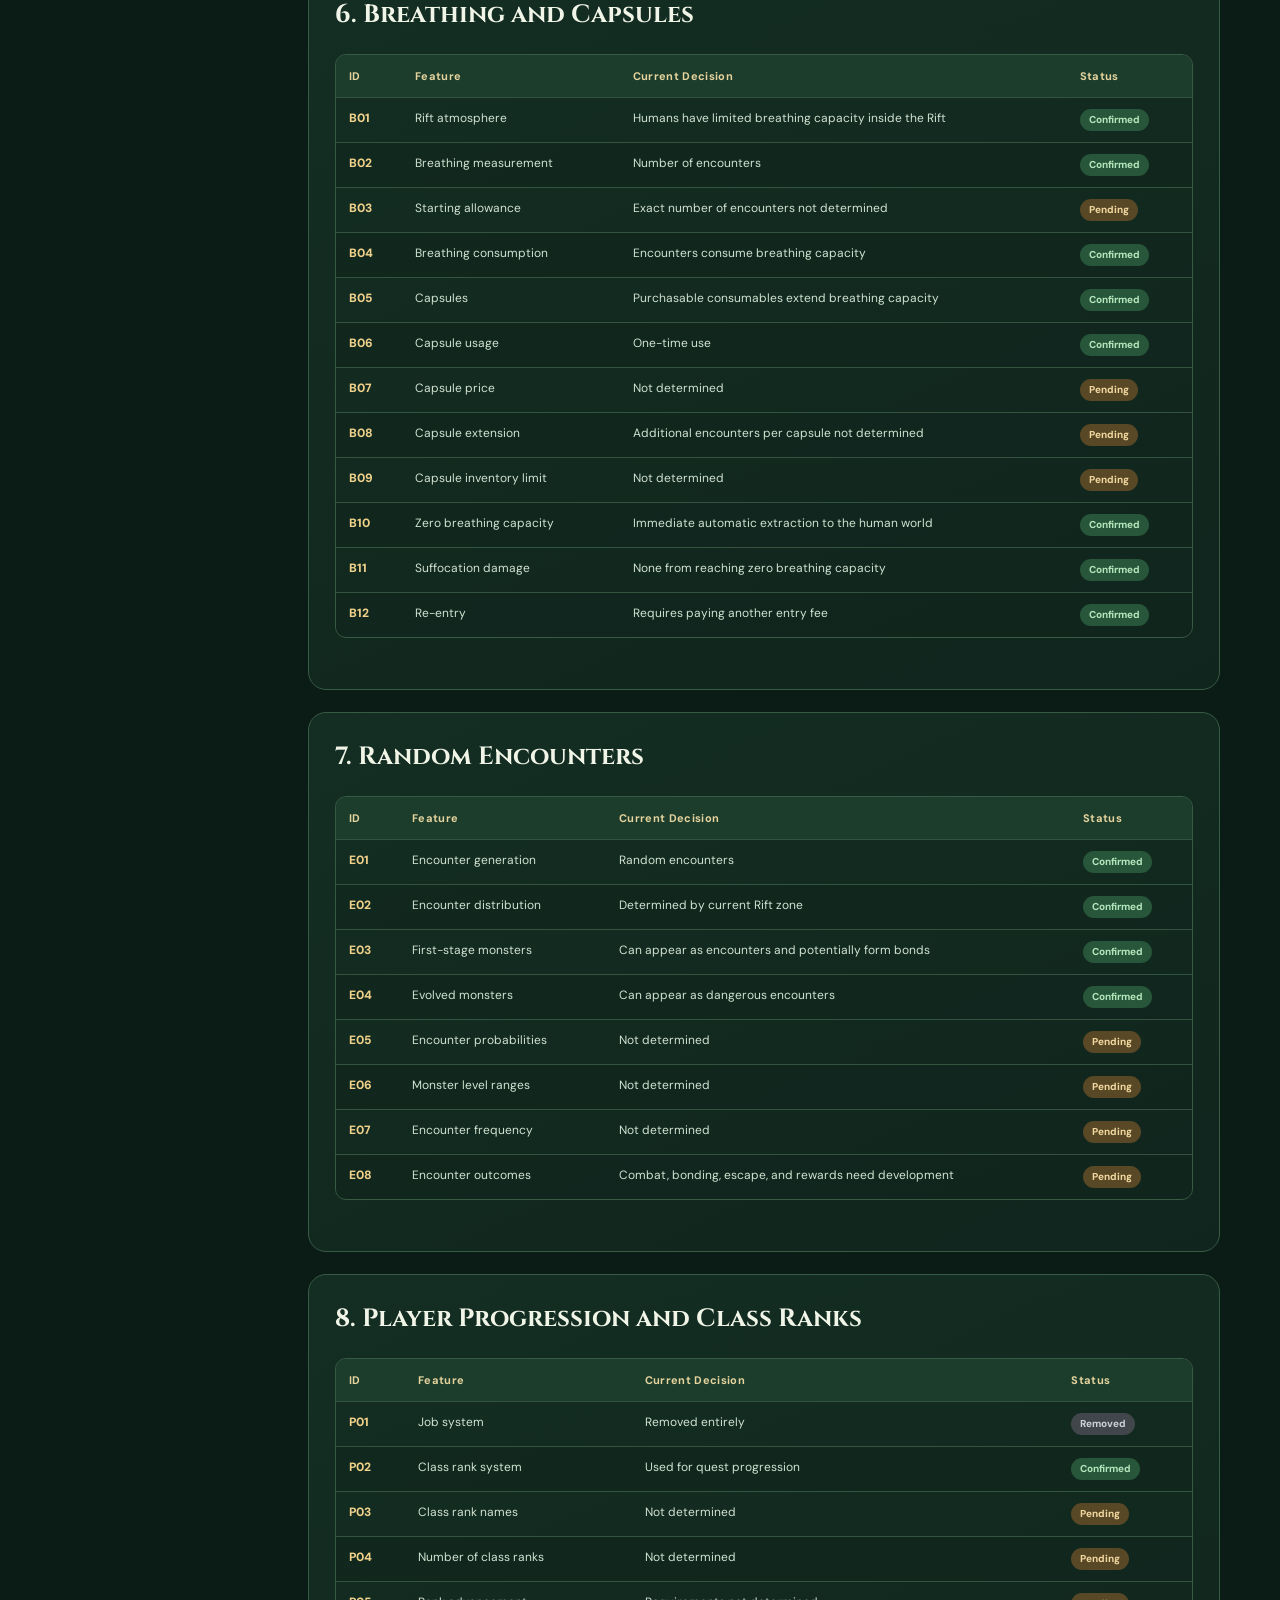
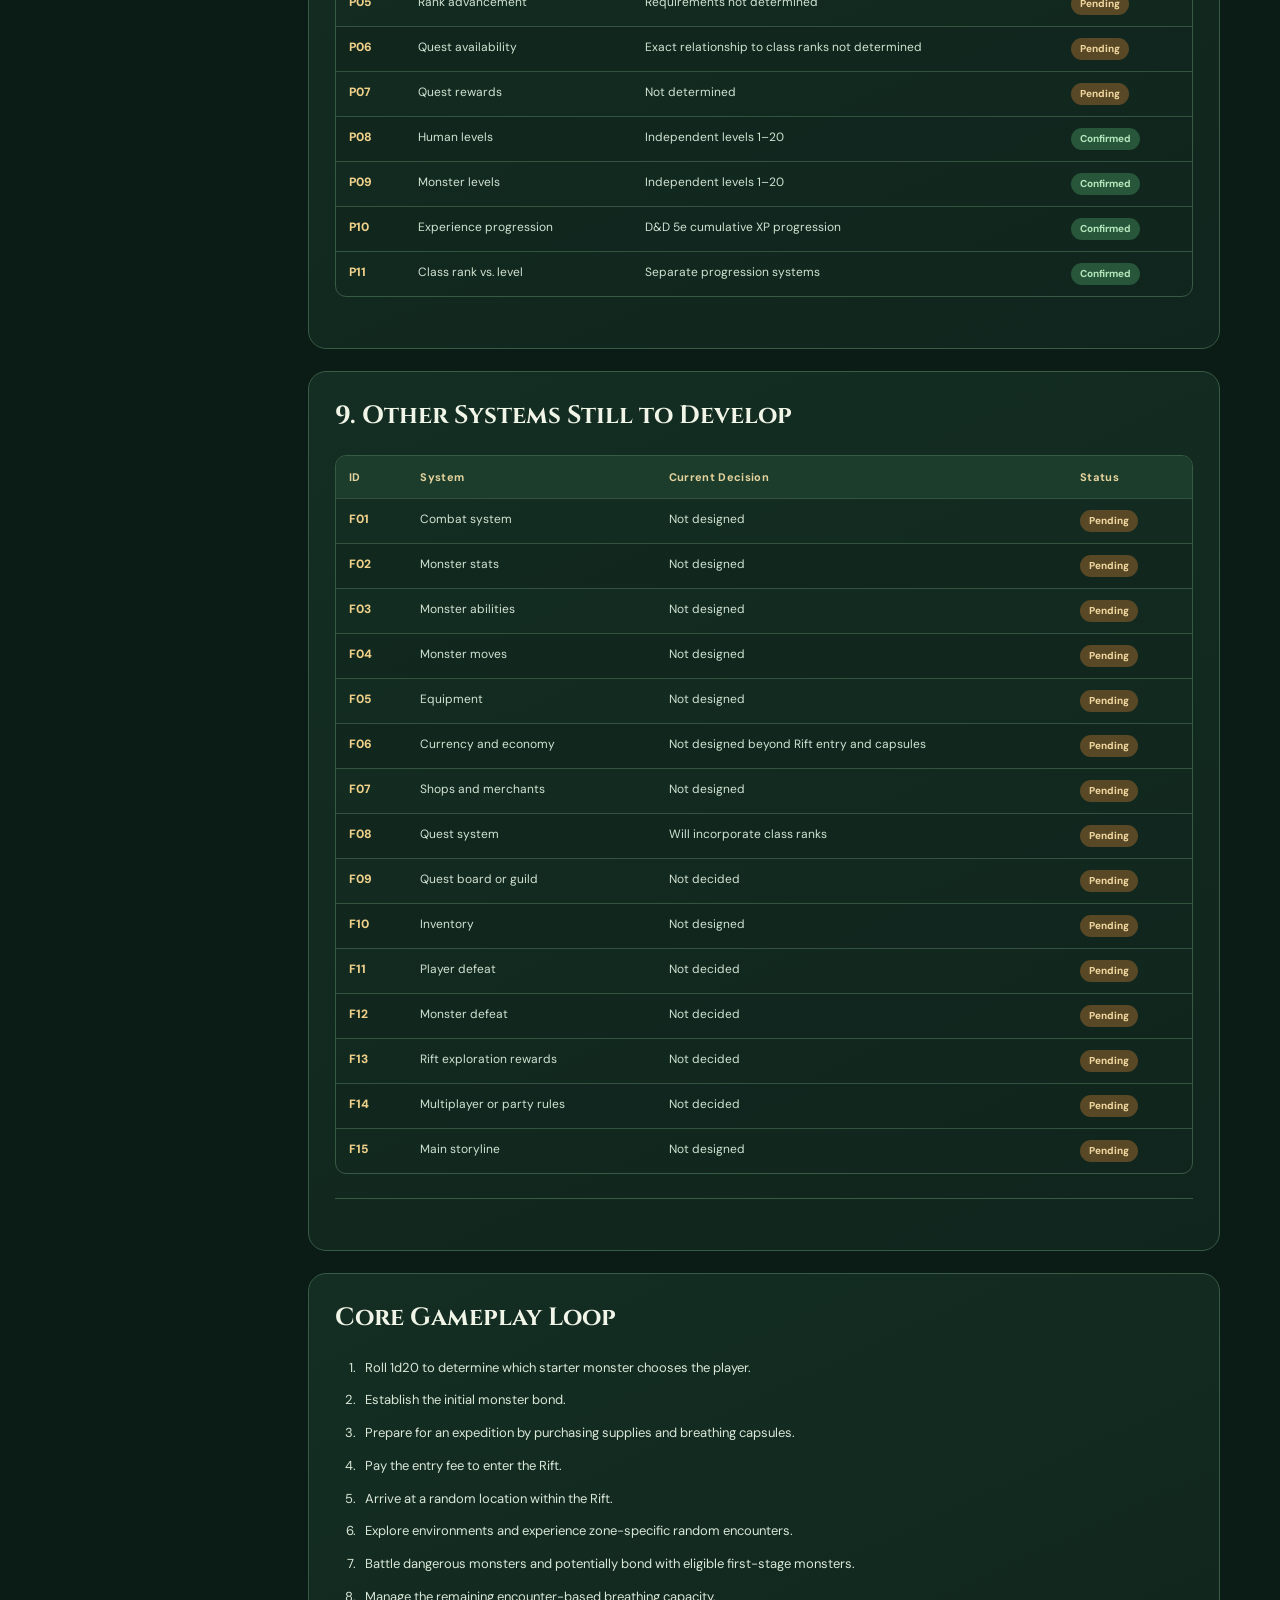
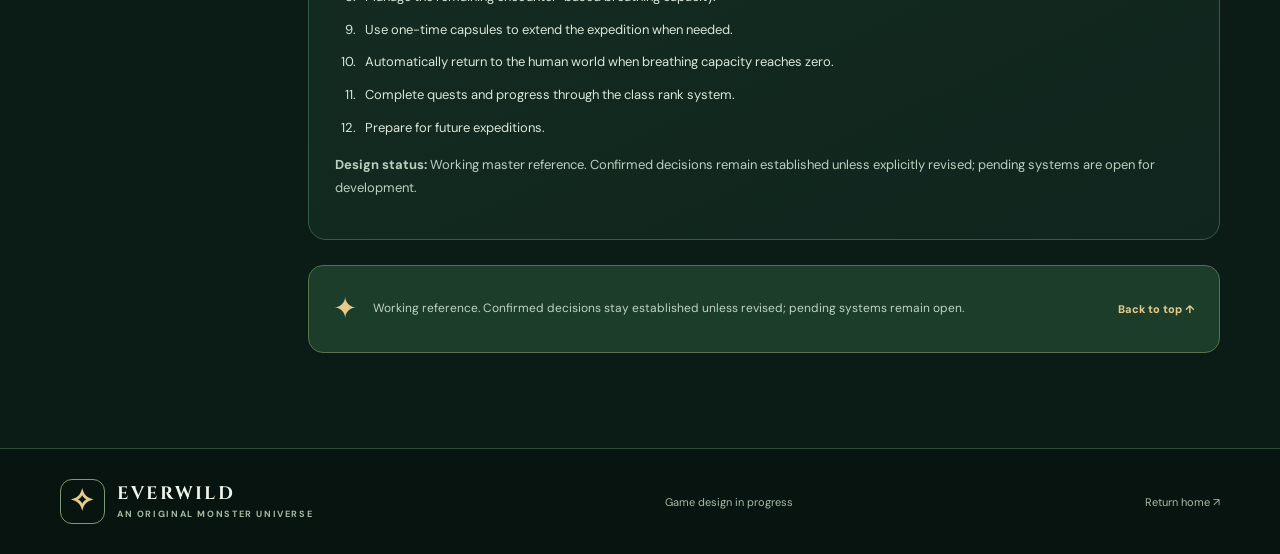
==== commit 073937ec: "Launch Everwild character sheets and NPC registry with interactive RPG stats" ====
--- a/ideas.html
+++ b/ideas.html
@@ -12,7 +12,7 @@
 <a class="skip" href="#main">Skip to content</a>
 <header class="topbar" id="top"><div class="wrap top-inner">
 <a class="brand" href="index.html"><span class="brand-glyph">✧</span><span>EVERWILD<small>ORIGINAL MONSTER UNIVERSE</small></span></a>
-<nav aria-label="Main navigation"><a href="index.html">Home</a><a href="index.html#types">20 Types</a><a href="index.html#chart">Type Chart</a><a href="ideas.html" aria-current="page">Ideas</a></nav>
+<nav aria-label="Main navigation"><a href="index.html">Home</a><a href="index.html#types">20 Types</a><a href="index.html#chart">Type Chart</a><a href="ideas.html" aria-current="page">Ideas</a><a href="characters.html">Characters</a><a href="npcs.html">NPCs</a></nav>
 </div></header>
 <main id="main" class="ideas-main">
 <section class="ideas-hero wrap">
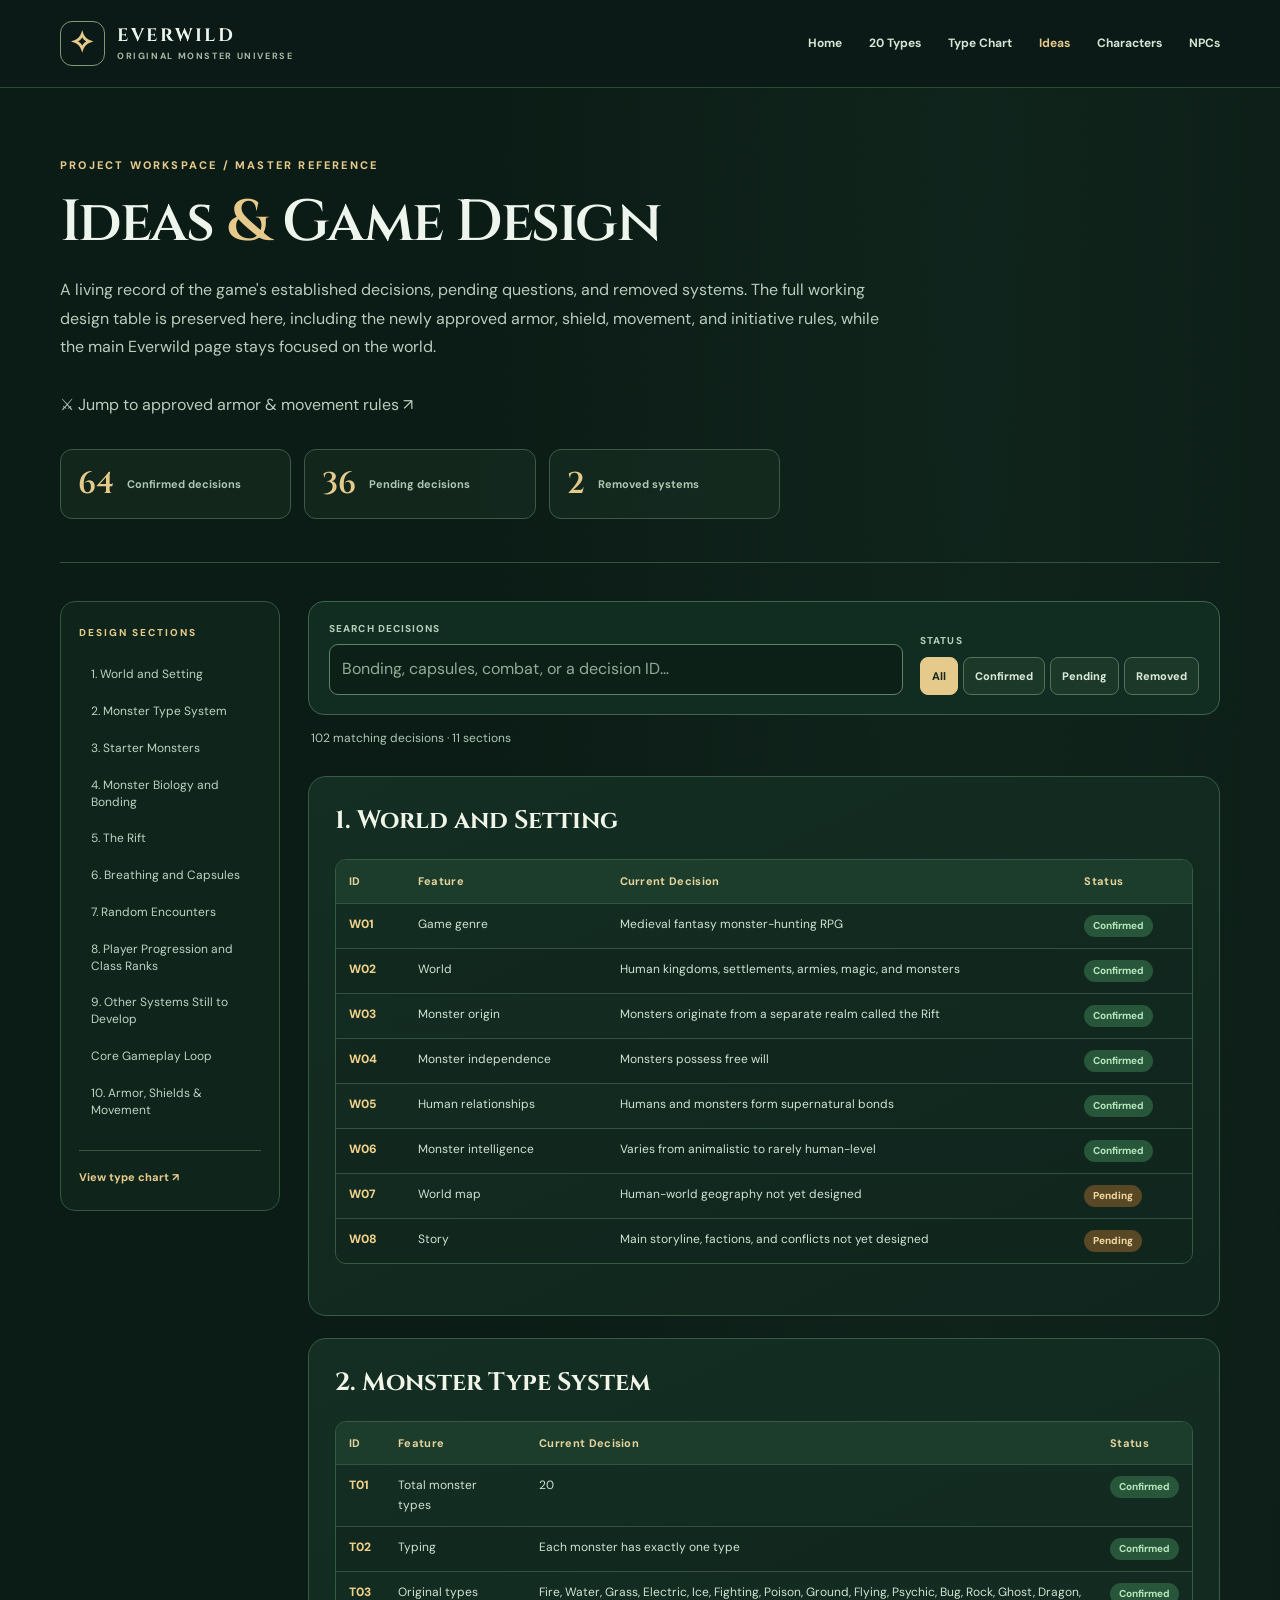
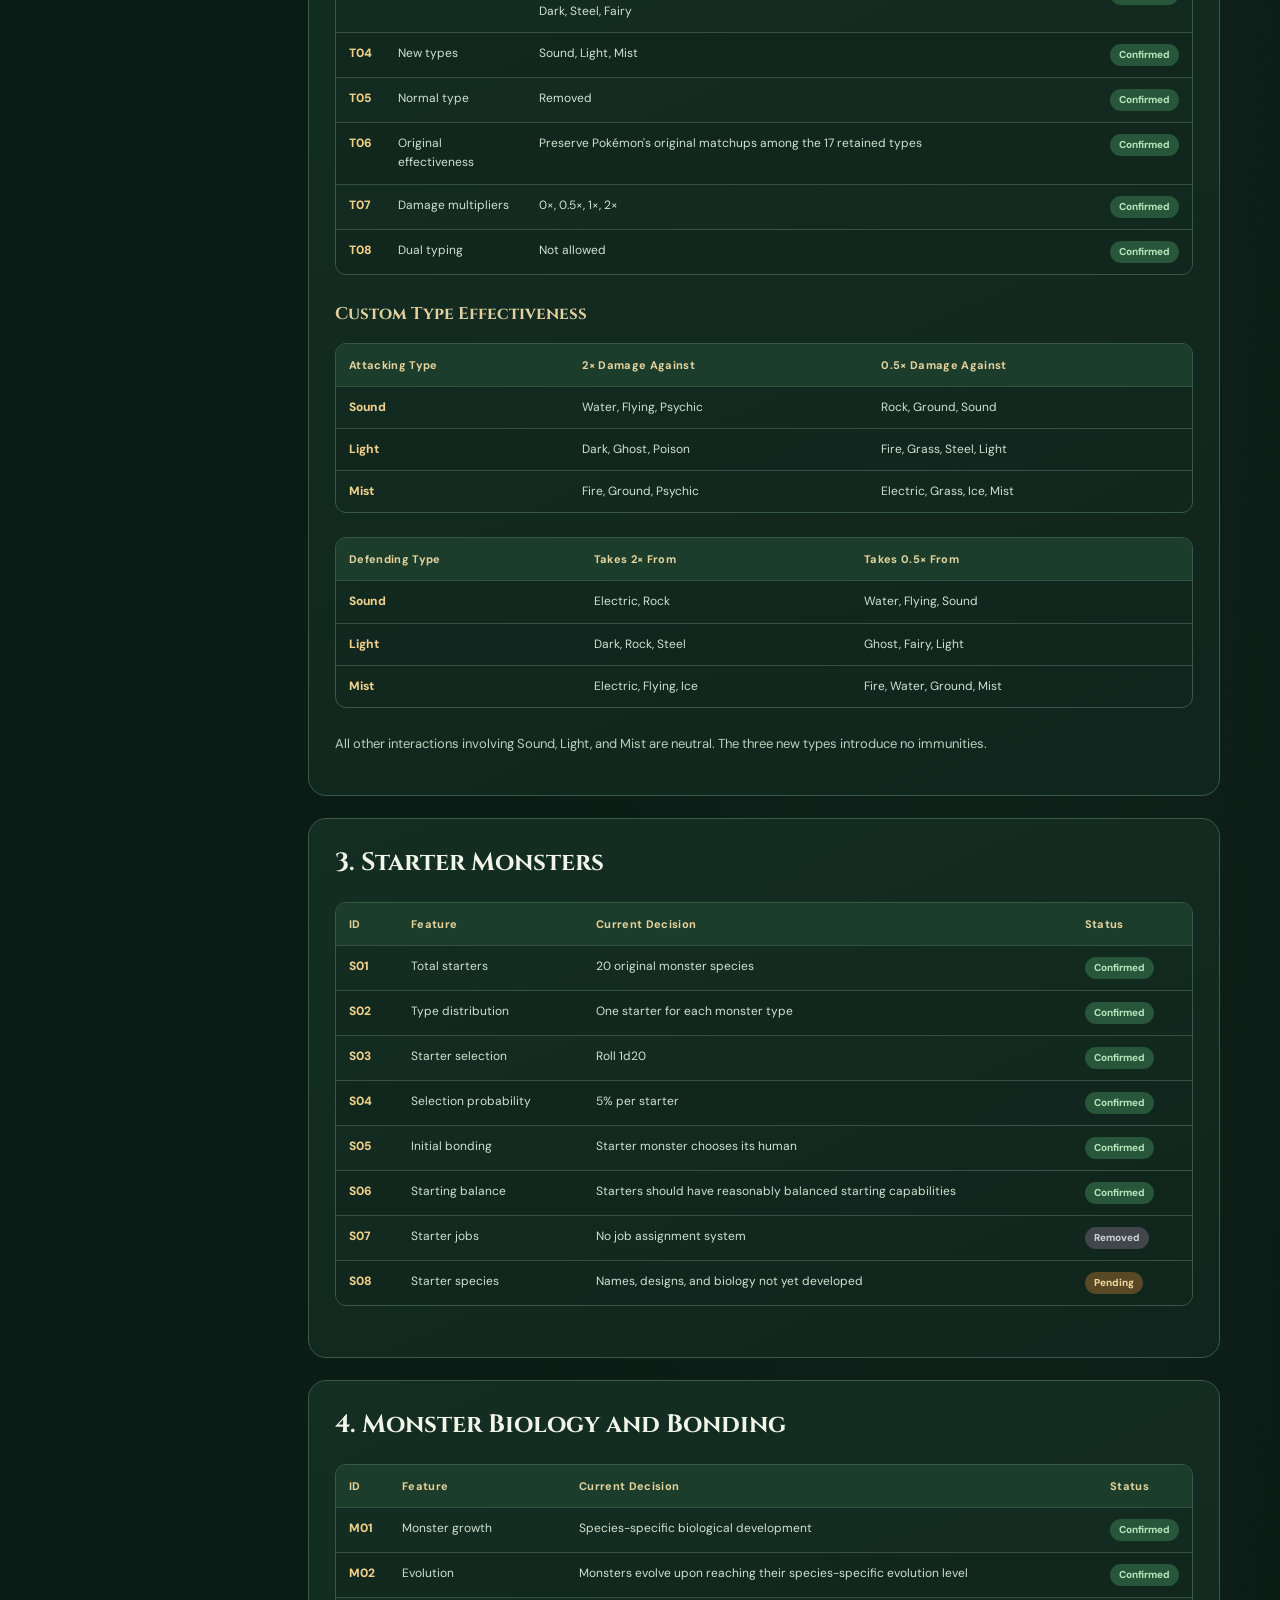
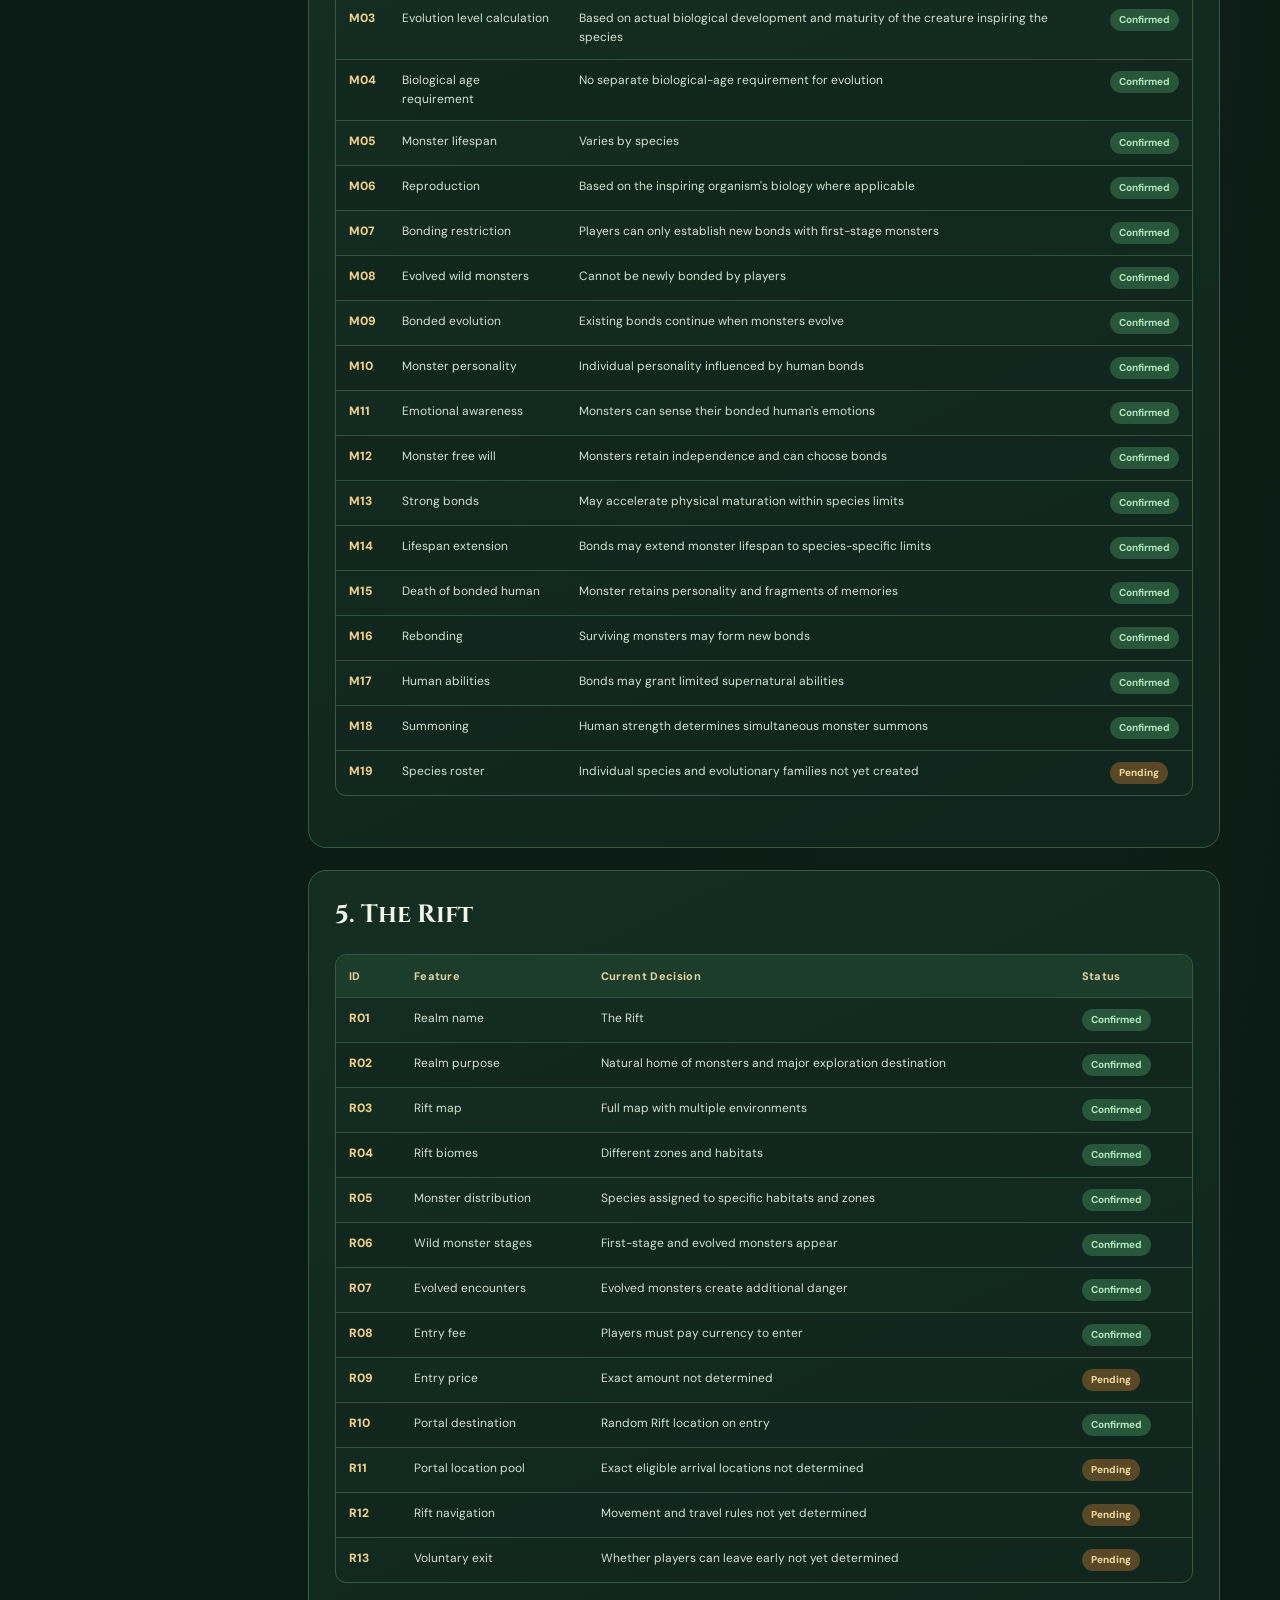
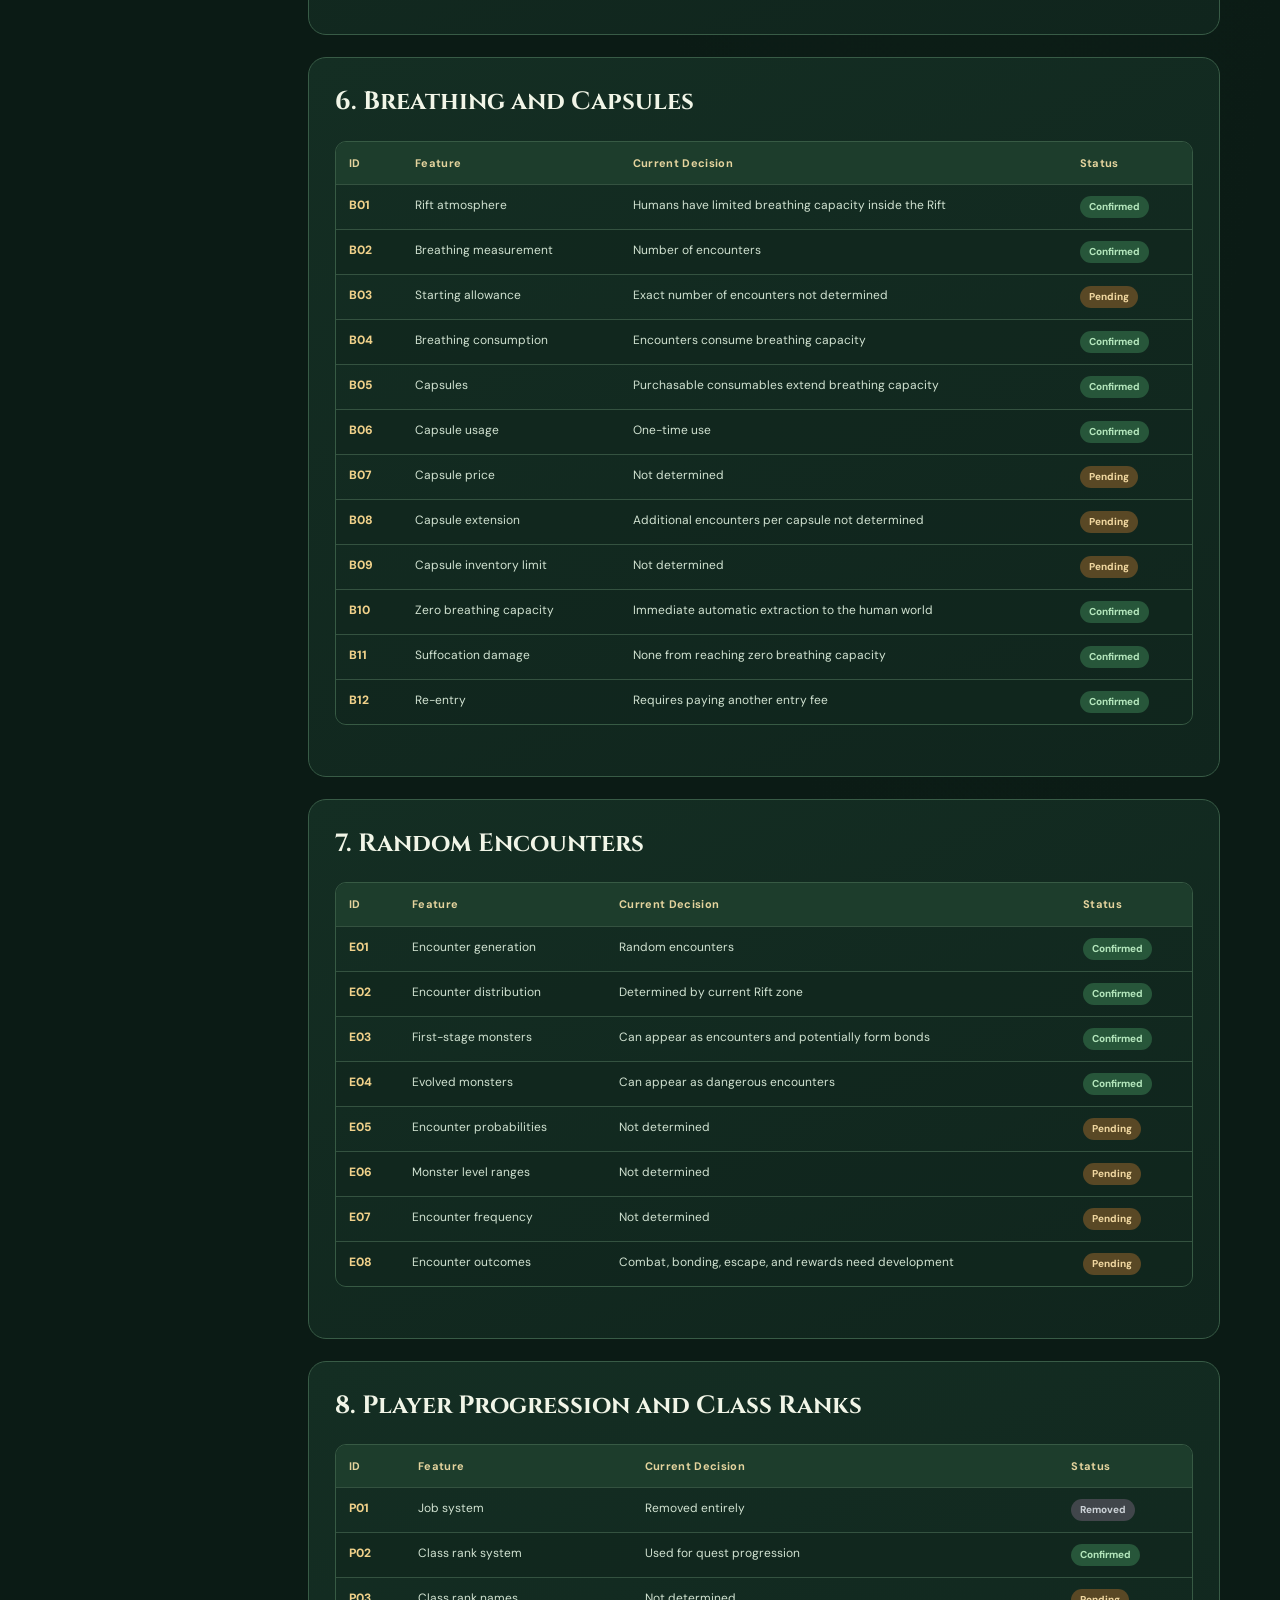
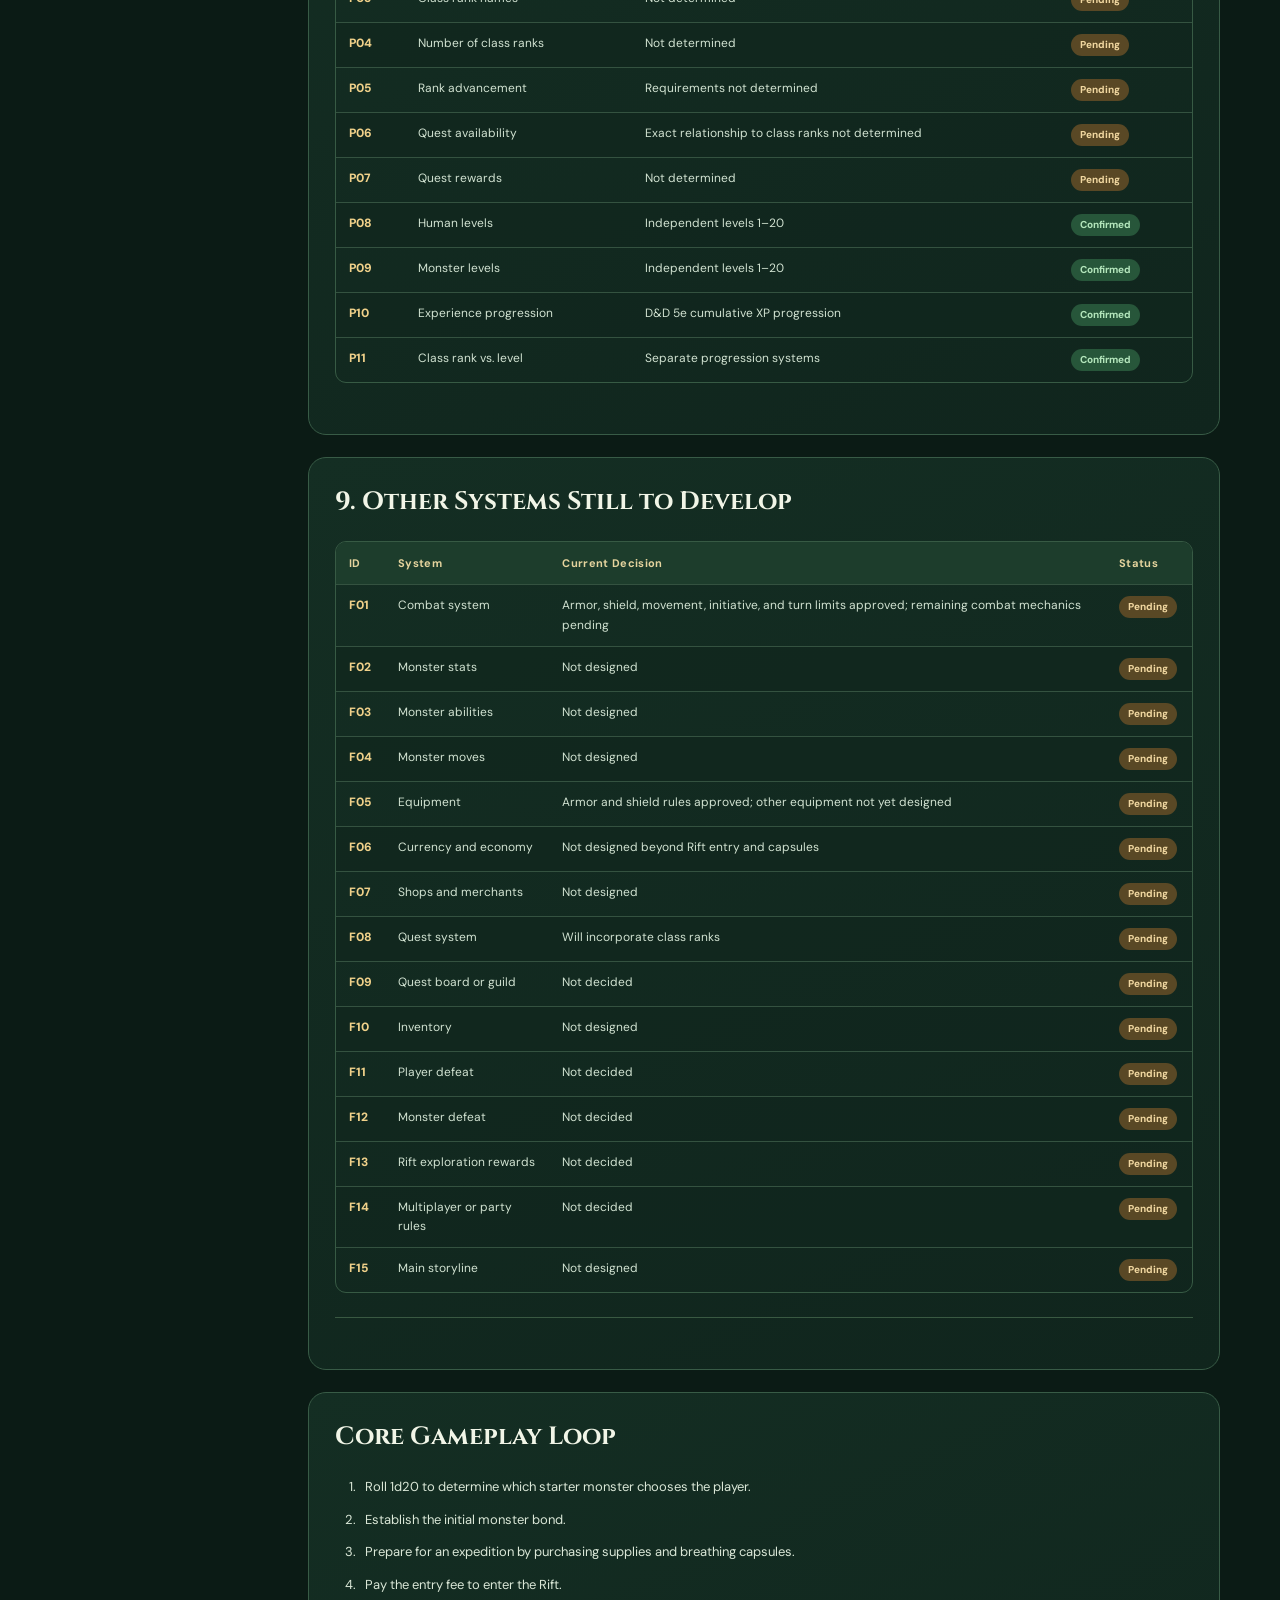
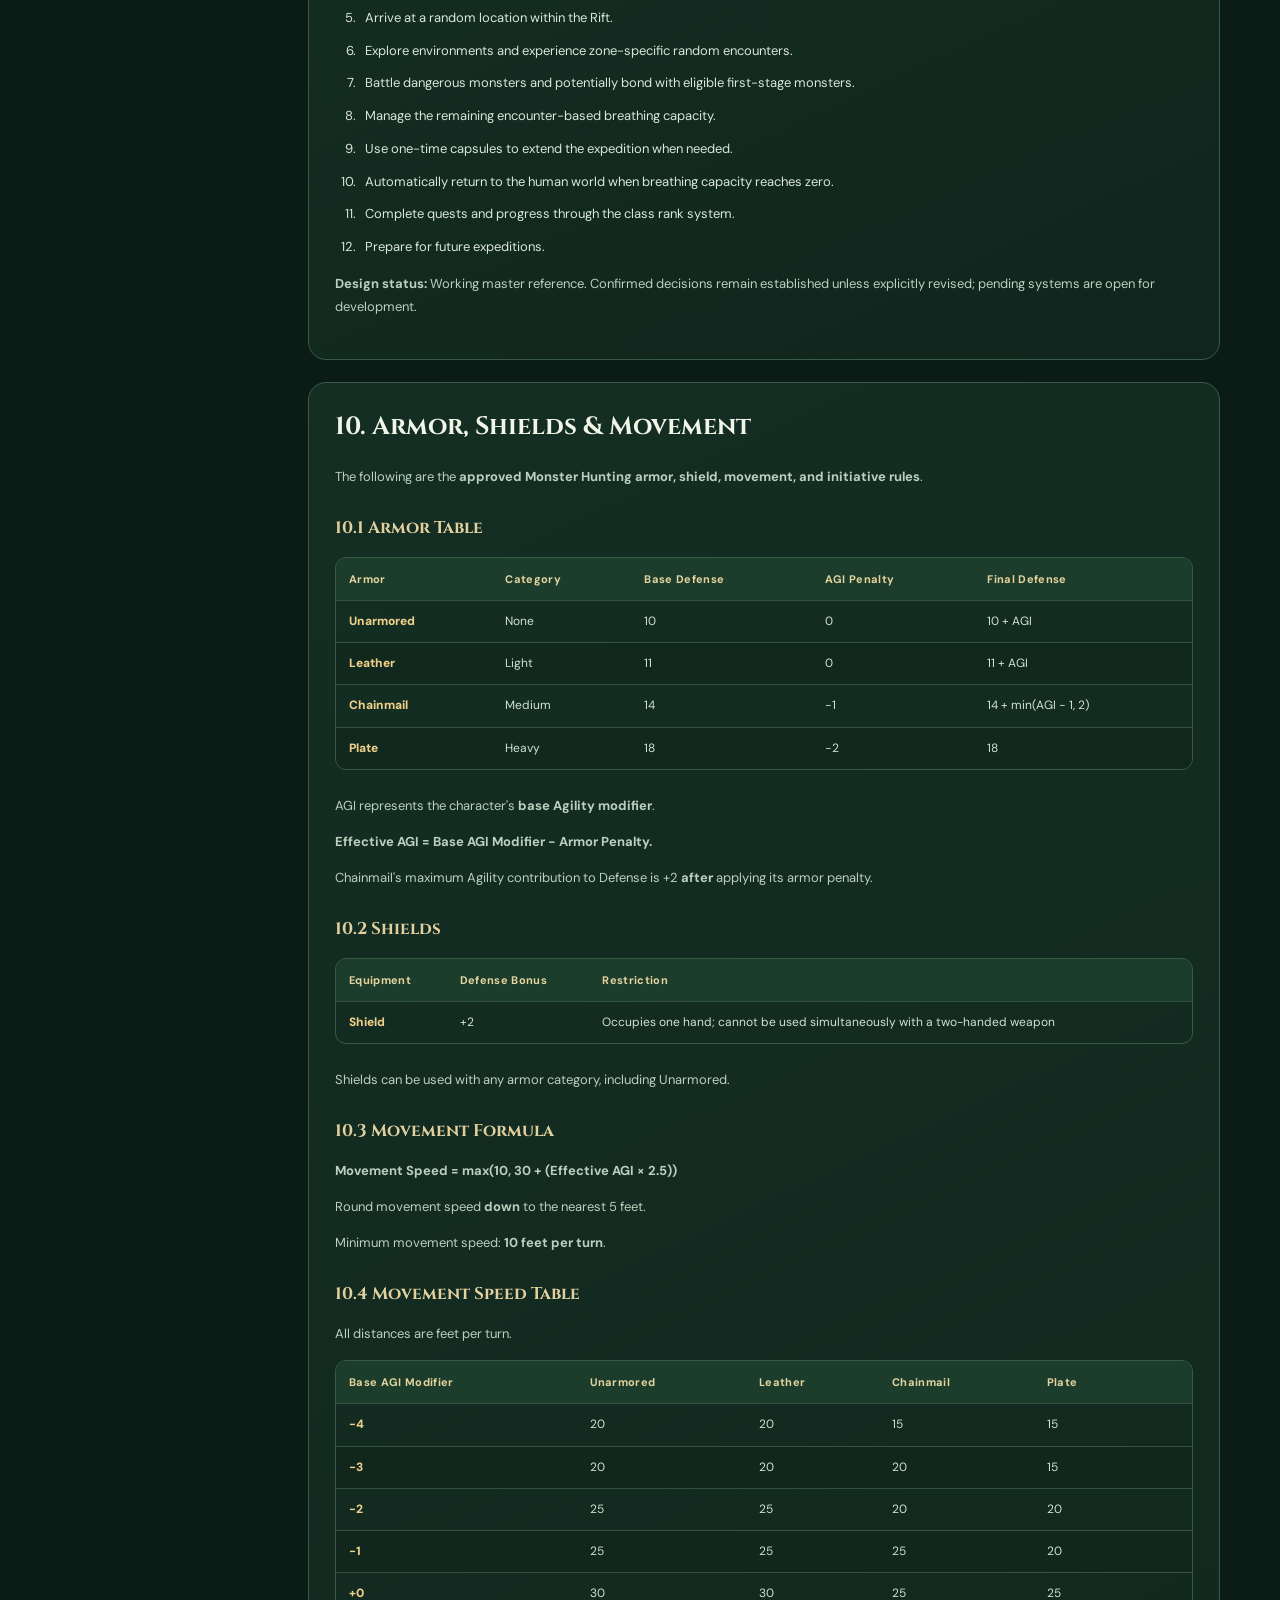
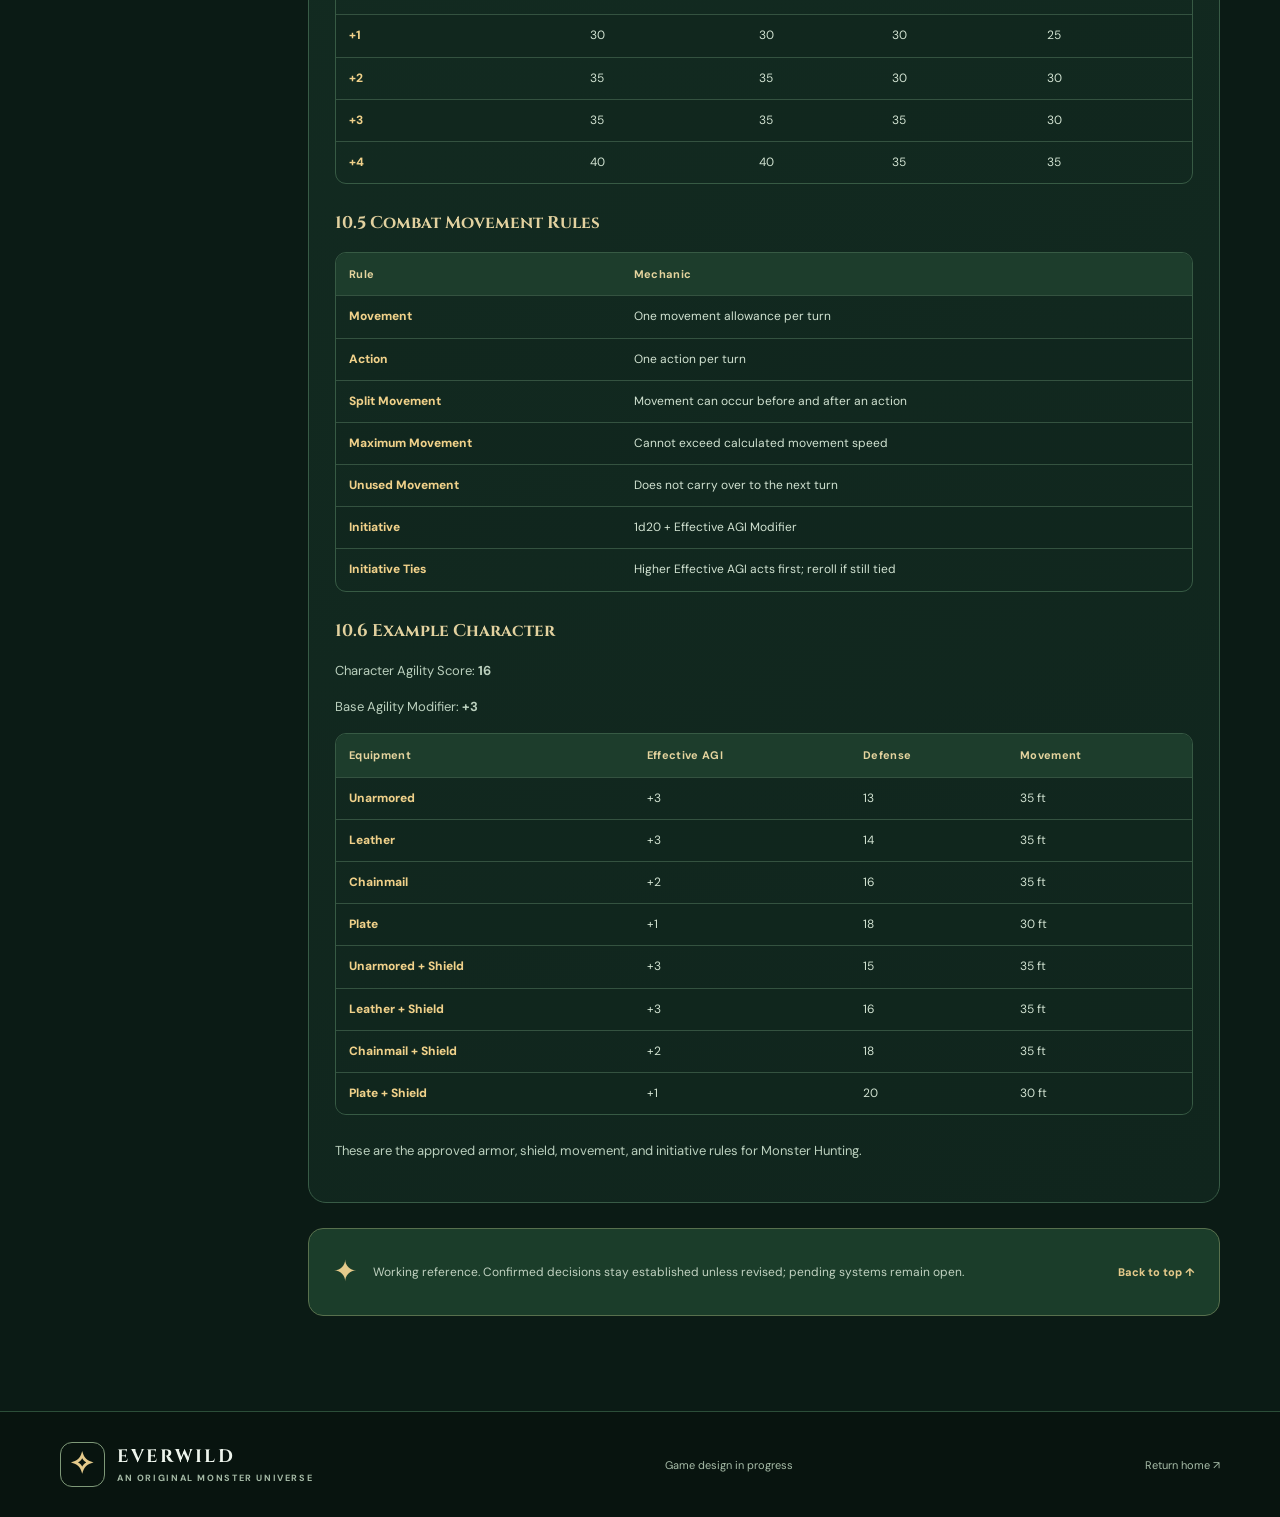
==== commit a470317a: "Approve armor, shield, AGI, initiative and turn movement on Everwild sheets and Ideas" ====
--- a/ideas.html
+++ b/ideas.html
@@ -18,7 +18,8 @@
 <section class="ideas-hero wrap">
 <div class="kicker">PROJECT WORKSPACE / MASTER REFERENCE</div>
 <h1>Ideas <span>&amp;</span> Game Design</h1>
-<p>A living record of the game's established decisions, pending questions, and removed systems. The full working design table is preserved here while the main Everwild page stays focused on the world.</p>
+<p>A living record of the game's established decisions, pending questions, and removed systems. The full working design table is preserved here, including the newly approved armor, shield, movement, and initiative rules, while the main Everwild page stays focused on the world.</p>
+<p class="rules-jump"><a href="#armor-shields-movement">⚔ Jump to approved armor &amp; movement rules ↗</a></p>
 <div class="ideas-stats" aria-label="Design status summary">
 <div><strong id="confirmed-count">64</strong><span>Confirmed decisions</span></div>
 <div><strong id="pending-count">36</strong><span>Pending decisions</span></div>
